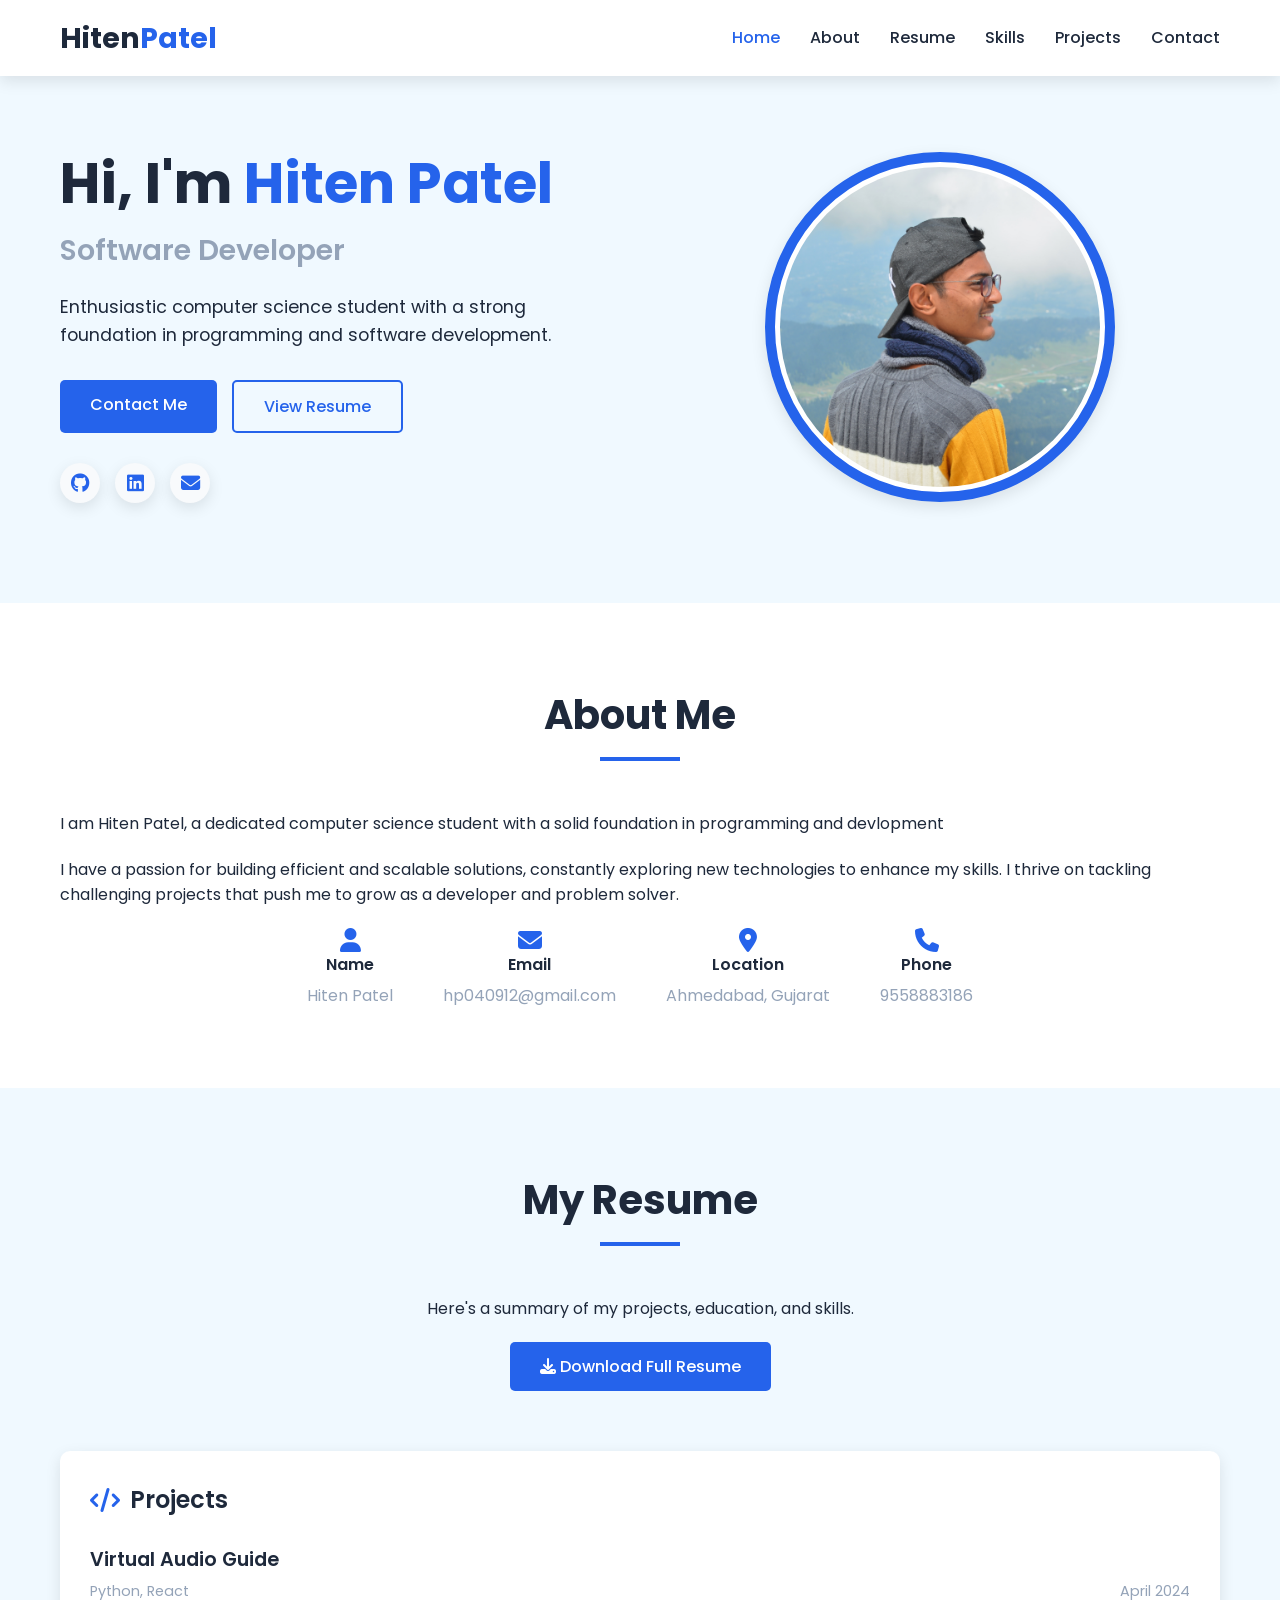
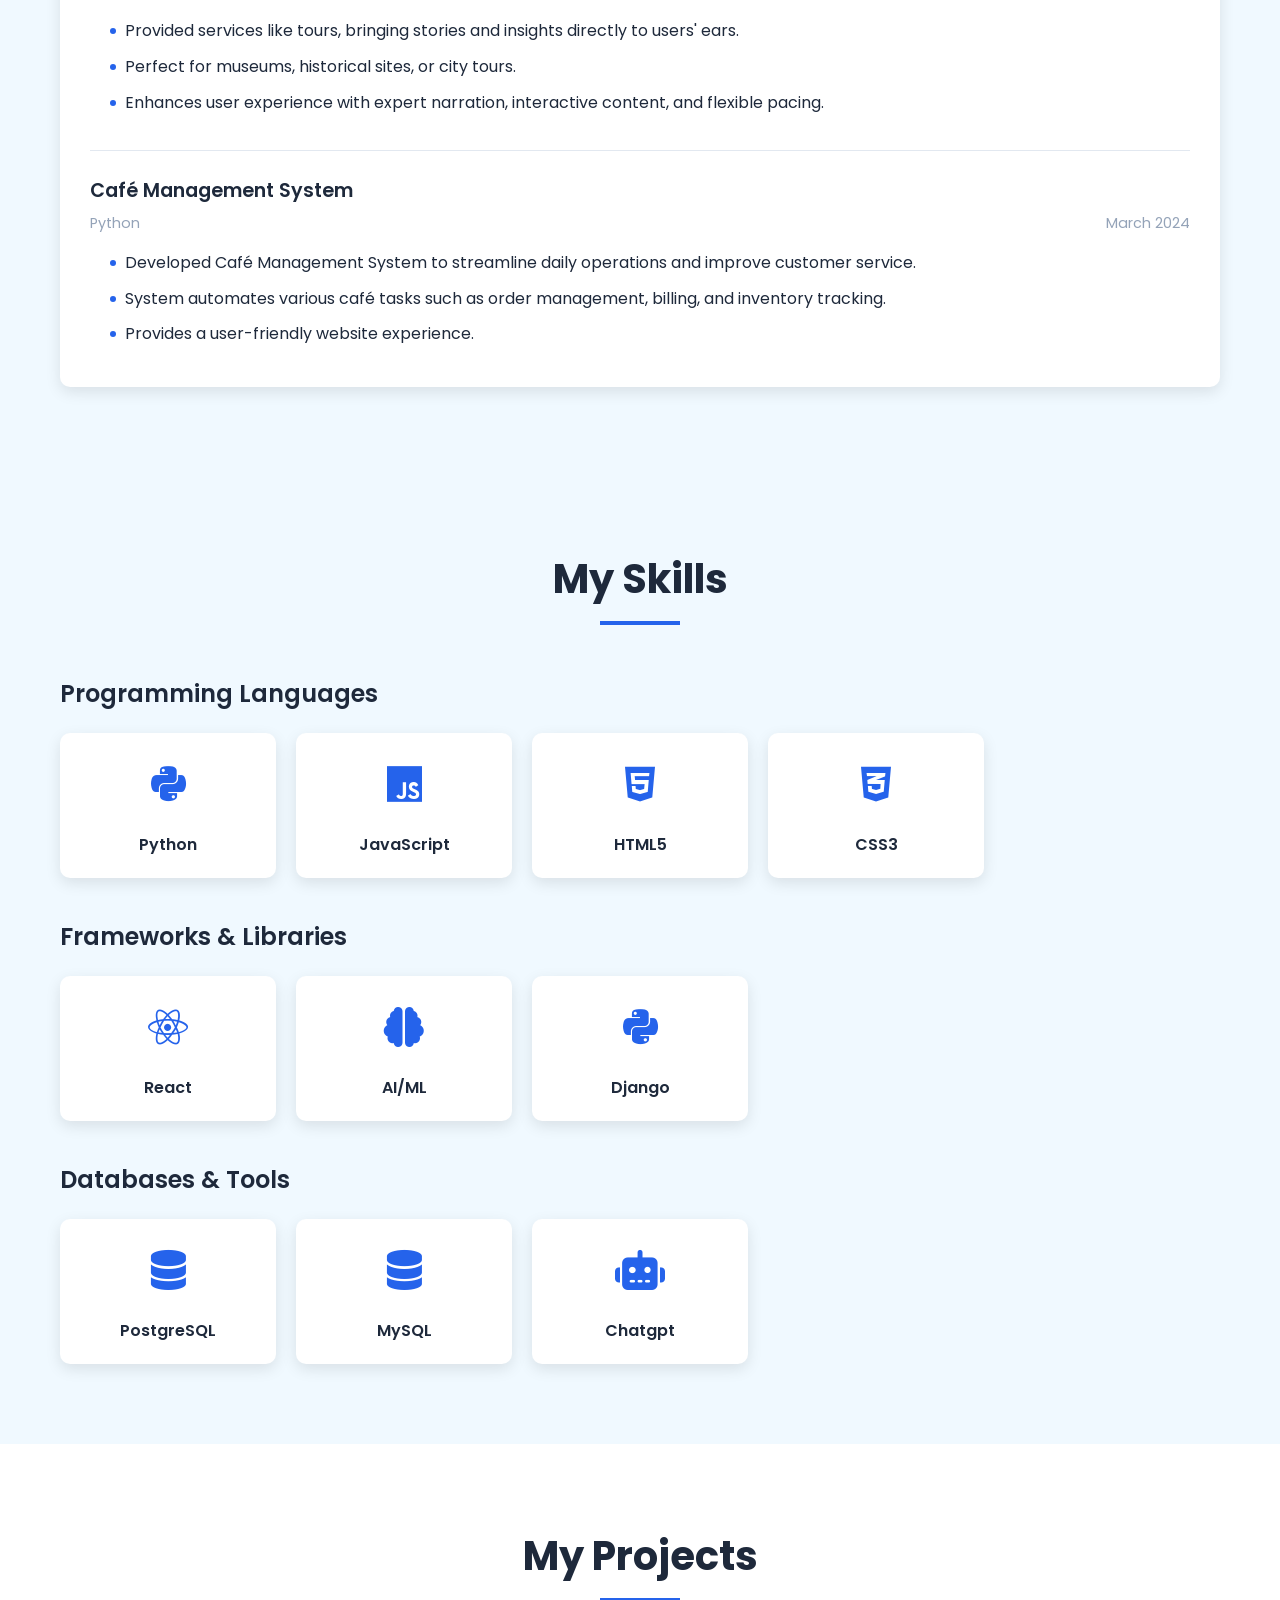
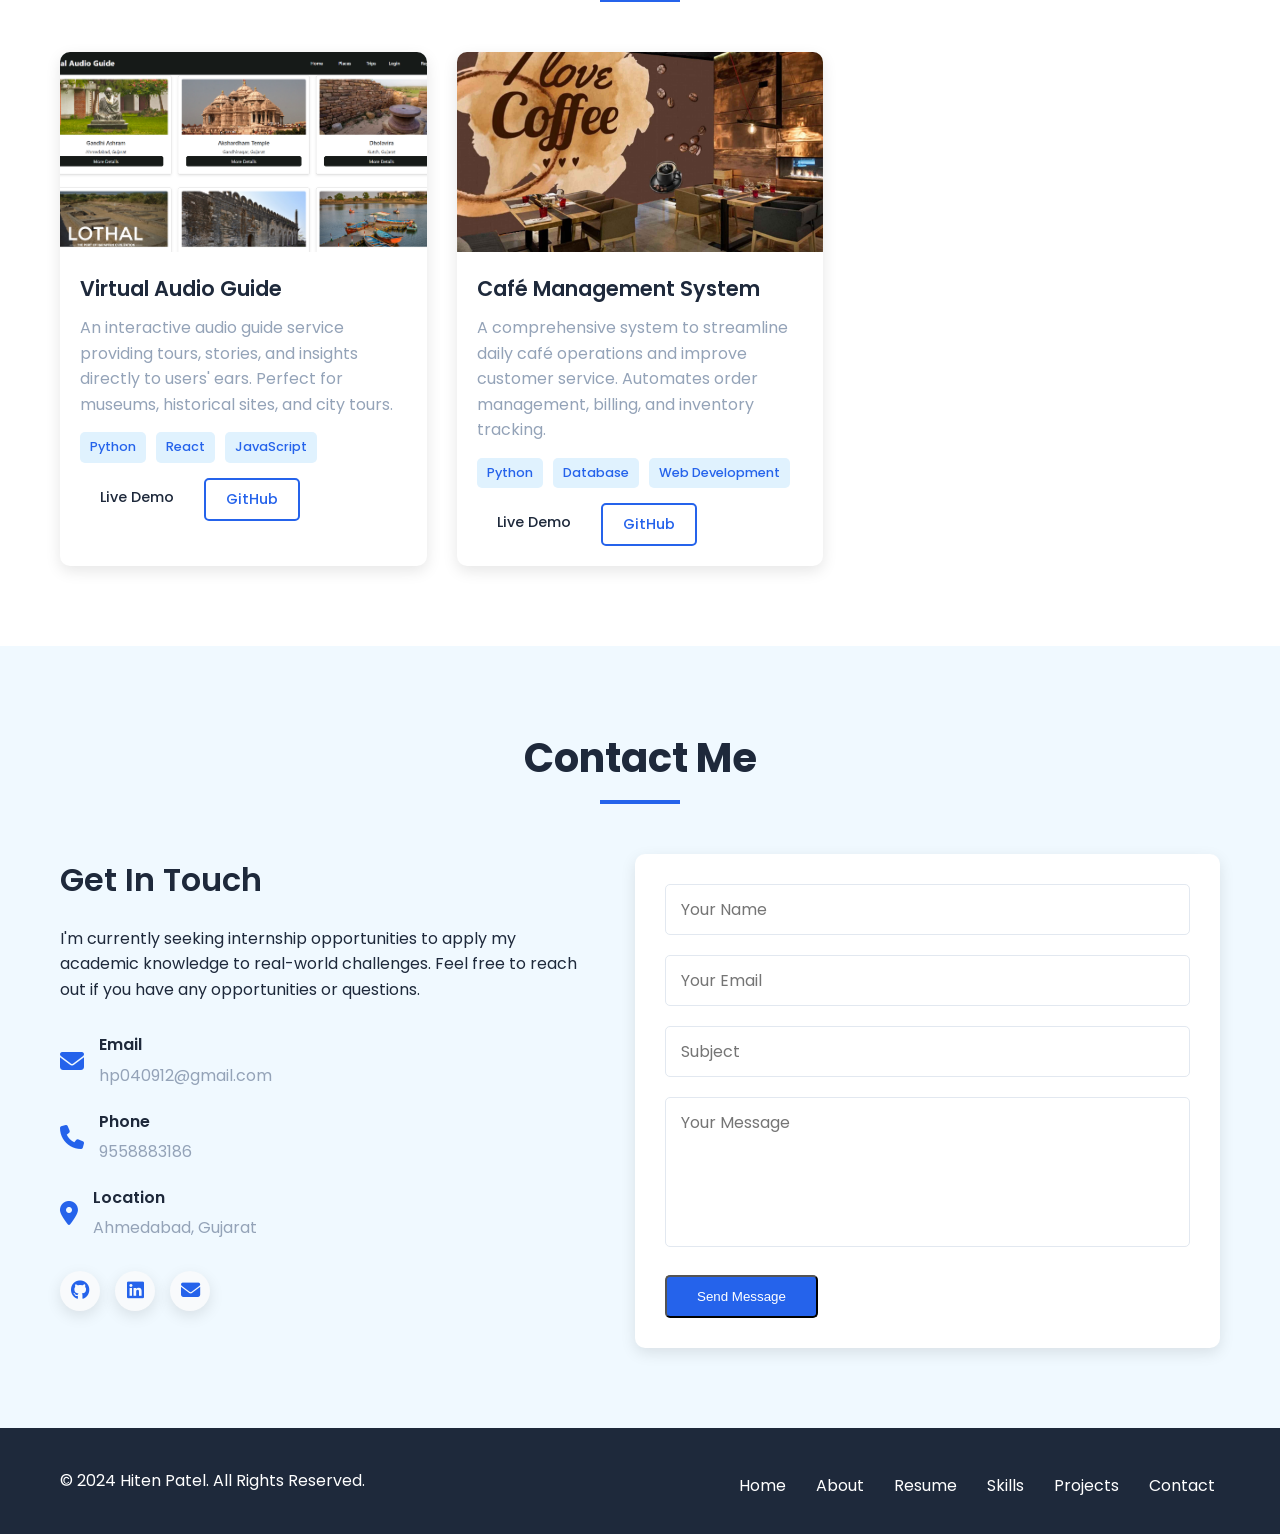
==== index.html @ 38983c23 "github links added" ====
<!DOCTYPE html>
<html lang="en">
<head>
    <meta charset="UTF-8">
    <meta name="viewport" content="width=device-width, initial-scale=1.0">
    <title>Hiten Patel | Software Developer</title>
    <link rel="stylesheet" href="css/style.css">
    <link rel="stylesheet" href="https://cdnjs.cloudflare.com/ajax/libs/font-awesome/6.4.0/css/all.min.css">
    <link href="https://fonts.googleapis.com/css2?family=Poppins:wght@300;400;500;600;700&display=swap" rel="stylesheet">
</head>
<body>
    <!-- Header Section -->
    <header>
        <div class="container">
            <nav>
                <div class="logo">Hiten<span>Patel</span></div>
                <ul class="nav-links">
                    <li><a href="#home" class="active">Home</a></li>
                    <li><a href="#about">About</a></li>
                    <li><a href="#resume">Resume</a></li>
                    <li><a href="#skills">Skills</a></li>
                    <li><a href="#projects">Projects</a></li>
                    <li><a href="#contact">Contact</a></li>
                </ul>
                <div class="hamburger">
                    <span class="bar"></span>
                    <span class="bar"></span>
                    <span class="bar"></span>
                </div>
            </nav>
        </div>
    </header>

    <!-- Hero Section -->
    <section id="home" class="hero">
        <div class="container">
            <div class="hero-content">
                <div class="hero-text">
                    <h1>Hi, I'm <span>Hiten Patel</span></h1>
                    <h2>Software Developer</h2>
                    <p>Enthusiastic computer science student with a strong foundation in programming and software development.</p>
                    <div class="hero-btns">
                        <a href="#contact" class="btn primary-btn">Contact Me</a>
                        <a href="#resume" class="btn secondary-btn">View Resume</a>
                    </div>
                    <div class="social-icons">
                        <a href="https://github.com/hitten04" target="_blank"><i class="fab fa-github"></i></a>
                        <a href="https://www.linkedin.com/in/hitenpatel2004" target="_blank"><i class="fab fa-linkedin"></i></a>
                        <a href="mailto:hp040912@gmail.com" target="_blank"><i class="fas fa-envelope"></i></a>
                    </div>
                </div>
                <div class="hero-image">
                    <div class="image-container">
                        <!-- Profile image -->
                        <img src="images/1000061826.jpg" alt="Hiten Patel" class="profile-image">
                    </div>
                </div>
            </div>
        </div>
    </section>

    <!-- About Section -->
    <section id="about" class="about">
        <div class="container">
            <div class="section-header">
                <h2>About Me</h2>
                <div class="underline"></div>
            </div>
            <div class="about-content">
                <div class="about-text">
                    <p>I am Hiten Patel, a dedicated computer science student with a solid foundation in programming and devlopment</p>
                    <p>I have a passion for building efficient and scalable solutions, constantly exploring new technologies to enhance my skills. I thrive on tackling challenging projects that push me to grow as a developer and problem solver.</p>
                    <div class="about-details">
                        <div class="detail">
                            <i class="fas fa-user"></i>
                            <div>
                                <h4>Name</h4>
                                <p>Hiten Patel</p>
                            </div>
                        </div>
                        <div class="detail">
                            <i class="fas fa-envelope"></i>
                            <div>
                                <h4>Email</h4>
                                <p>hp040912@gmail.com</p>
                            </div>
                        </div>
                        <div class="detail">
                            <i class="fas fa-map-marker-alt"></i>
                            <div>
                                <h4>Location</h4>
                                <p>Ahmedabad, Gujarat</p>
                            </div>
                        </div>
                        <div class="detail">
                            <i class="fas fa-phone"></i>
                            <div>
                                <h4>Phone</h4>
                                <p>9558883186</p>
                            </div>
                        </div>
                    </div>                    
                </div>
            </div>
        </div>
    </section>

    <!-- Resume Section -->
    <section id="resume" class="resume">
        <div class="container">
            <div class="section-header">
                <h2>My Resume</h2>
                <div class="underline"></div>
            </div>
            <div class="resume-content">
                <div class="resume-download">
                    <p>Here's a summary of my projects, education, and skills.</p>
                    <a href="images/HITEN_CV.pdf" class="btn primary-btn" download="Hiten_Patel_Resume.pdf"><i class="fas fa-download"></i> Download Full Resume</a>
                </div>
                
                <div class="resume-sections">
                    <!-- Projects Section -->
                    <div class="resume-section">
                        <h3><i class="fas fa-code"></i> Projects</h3>
                        
                        <div class="resume-item">
                            <div class="resume-item-header">
                                <h4>Virtual Audio Guide</h4>
                                <div class="resume-item-meta">
                                    <span class="company">Python, React</span>
                                    <span class="duration">April 2024</span>
                                </div>
                            </div>
                            <ul class="resume-item-list">
                                <li>Provided services like tours, bringing stories and insights directly to users' ears.</li>
                                <li>Perfect for museums, historical sites, or city tours.</li>
                                <li>Enhances user experience with expert narration, interactive content, and flexible pacing.</li>
                            </ul>
                        </div>
                        
                        <div class="resume-item">
                            <div class="resume-item-header">
                                <h4>Café Management System</h4>
                                <div class="resume-item-meta">
                                    <span class="company">Python</span>
                                    <span class="duration">March 2024</span>
                                </div>
                            </div>
                            <ul class="resume-item-list">
                                <li>Developed Café Management System to streamline daily operations and improve customer service.</li>
                                <li>System automates various café tasks such as order management, billing, and inventory tracking.</li>
                                <li>Provides a user-friendly website experience.</li>
                            </ul>
                        </div>
                    </div>
                </div>
            </div>
        </div>
    </section>

    <!-- Skills Section -->
    <section id="skills" class="skills">
        <div class="container">
            <div class="section-header">
                <h2>My Skills</h2>
                <div class="underline"></div>
            </div>
            <div class="skills-content">
                <div class="skill-category">
                    <h3>Programming Languages</h3>
                    <div class="skills-grid">
                        <div class="skill-item">
                            <div class="skill-icon"><i class="fab fa-python"></i></div>
                            <h4>Python</h4>
                        </div>
                        <div class="skill-item">
                            <div class="skill-icon"><i class="fab fa-js"></i></div>
                            <h4>JavaScript</h4>
                        </div>
                        <div class="skill-item">
                            <div class="skill-icon"><i class="fab fa-html5"></i></div>
                            <h4>HTML5</h4>
                        </div>
                        <div class="skill-item">
                            <div class="skill-icon"><i class="fab fa-css3-alt"></i></div>
                            <h4>CSS3</h4>
                        </div>
                    </div>
                </div>
                <div class="skill-category">
                    <h3>Frameworks & Libraries</h3>
                    <div class="skills-grid">
                        <div class="skill-item">
                            <div class="skill-icon"><i class="fab fa-react"></i></div>
                            <h4>React</h4>
                        </div>
                        <div class="skill-item">
                            <div class="skill-icon"><i class="fas fa-brain"></i></div>
                            <h4>AI/ML</h4>
                        </div>
                        <div class="skill-item">
                            <div class="skill-icon"><i class="fab fa-python"></i></div>
                            <h4>Django</h4>
                        </div>
                    </div>
                </div>
                <div class="skill-category">
                    <h3>Databases & Tools</h3>
                    <div class="skills-grid">
                        <div class="skill-item">
                            <div class="skill-icon"><i class="fas fa-database"></i></div>
                            <h4>PostgreSQL</h4>
                        </div>
                        <div class="skill-item">
                            <div class="skill-icon"><i class="fas fa-database"></i></div>
                            <h4>MySQL</h4>
                        </div>
                        <div class="skill-item">
                            <div class="skill-icon"><i class="fas fa-robot"></i></div>
                            <h4>Chatgpt</h4>
                        </div>
                    </div>
                </div>
            </div>
        </div>
    </section>

    <!-- Projects Section -->
    <section id="projects" class="projects">
        <div class="container">
            <div class="section-header">
                <h2>My Projects</h2>
                <div class="underline"></div>
            </div>
            <div class="projects-grid">
                <div class="project-card">
                    <div class="project-image">
                        <img src="images/virtual_audio_guide.png" alt="Virtual Audio Guide">
                    </div>
                    <div class="project-info">
                        <h3>Virtual Audio Guide</h3>
                        <p>An interactive audio guide service providing tours, stories, and insights directly to users' ears. Perfect for museums, historical sites, and city tours.</p>
                        <div class="project-tech">
                            <span>Python</span>
                            <span>React</span>
                            <span>JavaScript</span>
                        </div>
                        <div class="project-links">
                            <a href="#" class="btn small-btn" target="_blank">Live Demo</a>
                            <a href="https://github.com/hitten04/VirtualAudioGuide" class="btn small-btn secondary-btn" target="_blank">GitHub</a>
                        </div>
                    </div>
                </div>
                <div class="project-card">
                    <div class="project-image">
                        <img src="images/cafe.jpg" alt="Café Management System">
                    </div>
                    <div class="project-info">
                        <h3>Café Management System</h3>
                        <p>A comprehensive system to streamline daily café operations and improve customer service. Automates order management, billing, and inventory tracking.</p>
                        <div class="project-tech">
                            <span>Python</span>
                            <span>Database</span>
                            <span>Web Development</span>
                        </div>
                        <div class="project-links">
                            <a href="#" class="btn small-btn" target="_blank">Live Demo</a>
                            <a href="#" class="btn small-btn secondary-btn" target="_blank">GitHub</a>
                        </div>
                    </div>
                </div>
            </div>
        </div>
    </section>

    <!-- Contact Section -->
    <section id="contact" class="contact">
        <div class="container">
            <div class="section-header">
                <h2>Contact Me</h2>
                <div class="underline"></div>
            </div>
            <div class="contact-content">
                <div class="contact-info">
                    <h3>Get In Touch</h3>
                    <p>I'm currently seeking internship opportunities to apply my academic knowledge to real-world challenges. Feel free to reach out if you have any opportunities or questions.</p>
                    <div class="contact-details">
                        <div class="contact-item">
                            <i class="fas fa-envelope"></i>
                            <div>
                                <h4>Email</h4>
                                <p>hp040912@gmail.com</p>
                            </div>
                        </div>
                        <div class="contact-item">
                            <i class="fas fa-phone"></i>
                            <div>
                                <h4>Phone</h4>
                                <p>9558883186</p>
                            </div>
                        </div>
                        <div class="contact-item">
                            <i class="fas fa-map-marker-alt"></i>
                            <div>
                                <h4>Location</h4>
                                <p>Ahmedabad, Gujarat</p>
                            </div>
                        </div>
                    </div>
                    <div class="social-icons">
                        <a href="https://github.com/" target="_blank"><i class="fab fa-github"></i></a>
                        <a href="https://www.linkedin.com/in/hitenpatel2004" target="_blank"><i class="fab fa-linkedin"></i></a>
                        <a href="mailto:hp040912@gmail.com" target="_blank"><i class="fas fa-envelope"></i></a>
                    </div>
                </div>
                <div class="contact-form">
                    <form id="contactForm" action="https://formspree.io/f/moveqwob" method="POST">
                        <div class="form-group">
                            <input type="text" id="name" name="name" placeholder="Your Name" required>
                        </div>
                        <div class="form-group">
                            <input type="email" id="email" name="email" placeholder="Your Email" required>
                        </div>
                        <div class="form-group">
                            <input type="text" id="subject" name="subject" placeholder="Subject" required>
                        </div>
                        <div class="form-group">
                            <textarea id="message" name="message" placeholder="Your Message" required></textarea>
                        </div>
                        <input type="hidden" name="_next" value="thanks.html">
                        <button type="submit" class="btn primary-btn">Send Message</button>
                    </form>
                </div>
            </div>
        </div>
    </section>

    <!-- Footer -->
    <footer>
        <div class="container">
            <div class="footer-content">
                <p>&copy; 2024 Hiten Patel. All Rights Reserved.</p>
                <div class="footer-links">
                    <a href="#home">Home</a>
                    <a href="#about">About</a>
                    <a href="#resume">Resume</a>
                    <a href="#skills">Skills</a>
                    <a href="#projects">Projects</a>
                    <a href="#contact">Contact</a>
                </div>
            </div>
        </div>
    </footer>

    <script src="js/script.js"></script>
</body>
</html>
---- css/style.css ----
/* Global Styles */
:root {
    --primary-color: #2563eb;
    --secondary-color: #1e40af;
    --dark-color: #1e293b;
    --light-color: #f8fafc;
    --gray-color: #94a3b8;
    --success-color: #10b981;
    --danger-color: #ef4444;
    --box-shadow: 0 5px 15px rgba(0, 0, 0, 0.1);
    --transition: all 0.3s ease;
}

* {
    margin: 0;
    padding: 0;
    box-sizing: border-box;
}

html {
    scroll-behavior: smooth;
}

body {
    font-family: 'Poppins', sans-serif;
    line-height: 1.6;
    color: var(--dark-color);
    background-color: var(--light-color);
}

a {
    text-decoration: none;
    color: var(--dark-color);
}

ul {
    list-style: none;
}

img {
    max-width: 100%;
    height: auto;
}

.container {
    max-width: 1200px;
    margin: 0 auto;
    padding: 0 20px;
}

.section-header {
    text-align: center;
    margin-bottom: 50px;
}

.section-header h2 {
    font-size: 2.5rem;
    font-weight: 700;
    margin-bottom: 10px;
    color: var(--dark-color);
}

.underline {
    width: 80px;
    height: 4px;
    background-color: var(--primary-color);
    margin: 0 auto;
}

.btn {
    display: inline-block;
    padding: 12px 30px;
    border-radius: 5px;
    font-weight: 500;
    cursor: pointer;
    transition: var(--transition);
    text-align: center;
}

.primary-btn {
    background-color: var(--primary-color);
    color: white;
}

.primary-btn:hover {
    background-color: var(--secondary-color);
}

.secondary-btn {
    background-color: transparent;
    border: 2px solid var(--primary-color);
    color: var(--primary-color);
}

.secondary-btn:hover {
    background-color: var(--primary-color);
    color: white;
}

.small-btn {
    padding: 8px 20px;
    font-size: 0.9rem;
}

section {
    padding: 80px 0;
}

/* Header Styles */
header {
    position: fixed;
    top: 0;
    left: 0;
    width: 100%;
    background-color: rgba(255, 255, 255, 0.95);
    box-shadow: var(--box-shadow);
    z-index: 1000;
    padding: 15px 0;
}

nav {
    display: flex;
    justify-content: space-between;
    align-items: center;
}

.logo {
    font-size: 1.8rem;
    font-weight: 700;
    color: var(--dark-color);
}

.logo span {
    color: var(--primary-color);
}

.nav-links {
    display: flex;
    align-items: center;
}

.nav-links li {
    margin-left: 30px;
}

.nav-links a {
    font-weight: 500;
    transition: var(--transition);
}

.nav-links a:hover,
.nav-links a.active {
    color: var(--primary-color);
}

.hamburger {
    display: none;
    cursor: pointer;
}

.bar {
    display: block;
    width: 25px;
    height: 3px;
    margin: 5px auto;
    background-color: var(--dark-color);
    transition: var(--transition);
}

/* Hero Section */
.hero {
    padding-top: 150px;
    padding-bottom: 100px;
    background-color: #f0f9ff;
}

.hero-content {
    display: flex;
    align-items: center;
    justify-content: space-between;
    gap: 40px;
}

.hero-text {
    flex: 1;
}

.hero-text h1 {
    font-size: 3.5rem;
    font-weight: 700;
    line-height: 1.2;
    margin-bottom: 10px;
}

.hero-text h1 span {
    color: var(--primary-color);
}

.hero-text h2 {
    font-size: 1.8rem;
    font-weight: 600;
    color: var(--gray-color);
    margin-bottom: 20px;
}

.hero-text p {
    font-size: 1.1rem;
    margin-bottom: 30px;
    color: var(--dark-color);
}

.hero-btns {
    display: flex;
    gap: 15px;
    margin-bottom: 30px;
}

.social-icons {
    display: flex;
    gap: 15px;
}

.social-icons a {
    display: flex;
    align-items: center;
    justify-content: center;
    width: 40px;
    height: 40px;
    border-radius: 50%;
    background-color: var(--light-color);
    color: var(--primary-color);
    font-size: 1.2rem;
    transition: var(--transition);
    box-shadow: var(--box-shadow);
}

.social-icons a:hover {
    background-color: var(--primary-color);
    color: white;
}

.hero-image {
    flex: 1;
    display: flex;
    justify-content: center;
}

@keyframes pulse-border {
    0% {
        box-shadow: 0 0 0 0 rgba(37, 99, 235, 0.6);
    }
    70% {
        box-shadow: 0 0 0 15px rgba(37, 99, 235, 0);
    }
    100% {
        box-shadow: 0 0 0 0 rgba(37, 99, 235, 0);
    }
}

.image-container {
    position: relative;
    width: 350px;
    height: 350px;
    border-radius: 50%;
    overflow: hidden;
    box-shadow: var(--box-shadow);
    border: 10px solid var(--primary-color);
    transition: var(--transition);
    padding: 5px;
    background-color: white;
    animation: pulse-border 2s infinite;
}

.image-container:hover {
    border-color: var(--secondary-color);
    transform: translateY(-5px);
    box-shadow: 0 10px 20px rgba(0, 0, 0, 0.2), 0 0 20px var(--primary-color);
    border-width: 12px;
}

.profile-image {
    width: 100%;
    height: 100%;
    object-fit: cover;
    transition: transform 0.5s ease;
    border-radius: 50%;
}

.image-container:hover .profile-image {
    transform: scale(1.05);
}

.placeholder-image {
    width: 100%;
    height: 100%;
    display: flex;
    align-items: center;
    justify-content: center;
    background-color: var(--primary-color);
    color: white;
    font-size: 5rem;
    font-weight: 700;
}

/* About Section */
.about {
    background-color: white;
}

.about-content {
    display: flex;
    align-items: center;
    gap: 50px;
}

.about-image {
    flex: 1;
}

.about-text {
    flex: 1;
}

.about-text h3 {
    font-size: 2rem;
    font-weight: 600;
    margin-bottom: 20px;
    color: var(--dark-color);
}

.about-text p {
    margin-bottom: 20px;
    color: var(--dark-color);
}

.about-details {
    display: flex;
    justify-content: center;
    align-items: center;
    gap: 50px; /* Adjust spacing between items */
    flex-wrap: wrap; /* Ensures responsiveness */
    text-align: center;
}

.detail {
    display: flex;
    flex-direction: column;
    align-items: center;
}

.detail i {
    font-size: 1.5rem;
    color: var(--primary-color);
}

.detail h4 {
    font-weight: 600;
    margin-bottom: 5px;
}

.detail p {
    margin-bottom: 0;
    color: var(--gray-color);
}

/* Resume Section */
.resume {
    background-color: #f0f9ff;
}

.resume-content {
    display: flex;
    flex-direction: column;
    gap: 40px;
}

.resume-download {
    text-align: center;
    margin-bottom: 20px;
}

.resume-download p {
    max-width: 700px;
    margin: 0 auto 20px;
}

.resume-sections {
    display: flex;
    flex-direction: column;
    gap: 40px;
}

.resume-section {
    background-color: white;
    border-radius: 10px;
    padding: 30px;
    box-shadow: var(--box-shadow);
}

.resume-section h3 {
    font-size: 1.5rem;
    font-weight: 600;
    margin-bottom: 25px;
    color: var(--dark-color);
    display: flex;
    align-items: center;
    gap: 10px;
}

.resume-section h3 i {
    color: var(--primary-color);
}

.resume-item {
    padding-bottom: 25px;
    margin-bottom: 25px;
    border-bottom: 1px solid #e2e8f0;
}

.resume-item:last-child {
    padding-bottom: 0;
    margin-bottom: 0;
    border-bottom: none;
}

.resume-item-header {
    margin-bottom: 15px;
}

.resume-item-header h4 {
    font-size: 1.2rem;
    font-weight: 600;
    margin-bottom: 5px;
    color: var(--dark-color);
}

.resume-item-meta {
    display: flex;
    justify-content: space-between;
    color: var(--gray-color);
    font-size: 0.9rem;
}

.resume-item-list {
    padding-left: 20px;
}

.resume-item-list li {
    position: relative;
    padding-left: 15px;
    margin-bottom: 10px;
    list-style-type: none;
}

.resume-item-list li:before {
    content: "";
    position: absolute;
    left: 0;
    top: 10px;
    width: 6px;
    height: 6px;
    border-radius: 50%;
    background-color: var(--primary-color);
}

/* Skills Section */
.skills {
    background-color: #f0f9ff;
}

.skills-content {
    display: flex;
    flex-direction: column;
    gap: 40px;
}

.skill-category h3 {
    font-size: 1.5rem;
    font-weight: 600;
    margin-bottom: 20px;
    color: var(--dark-color);
}

.skills-grid {
    display: grid;
    grid-template-columns: repeat(auto-fill, minmax(200px, 1fr));
    gap: 20px;
}

.skill-item {
    background-color: white;
    padding: 20px;
    border-radius: 10px;
    box-shadow: var(--box-shadow);
    text-align: center;
    transition: var(--transition);
}

.skill-item:hover {
    transform: translateY(-5px);
}

.skill-icon {
    font-size: 2.5rem;
    color: var(--primary-color);
    margin-bottom: 15px;
}

.skill-item h4 {
    font-weight: 600;
    color: var(--dark-color);
}

/* Projects Section */
.projects {
    background-color: white;
}

.projects-grid {
    display: grid;
    grid-template-columns: repeat(auto-fill, minmax(350px, 1fr));
    gap: 30px;
}

.project-card {
    background-color: white;
    border-radius: 10px;
    overflow: hidden;
    box-shadow: var(--box-shadow);
    transition: var(--transition);
}

.project-card:hover {
    transform: translateY(-10px);
}

.project-image {
    height: 200px;
    overflow: hidden;
}

.project-image img {
    width: 100%;
    height: 100%;
    object-fit: cover;
    transition: var(--transition);
}

.project-card:hover .project-image img {
    transform: scale(1.1);
}

.project-info {
    padding: 20px;
}

.project-info h3 {
    font-size: 1.3rem;
    font-weight: 600;
    margin-bottom: 10px;
    color: var(--dark-color);
}

.project-info p {
    margin-bottom: 15px;
    color: var(--gray-color);
}

.project-tech {
    display: flex;
    flex-wrap: wrap;
    gap: 10px;
    margin-bottom: 15px;
}

.project-tech span {
    background-color: #e0f2fe;
    color: var(--primary-color);
    padding: 5px 10px;
    border-radius: 5px;
    font-size: 0.8rem;
    font-weight: 500;
}

.project-links {
    display: flex;
    gap: 10px;
}

/* Contact Section */
.contact {
    background-color: #f0f9ff;
}

.contact-content {
    display: flex;
    gap: 50px;
}

.contact-info {
    flex: 1;
}

.contact-info h3 {
    font-size: 2rem;
    font-weight: 600;
    margin-bottom: 20px;
    color: var(--dark-color);
}

.contact-info p {
    margin-bottom: 30px;
    color: var(--dark-color);
}

.contact-details {
    display: flex;
    flex-direction: column;
    gap: 20px;
    margin-bottom: 30px;
}

.contact-item {
    display: flex;
    align-items: center;
    gap: 15px;
}

.contact-item i {
    font-size: 1.5rem;
    color: var(--primary-color);
}

.contact-item h4 {
    font-weight: 600;
    margin-bottom: 5px;
}

.contact-item p {
    margin-bottom: 0;
    color: var(--gray-color);
}

.contact-form {
    flex: 1;
    background-color: white;
    padding: 30px;
    border-radius: 10px;
    box-shadow: var(--box-shadow);
}

.form-group {
    margin-bottom: 20px;
}

.form-group input,
.form-group textarea {
    width: 100%;
    padding: 12px 15px;
    border: 1px solid #e2e8f0;
    border-radius: 5px;
    font-family: 'Poppins', sans-serif;
    font-size: 1rem;
    transition: var(--transition);
}

.form-group input:focus,
.form-group textarea:focus {
    outline: none;
    border-color: var(--primary-color);
}

.form-group textarea {
    height: 150px;
    resize: none;
}

/* Footer */
footer {
    background-color: var(--dark-color);
    color: white;
    padding: 30px 0;
    width: 100%;
    position: relative;
    bottom: 0;
}

.footer-content {
    display: flex;
    justify-content: space-between;
    align-items: center;
    flex-wrap: wrap;
}

.footer-links {
    display: flex;
    gap: 20px;
    flex-wrap: wrap;
    margin-top: 10px;
}

.footer-links a {
    color: white;
    transition: var(--transition);
    padding: 5px;
}

.footer-links a:hover {
    color: var(--primary-color);
}

/* Responsive Styles */
@media (max-width: 992px) {
    .hero-content,
    .about-content,
    .contact-content {
        flex-direction: column;
    }

    .hero-text {
        text-align: center;
    }

    .hero-btns {
        justify-content: center;
    }

    .social-icons {
        justify-content: center;
    }

    .about-text {
        text-align: center;
    }

    .about-details {
        justify-content: center;
    }

    .detail {
        justify-content: center;
    }

    .projects-grid {
        grid-template-columns: repeat(auto-fill, minmax(300px, 1fr));
    }
}

@media (max-width: 768px) {
    .nav-links {
        position: fixed;
        left: -100%;
        top: 70px;
        flex-direction: column;
        background-color: white;
        width: 100%;
        text-align: center;
        transition: var(--transition);
        box-shadow: 0 10px 15px rgba(0, 0, 0, 0.1);
        padding: 20px 0;
    }

    .nav-links.active {
        left: 0;
    }

    .nav-links li {
        margin: 15px 0;
    }

    .hamburger {
        display: block;
    }

    .hamburger.active .bar:nth-child(2) {
        opacity: 0;
    }

    .hamburger.active .bar:nth-child(1) {
        transform: translateY(8px) rotate(45deg);
    }

    .hamburger.active .bar:nth-child(3) {
        transform: translateY(-8px) rotate(-45deg);
    }

    .hero-text h1 {
        font-size: 2.5rem;
    }

    .hero-text h2 {
        font-size: 1.5rem;
    }

    .section-header h2 {
        font-size: 2rem;
    }

    .about-details {
        grid-template-columns: 1fr;
    }

    .footer-content {
        flex-direction: column;
        gap: 20px;
        text-align: center;
        padding: 0 15px;
    }
    
    .footer-links {
        justify-content: center;
        gap: 15px;
        margin-bottom: 10px;
    }

    .resume-item-meta {
        flex-direction: column;
        gap: 5px;
    }
}

@media (max-width: 576px) {
    .hero-btns {
        flex-direction: column;
        width: 100%;
    }

    .hero-btns .btn {
        width: 100%;
    }

    .projects-grid {
        grid-template-columns: 1fr;
    }

    .footer-links {
        gap: 10px;
    }
    
    .footer-links a {
        padding: 8px;
        font-size: 14px;
    }
    
    footer {
        padding-bottom: 40px;
    }
}
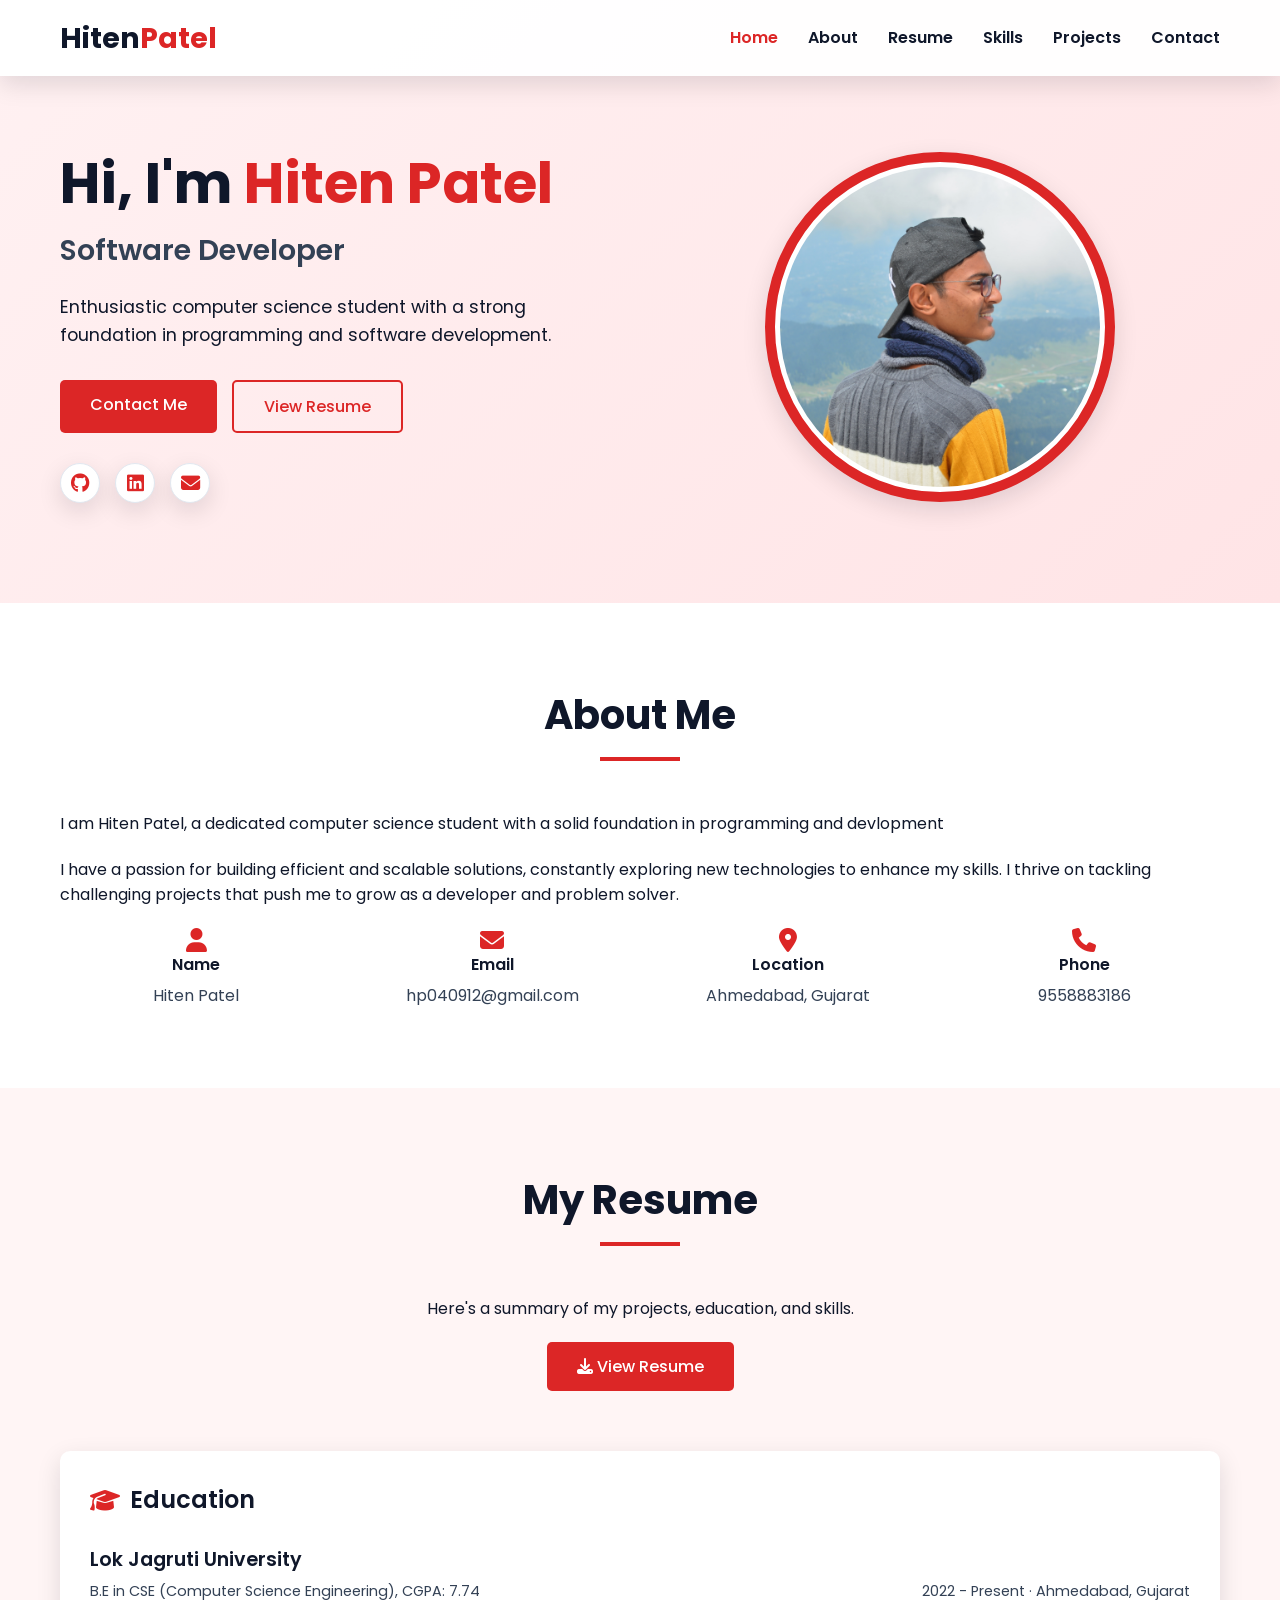
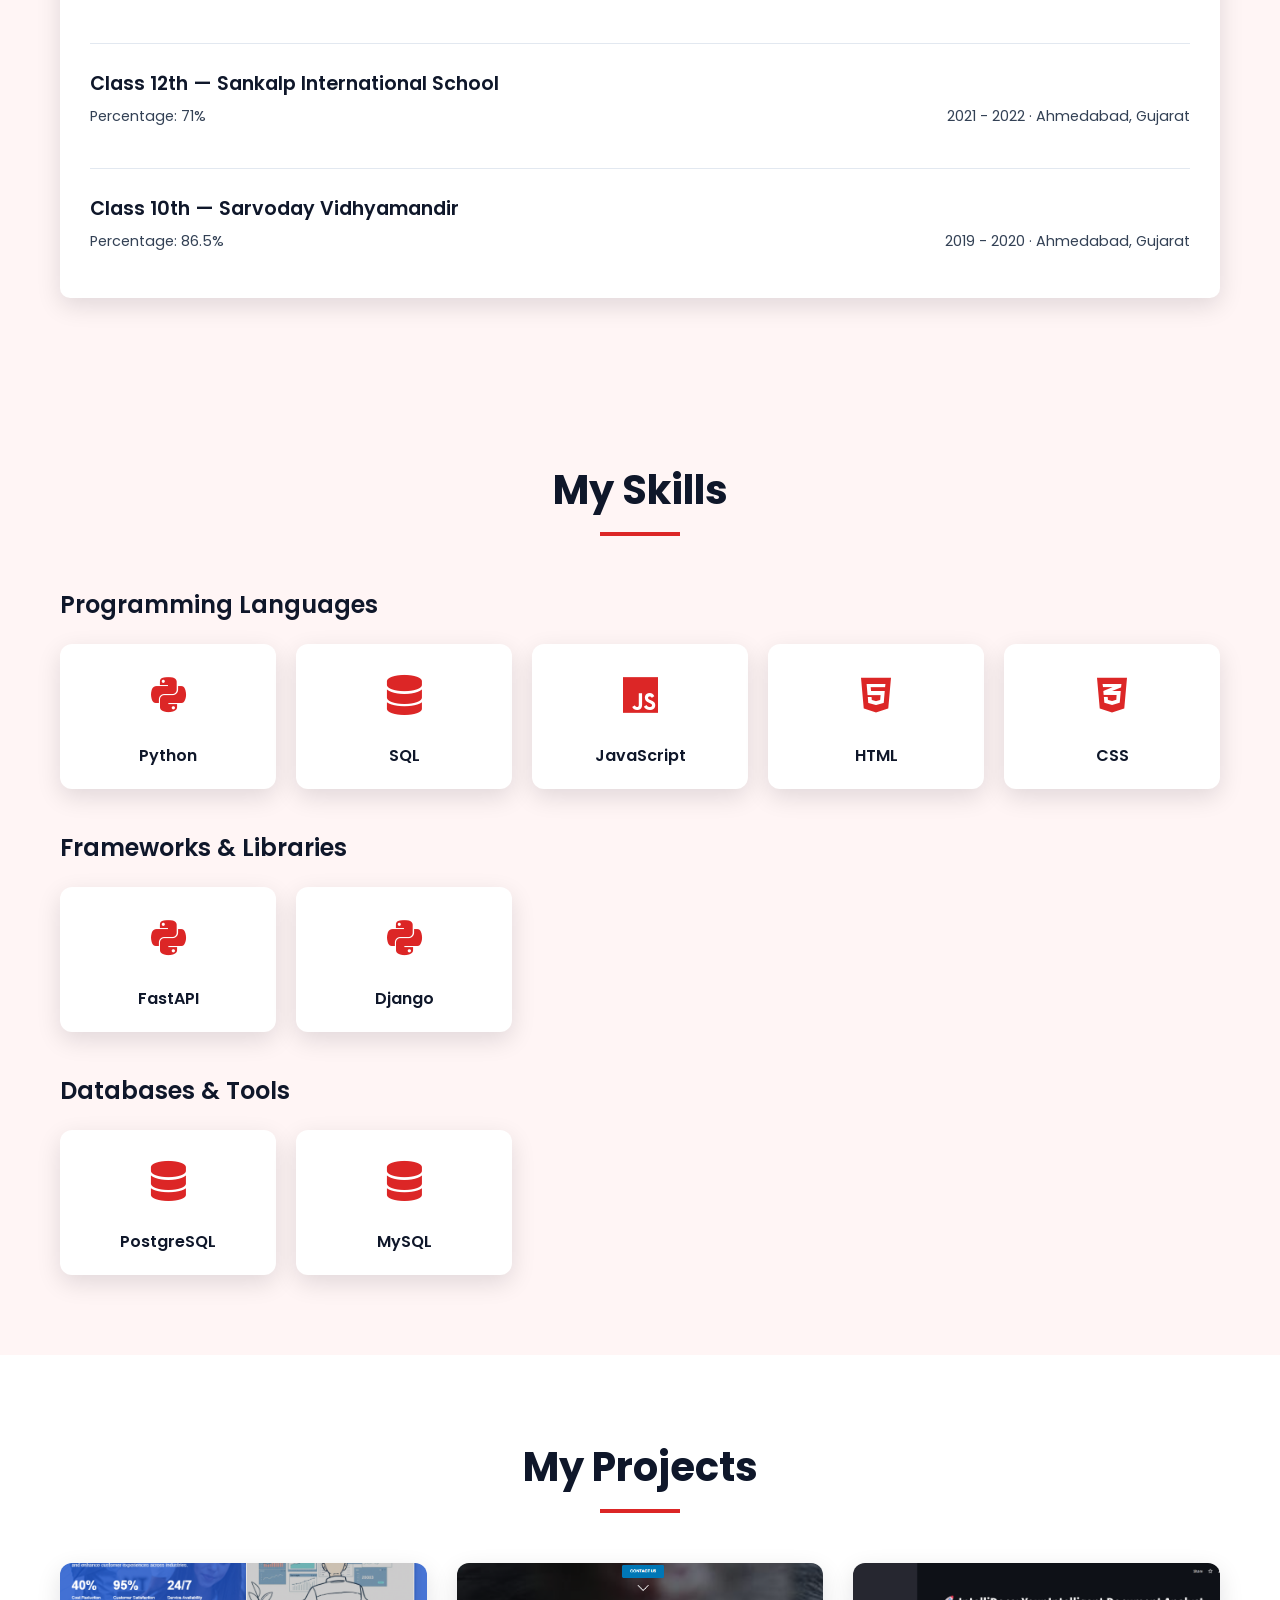
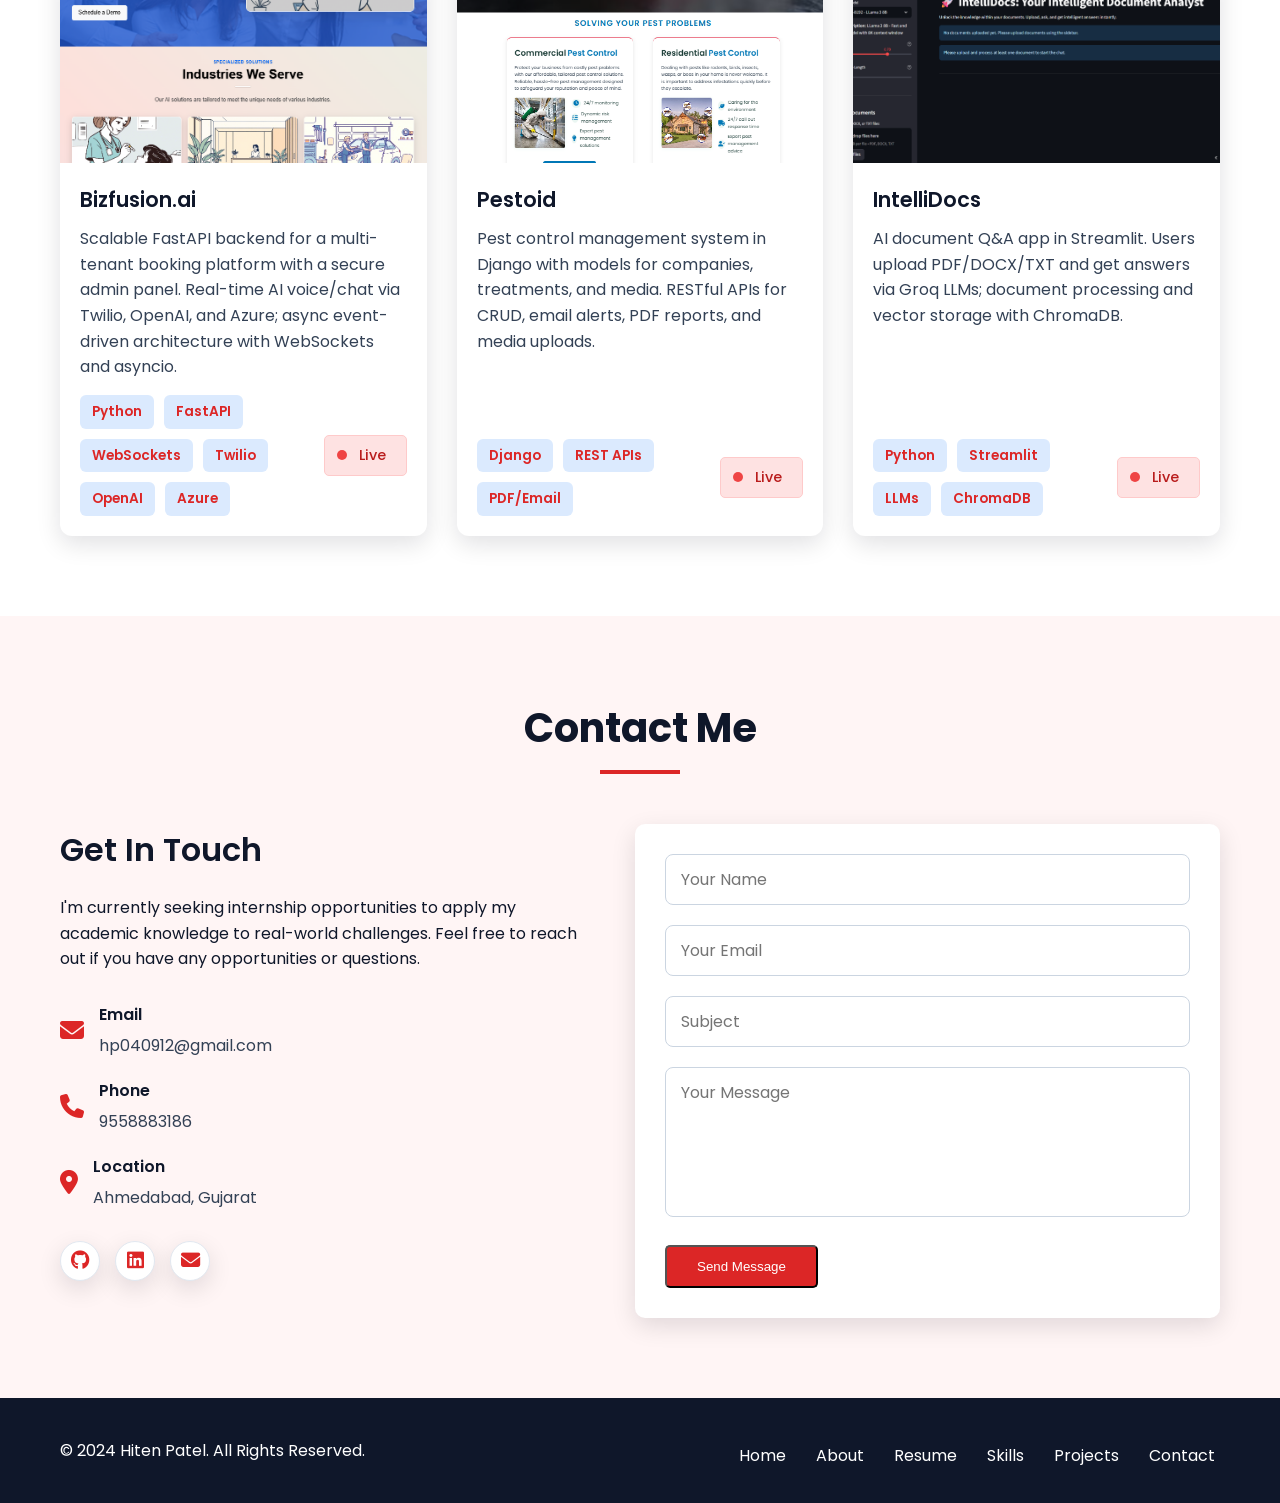
==== commit 73947324: "new theam white,black,red" ====
--- a/index.html
+++ b/index.html
@@ -115,42 +115,42 @@
             <div class="resume-content">
                 <div class="resume-download">
                     <p>Here's a summary of my projects, education, and skills.</p>
-                    <a href="images/HITEN_CV.pdf" class="btn primary-btn" download="Hiten_Patel_Resume.pdf"><i class="fas fa-download"></i> Download Full Resume</a>
+                    <a href="images/HITEN_CV.pdf#view=FitH" class="btn primary-btn" target="_blank" rel="noopener"><i class="fas fa-download"></i> View Resume</a>
                 </div>
                 
                 <div class="resume-sections">
-                    <!-- Projects Section -->
+                    <!-- Education Section -->
                     <div class="resume-section">
-                        <h3><i class="fas fa-code"></i> Projects</h3>
-                        
+                        <h3><i class="fas fa-graduation-cap"></i> Education</h3>
+
                         <div class="resume-item">
                             <div class="resume-item-header">
-                                <h4>Virtual Audio Guide</h4>
+                                <h4>Lok Jagruti University</h4>
                                 <div class="resume-item-meta">
-                                    <span class="company">Python, React</span>
-                                    <span class="duration">April 2024</span>
-                                </div>
-                            </div>
-                            <ul class="resume-item-list">
-                                <li>Provided services like tours, bringing stories and insights directly to users' ears.</li>
-                                <li>Perfect for museums, historical sites, or city tours.</li>
-                                <li>Enhances user experience with expert narration, interactive content, and flexible pacing.</li>
-                            </ul>
-                        </div>
-                        
+                                    <span class="company">B.E in CSE (Computer Science Engineering), CGPA: 7.74</span>
+                                    <span class="duration">2022 - Present · Ahmedabad, Gujarat</span>
+                                </div>
+                            </div>
+                        </div>
+
                         <div class="resume-item">
                             <div class="resume-item-header">
-                                <h4>Café Management System</h4>
+                                <h4>Class 12th — Sankalp International School</h4>
                                 <div class="resume-item-meta">
-                                    <span class="company">Python</span>
-                                    <span class="duration">March 2024</span>
-                                </div>
-                            </div>
-                            <ul class="resume-item-list">
-                                <li>Developed Café Management System to streamline daily operations and improve customer service.</li>
-                                <li>System automates various café tasks such as order management, billing, and inventory tracking.</li>
-                                <li>Provides a user-friendly website experience.</li>
-                            </ul>
+                                    <span class="company">Percentage: 71%</span>
+                                    <span class="duration">2021 - 2022 · Ahmedabad, Gujarat</span>
+                                </div>
+                            </div>
+                        </div>
+
+                        <div class="resume-item">
+                            <div class="resume-item-header">
+                                <h4>Class 10th — Sarvoday Vidhyamandir</h4>
+                                <div class="resume-item-meta">
+                                    <span class="company">Percentage: 86.5%</span>
+                                    <span class="duration">2019 - 2020 · Ahmedabad, Gujarat</span>
+                                </div>
+                            </div>
                         </div>
                     </div>
                 </div>
@@ -174,16 +174,20 @@
                             <h4>Python</h4>
                         </div>
                         <div class="skill-item">
+                            <div class="skill-icon"><i class="fas fa-database"></i></div>
+                            <h4>SQL</h4>
+                        </div>
+                        <div class="skill-item">
                             <div class="skill-icon"><i class="fab fa-js"></i></div>
                             <h4>JavaScript</h4>
                         </div>
                         <div class="skill-item">
                             <div class="skill-icon"><i class="fab fa-html5"></i></div>
-                            <h4>HTML5</h4>
+                            <h4>HTML</h4>
                         </div>
                         <div class="skill-item">
                             <div class="skill-icon"><i class="fab fa-css3-alt"></i></div>
-                            <h4>CSS3</h4>
+                            <h4>CSS</h4>
                         </div>
                     </div>
                 </div>
@@ -191,12 +195,8 @@
                     <h3>Frameworks & Libraries</h3>
                     <div class="skills-grid">
                         <div class="skill-item">
-                            <div class="skill-icon"><i class="fab fa-react"></i></div>
-                            <h4>React</h4>
-                        </div>
-                        <div class="skill-item">
-                            <div class="skill-icon"><i class="fas fa-brain"></i></div>
-                            <h4>AI/ML</h4>
+                            <div class="skill-icon"><i class="fab fa-python"></i></div>
+                            <h4>FastAPI</h4>
                         </div>
                         <div class="skill-item">
                             <div class="skill-icon"><i class="fab fa-python"></i></div>
@@ -215,9 +215,6 @@
                             <div class="skill-icon"><i class="fas fa-database"></i></div>
                             <h4>MySQL</h4>
                         </div>
-                        <div class="skill-item">
-                            <div class="skill-icon"><i class="fas fa-robot"></i></div>
-                            <h4>Chatgpt</h4>
                         </div>
                     </div>
                 </div>
@@ -232,44 +229,63 @@
                 <h2>My Projects</h2>
                 <div class="underline"></div>
             </div>
-            <div class="projects-grid">
-                <div class="project-card">
-                    <div class="project-image">
-                        <img src="images/virtual_audio_guide.png" alt="Virtual Audio Guide">
-                    </div>
-                    <div class="project-info">
-                        <h3>Virtual Audio Guide</h3>
-                        <p>An interactive audio guide service providing tours, stories, and insights directly to users' ears. Perfect for museums, historical sites, and city tours.</p>
-                        <div class="project-tech">
-                            <span>Python</span>
-                            <span>React</span>
-                            <span>JavaScript</span>
-                        </div>
-                        <div class="project-links">
-                            <a href="#" class="btn small-btn" target="_blank">Live Demo</a>
-                            <a href="https://github.com/hitten04/VirtualAudioGuide" class="btn small-btn secondary-btn" target="_blank">GitHub</a>
-                        </div>
-                    </div>
-                </div>
-                <div class="project-card">
-                    <div class="project-image">
-                        <img src="images/cafe.jpg" alt="Café Management System">
-                    </div>
-                    <div class="project-info">
-                        <h3>Café Management System</h3>
-                        <p>A comprehensive system to streamline daily café operations and improve customer service. Automates order management, billing, and inventory tracking.</p>
-                        <div class="project-tech">
-                            <span>Python</span>
-                            <span>Database</span>
-                            <span>Web Development</span>
-                        </div>
-                        <div class="project-links">
-                            <a href="#" class="btn small-btn" target="_blank">Live Demo</a>
-                            <a href="#" class="btn small-btn secondary-btn" target="_blank">GitHub</a>
-                        </div>
-                    </div>
-                </div>
-            </div>
+                            <div class="projects-grid">
+                    <div class="project-card">
+                        <div class="project-image"><img src="images/bizfusion.png" alt="Bizfusion.ai"></div>
+                        <div class="project-info">
+                            <h3>Bizfusion.ai</h3>
+                            <p>Scalable FastAPI backend for a multi-tenant booking platform with a secure admin panel. Real-time AI voice/chat via Twilio, OpenAI, and Azure; async event-driven architecture with WebSockets and asyncio.</p>
+                            <div class="project-footer">
+                                <div class="project-tech">
+                                    <span>Python</span>
+                                    <span>FastAPI</span>
+                                    <span>WebSockets</span>
+                                    <span>Twilio</span>
+                                    <span>OpenAI</span>
+                                    <span>Azure</span>
+                                </div>
+                                <div class="project-links">
+                                    <a href="https://bizfusion.ai/" class="btn small-btn live-btn" target="_blank" rel="noopener">Live</a>
+                                </div>
+                            </div>
+                        </div>
+                    </div>
+                    <div class="project-card">
+                        <div class="project-image"><img src="images/pestoid.png" alt="Bizfusion.ai"></div>
+                        <div class="project-info">
+                            <h3>Pestoid</h3>
+                            <p>Pest control management system in Django with models for companies, treatments, and media. RESTful APIs for CRUD, email alerts, PDF reports, and media uploads.</p>
+                            <div class="project-footer">
+                                <div class="project-tech">
+                                    <span>Django</span>
+                                    <span>REST APIs</span>
+                                    <span>PDF/Email</span>
+                                </div>
+                                <div class="project-links">
+                                    <a href="https://pestoid.co.uk/" class="btn small-btn live-btn" target="_blank" rel="noopener">Live</a>
+                                </div>
+                            </div>
+                        </div>
+                    </div>
+                    <div class="project-card">
+                        <div class="project-image"><img src="images/intellidocs.png" alt="Bizfusion.ai"></div>
+                        <div class="project-info">
+                            <h3>IntelliDocs</h3>
+                            <p>AI document Q&A app in Streamlit. Users upload PDF/DOCX/TXT and get answers via Groq LLMs; document processing and vector storage with ChromaDB.</p>
+                            <div class="project-footer">
+                                <div class="project-tech">
+                                    <span>Python</span>
+                                    <span>Streamlit</span>
+                                    <span>LLMs</span>
+                                    <span>ChromaDB</span>
+                                </div>
+                                <div class="project-links">
+                                    <a href="https://intellidocs1.streamlit.app/" class="btn small-btn live-btn" target="_blank" rel="noopener">Live</a>
+                                </div>
+                            </div>
+                        </div>
+                    </div>
+                </div>
         </div>
     </section>
 
--- a/css/style.css
+++ b/css/style.css
@@ -1,14 +1,15 @@
 /* Global Styles */
 :root {
-    --primary-color: #2563eb;
-    --secondary-color: #1e40af;
-    --dark-color: #1e293b;
-    --light-color: #f8fafc;
-    --gray-color: #94a3b8;
+    --primary-color: #dc2626; /* red */
+    --secondary-color: #b91c1c; /* darker red */
+    --dark-color: #0f172a;
+    --light-color: #ffffff;
+    --gray-color: #334155;
     --success-color: #10b981;
     --danger-color: #ef4444;
-    --box-shadow: 0 5px 15px rgba(0, 0, 0, 0.1);
-    --transition: all 0.3s ease;
+    --box-shadow: 0 8px 24px rgba(2, 6, 23, 0.12);
+    --transition: all 0.25s ease;
+    --ring-color: rgba(220, 38, 38, 0.35);
 }
 
 * {
@@ -31,6 +32,17 @@
 a {
     text-decoration: none;
     color: var(--dark-color);
+}
+
+/* Improved focus states for accessibility */
+a:focus-visible,
+button:focus-visible,
+.btn:focus-visible,
+input:focus-visible,
+textarea:focus-visible {
+    outline: 3px solid var(--ring-color);
+    outline-offset: 2px;
+    border-radius: 6px;
 }
 
 ul {
@@ -84,6 +96,8 @@
 
 .primary-btn:hover {
     background-color: var(--secondary-color);
+    transform: translateY(-1px);
+    box-shadow: 0 6px 16px rgba(220, 38, 38, 0.25);
 }
 
 .secondary-btn {
@@ -95,6 +109,7 @@
 .secondary-btn:hover {
     background-color: var(--primary-color);
     color: white;
+    box-shadow: 0 6px 16px rgba(220, 38, 38, 0.25);
 }
 
 .small-btn {
@@ -144,8 +159,8 @@
 }
 
 .nav-links a {
-    font-weight: 500;
-    transition: var(--transition);
+    font-weight: 600;
+    color: var(--dark-color);
 }
 
 .nav-links a:hover,
@@ -171,7 +186,7 @@
 .hero {
     padding-top: 150px;
     padding-bottom: 100px;
-    background-color: #f0f9ff;
+    background: linear-gradient(135deg, #fff1f2 0%, #ffe4e6 100%);
 }
 
 .hero-content {
@@ -232,11 +247,13 @@
     font-size: 1.2rem;
     transition: var(--transition);
     box-shadow: var(--box-shadow);
+    border: 1px solid #e2e8f0;
 }
 
 .social-icons a:hover {
     background-color: var(--primary-color);
     color: white;
+    transform: translateY(-2px);
 }
 
 .hero-image {
@@ -302,9 +319,9 @@
     font-weight: 700;
 }
 
-/* About Section */
+/* About Section - enforce high contrast on white */
 .about {
-    background-color: white;
+    background-color: #ffffff;
 }
 
 .about-content {
@@ -334,11 +351,11 @@
 }
 
 .about-details {
-    display: flex;
-    justify-content: center;
-    align-items: center;
-    gap: 50px; /* Adjust spacing between items */
-    flex-wrap: wrap; /* Ensures responsiveness */
+    display: grid;
+    grid-template-columns: repeat(4, minmax(150px, 1fr));
+    justify-items: center;
+    align-items: center;
+    gap: 24px;
     text-align: center;
 }
 
@@ -365,7 +382,7 @@
 
 /* Resume Section */
 .resume {
-    background-color: #f0f9ff;
+    background-color: #fff5f5;
 }
 
 .resume-content {
@@ -465,7 +482,7 @@
 
 /* Skills Section */
 .skills {
-    background-color: #f0f9ff;
+    background-color: #fff5f5;
 }
 
 .skills-content {
@@ -490,14 +507,14 @@
 .skill-item {
     background-color: white;
     padding: 20px;
-    border-radius: 10px;
+    border-radius: 12px;
     box-shadow: var(--box-shadow);
     text-align: center;
     transition: var(--transition);
 }
 
 .skill-item:hover {
-    transform: translateY(-5px);
+    transform: translateY(-6px);
 }
 
 .skill-icon {
@@ -524,26 +541,29 @@
 
 .project-card {
     background-color: white;
-    border-radius: 10px;
+    border-radius: 12px;
     overflow: hidden;
     box-shadow: var(--box-shadow);
     transition: var(--transition);
+    display: flex;
+    flex-direction: column;
 }
 
 .project-card:hover {
-    transform: translateY(-10px);
+    transform: translateY(-10px) scale(1.01);
 }
 
 .project-image {
     height: 200px;
     overflow: hidden;
+    flex: 0 0 200px;
 }
 
 .project-image img {
     width: 100%;
     height: 100%;
     object-fit: cover;
-    transition: var(--transition);
+    display: block;
 }
 
 .project-card:hover .project-image img {
@@ -552,6 +572,10 @@
 
 .project-info {
     padding: 20px;
+    display: flex;
+    flex-direction: column;
+    height: 100%;
+    flex: 1 1 auto;
 }
 
 .project-info h3 {
@@ -570,16 +594,24 @@
     display: flex;
     flex-wrap: wrap;
     gap: 10px;
-    margin-bottom: 15px;
+    margin: 0;
+}
+
+.project-footer {
+    margin-top: auto;
+    display: flex;
+    align-items: center;
+    justify-content: space-between;
+    gap: 16px;
 }
 
 .project-tech span {
-    background-color: #e0f2fe;
-    color: var(--primary-color);
-    padding: 5px 10px;
-    border-radius: 5px;
-    font-size: 0.8rem;
-    font-weight: 500;
+    background-color: #dbeafe;
+    color: var(--primary-color);
+    padding: 6px 12px;
+    border-radius: 6px;
+    font-size: 0.85rem;
+    font-weight: 600;
 }
 
 .project-links {
@@ -589,7 +621,7 @@
 
 /* Contact Section */
 .contact {
-    background-color: #f0f9ff;
+    background-color: #fff5f5;
 }
 
 .contact-content {
@@ -657,17 +689,20 @@
 .form-group textarea {
     width: 100%;
     padding: 12px 15px;
-    border: 1px solid #e2e8f0;
-    border-radius: 5px;
+    border: 1px solid #cbd5e1;
+    border-radius: 8px;
     font-family: 'Poppins', sans-serif;
     font-size: 1rem;
     transition: var(--transition);
+    background-color: #ffffff;
+    color: var(--dark-color);
 }
 
 .form-group input:focus,
 .form-group textarea:focus {
     outline: none;
     border-color: var(--primary-color);
+    box-shadow: 0 0 0 4px var(--ring-color);
 }
 
 .form-group textarea {
@@ -707,6 +742,7 @@
 
 .footer-links a:hover {
     color: var(--primary-color);
+    text-decoration: underline;
 }
 
 /* Responsive Styles */
@@ -734,6 +770,7 @@
     }
 
     .about-details {
+        grid-template-columns: repeat(2, minmax(140px, 1fr));
         justify-content: center;
     }
 
@@ -797,7 +834,7 @@
     }
 
     .about-details {
-        grid-template-columns: 1fr;
+        grid-template-columns: repeat(2, minmax(140px, 1fr));
     }
 
     .footer-content {
@@ -845,4 +882,108 @@
     footer {
         padding-bottom: 40px;
     }
+
+    .about-details {
+        grid-template-columns: 1fr 1fr;
+    }
+}
+
+@media (max-width: 380px) {
+    .about-details {
+        grid-template-columns: 1fr;
+    }
+}
+
+/* Adaptive Light Style even when user prefers dark */
+@media (prefers-color-scheme: dark) {
+    :root {
+        --dark-color: #0f172a;
+        --light-color: #ffffff;
+        --gray-color: #475569;
+        --box-shadow: 0 8px 24px rgba(2, 6, 23, 0.12);
+        --ring-color: rgba(220, 38, 38, 0.35);
+    }
+
+    body {
+        background-color: #ffffff;
+        color: #0f172a;
+    }
+
+    header {
+        background-color: rgba(255, 255, 255, 0.95);
+        backdrop-filter: saturate(150%) blur(8px);
+    }
+
+    .nav-links a { color: #0f172a; }
+    .nav-links a:hover,
+    .nav-links a.active { color: var(--primary-color); }
+
+    .hero { background: linear-gradient(135deg, #fff1f2 0%, #ffe4e6 100%); }
+    .hero-text h2 { color: #334155; }
+
+    .image-container { background-color: #ffffff; border-color: var(--primary-color); }
+
+    .skills, .resume, .contact { background-color: #fff5f5; }
+    .projects { background-color: #ffffff; }
+
+    .resume-section,
+    .skill-item,
+    .project-card,
+    .contact-form { background-color: #ffffff; }
+
+    .project-tech span { background-color: #fee2e2; color: var(--primary-color); }
+
+    .form-group input,
+    .form-group textarea { background-color: #ffffff; border-color: #cbd5e1; color: #0f172a; }
+
+    .social-icons a { background-color: #ffffff; border-color: #e2e8f0; color: var(--primary-color); }
+
+    footer { background-color: #ffffff; color: #0f172a; }
+    .footer-links a { color: #0f172a; }
+} 
+
+/* Dark mode should not wash out About section */
+@media (prefers-color-scheme: dark) {
+    /* Keep site-wide dark improvements, but About stays white with dark text */
+    .about { background-color: #ffffff; }
+    .about .section-header h2,
+    .about-text h3,
+    .about-text p,
+    .about .detail h4,
+    .about .detail p { color: #0f172a; }
+    .underline { background-color: var(--primary-color); }
+} 
+
+.live-btn {
+    background-color: #fee2e2;
+    color: #b91c1c;
+    border: 1px solid #fecaca;
+    position: relative;
+    padding-left: 34px;
+}
+
+.live-btn::before {
+    content: "";
+    position: absolute;
+    left: 12px;
+    top: 50%;
+    transform: translateY(-50%);
+    width: 10px;
+    height: 10px;
+    border-radius: 50%;
+    background-color: #ef4444;
+    box-shadow: 0 0 0 0 rgba(239, 68, 68, 0.6);
+    animation: livePulse 1.6s ease-out infinite;
+}
+
+@keyframes livePulse {
+    0% { box-shadow: 0 0 0 0 rgba(239, 68, 68, 0.6); }
+    70% { box-shadow: 0 0 0 8px rgba(239, 68, 68, 0); }
+    100% { box-shadow: 0 0 0 0 rgba(239, 68, 68, 0); }
+}
+
+.live-btn:hover {
+    background-color: #ffc9c9;
+    border-color: #fca5a5;
+    color: #7f1d1d;
 } 
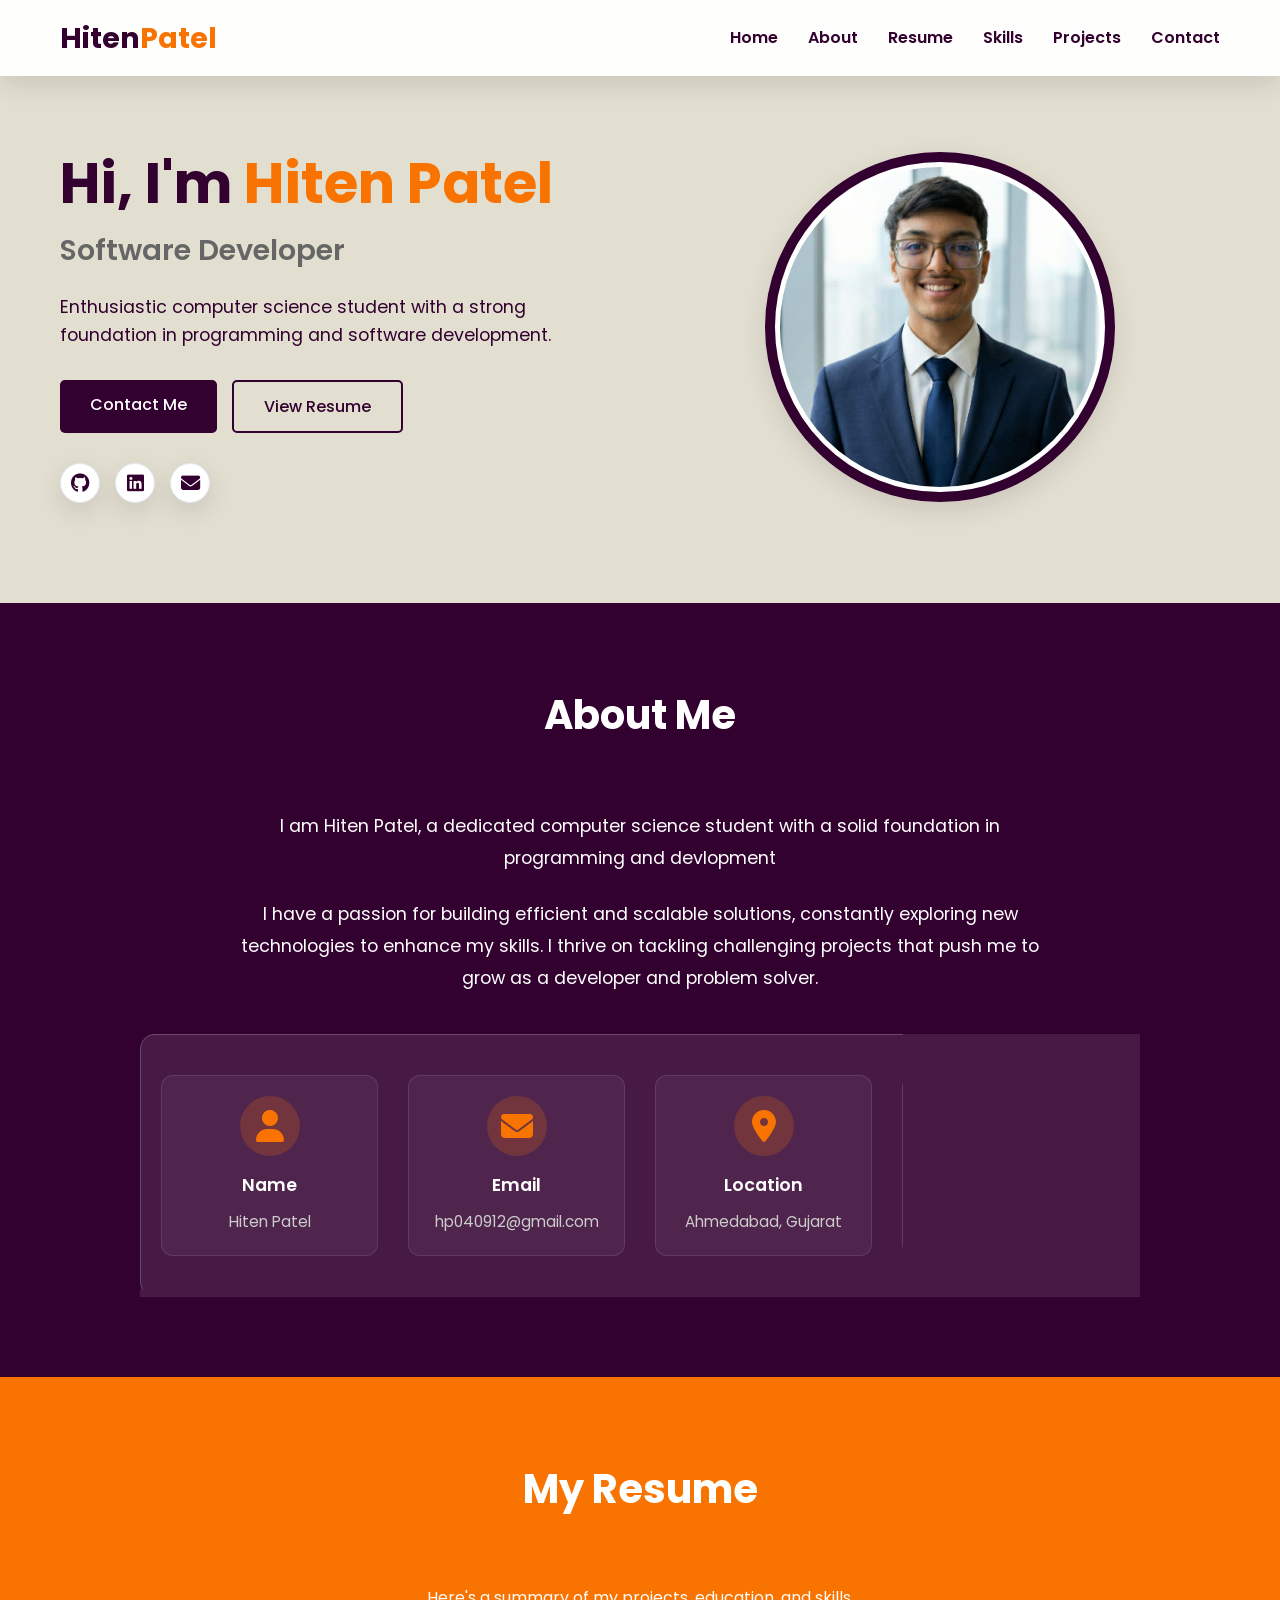
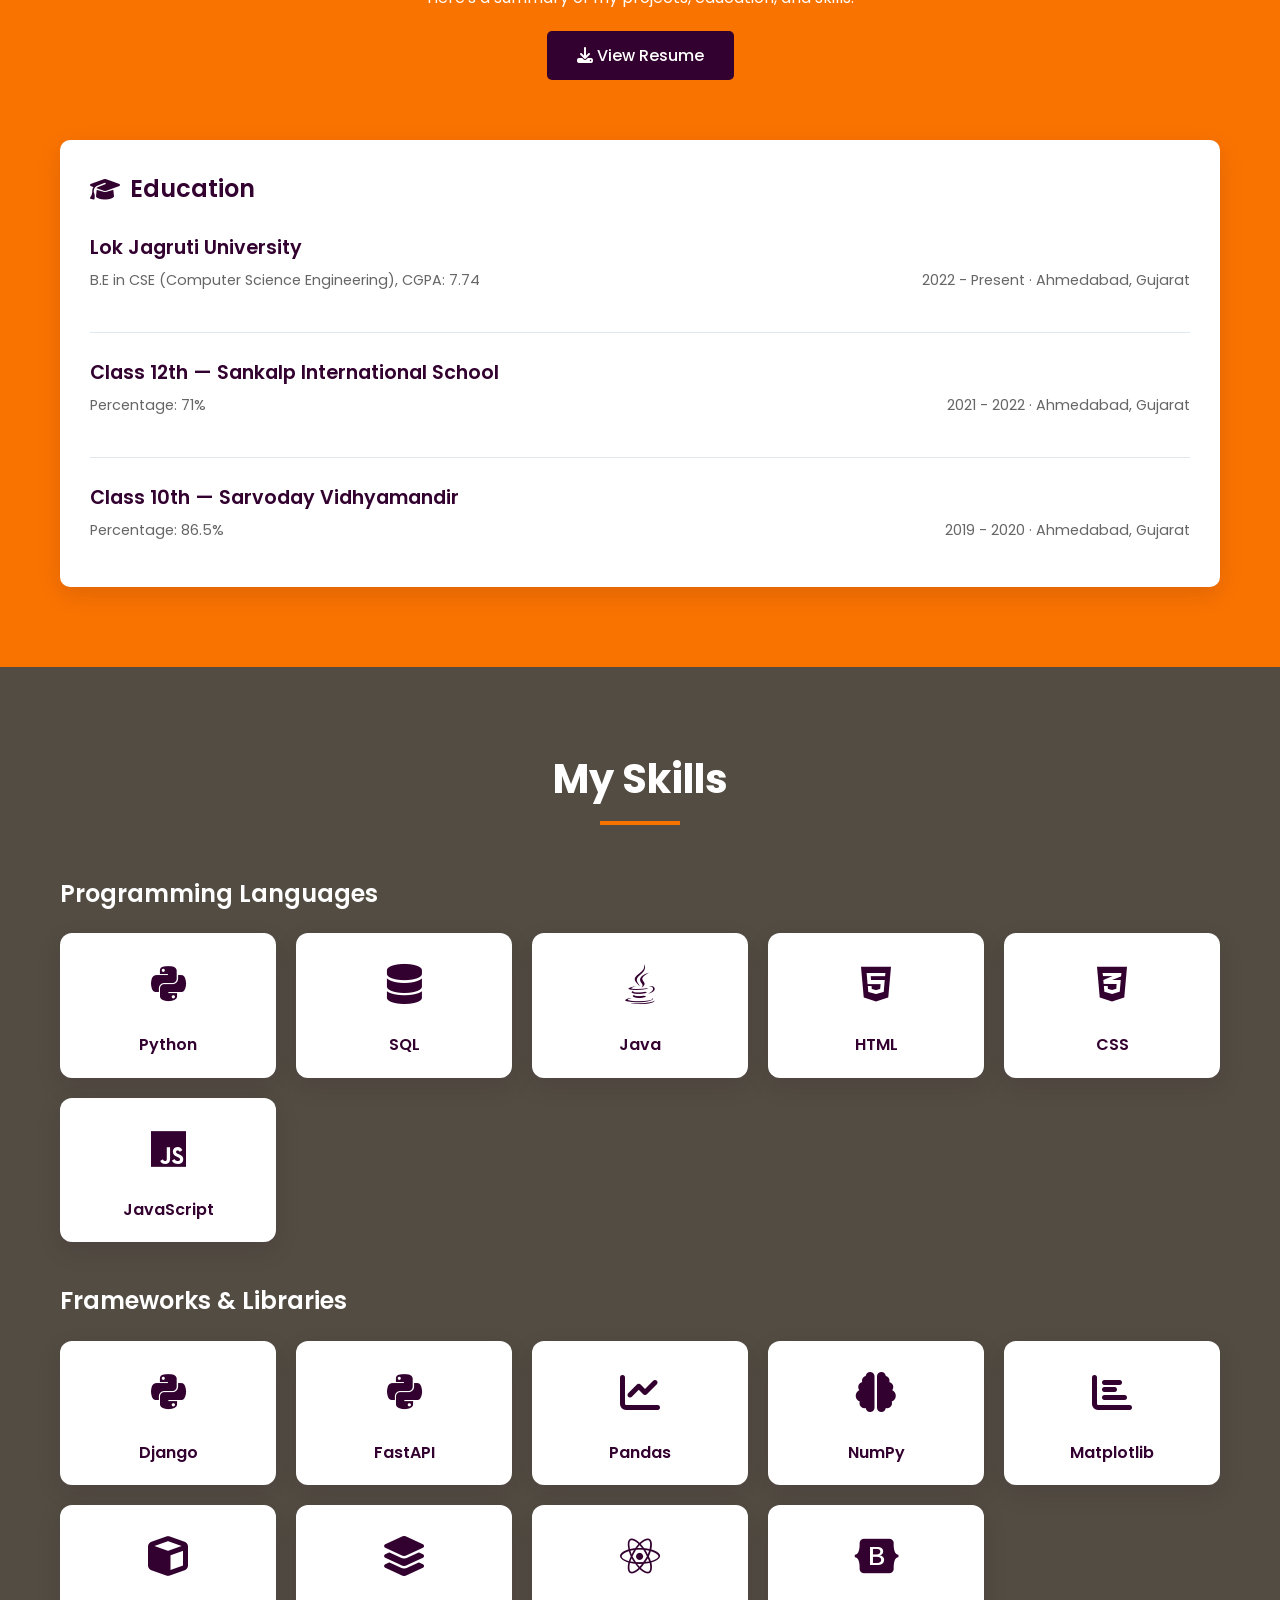
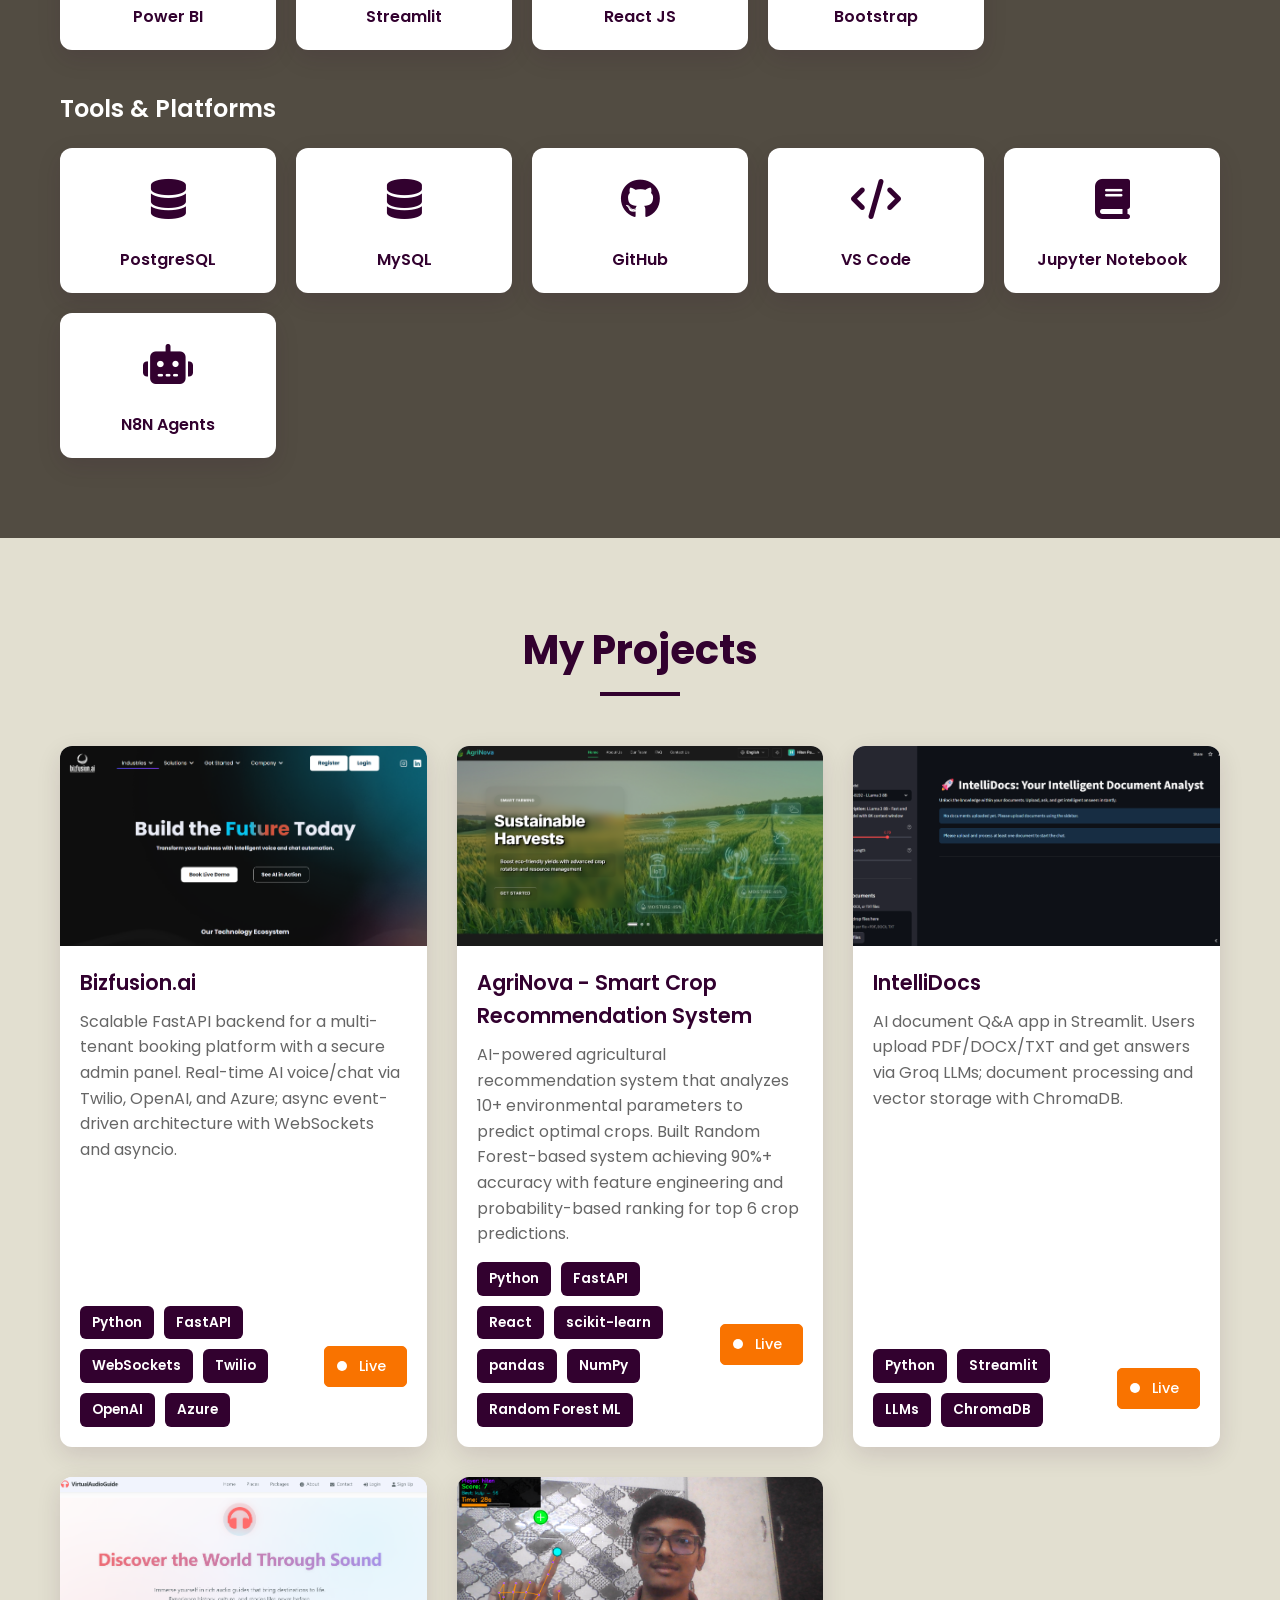
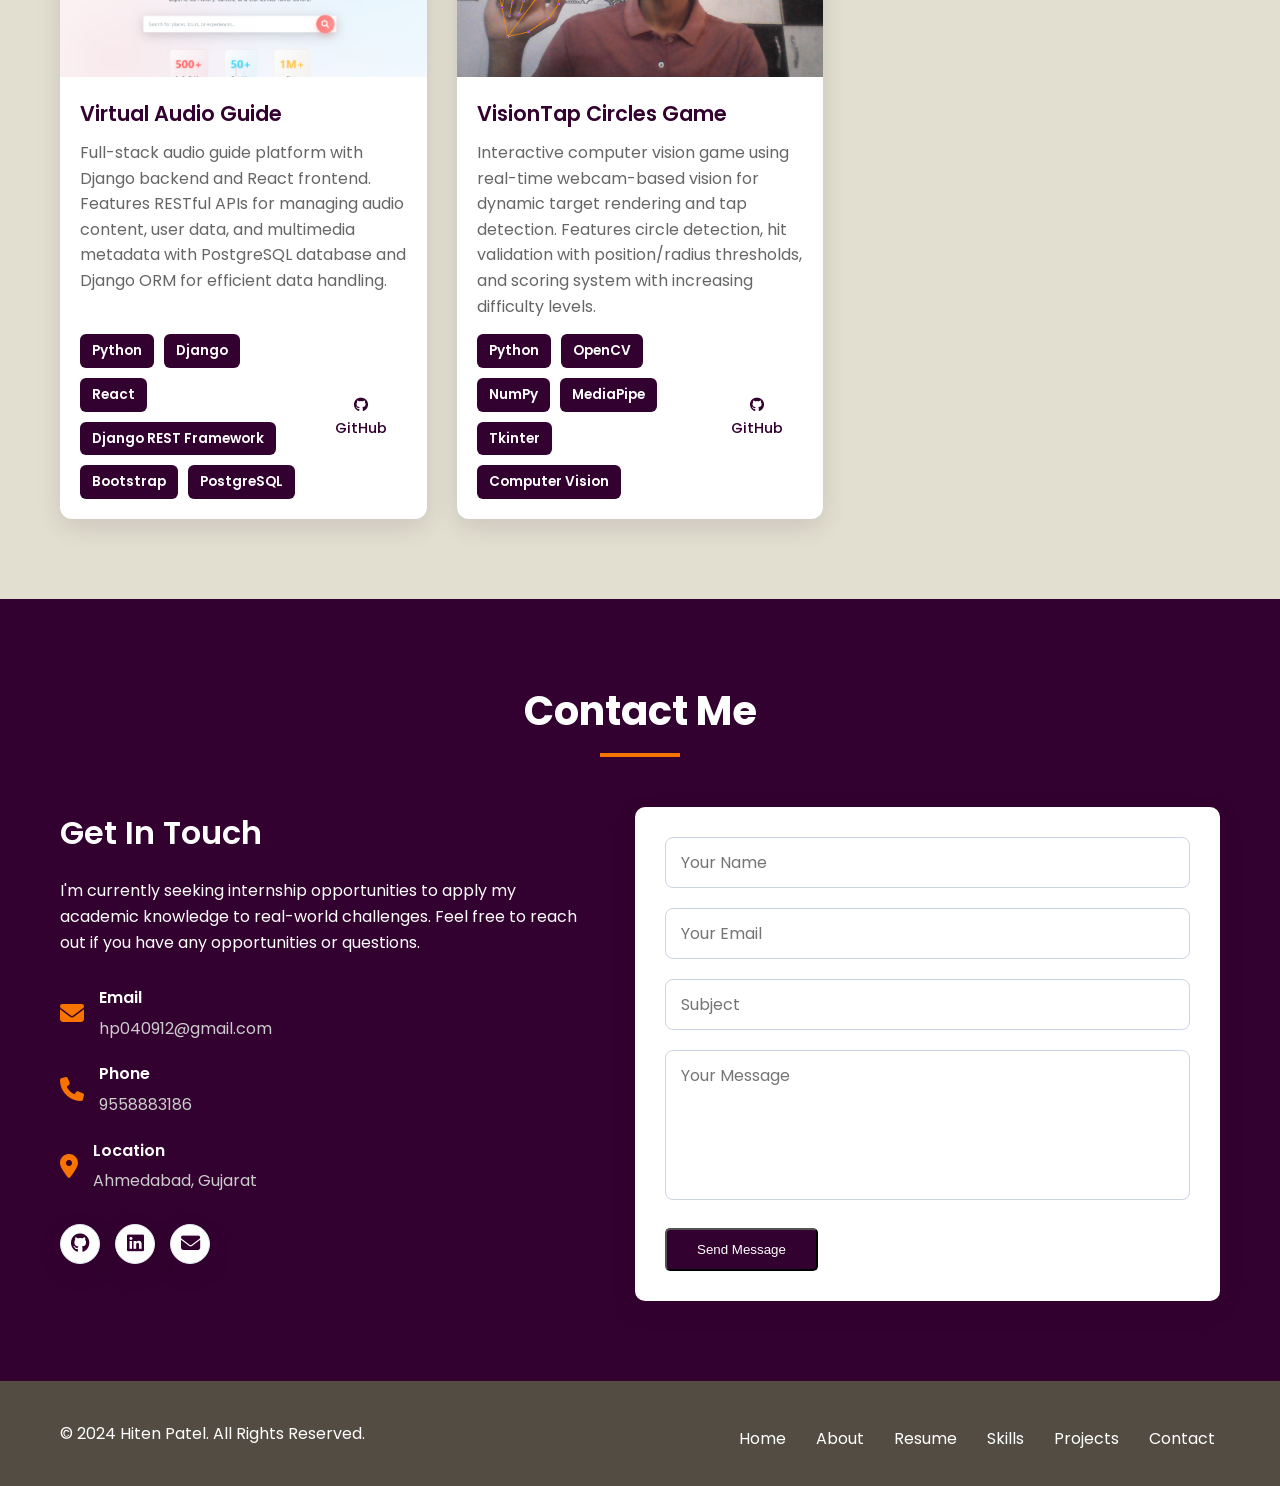
==== commit 104d267f: "updated skills and color theam" ====
--- a/index.html
+++ b/index.html
@@ -52,7 +52,7 @@
                 <div class="hero-image">
                     <div class="image-container">
                         <!-- Profile image -->
-                        <img src="images/1000061826.jpg" alt="Hiten Patel" class="profile-image">
+                        <img src="images/044.png" alt="Hiten Patel" class="profile-image">
                     </div>
                 </div>
             </div>
@@ -115,7 +115,7 @@
             <div class="resume-content">
                 <div class="resume-download">
                     <p>Here's a summary of my projects, education, and skills.</p>
-                    <a href="images/HITEN_CV.pdf#view=FitH" class="btn primary-btn" target="_blank" rel="noopener"><i class="fas fa-download"></i> View Resume</a>
+                    <a href="images/hitenCV.pdf#view=FitH" class="btn primary-btn" target="_blank" rel="noopener"><i class="fas fa-download"></i> View Resume</a>
                 </div>
                 
                 <div class="resume-sections">
@@ -178,16 +178,20 @@
                             <h4>SQL</h4>
                         </div>
                         <div class="skill-item">
+                            <div class="skill-icon"><i class="fab fa-java"></i></div>
+                            <h4>Java</h4>
+                        </div>
+                        <div class="skill-item">
+                            <div class="skill-icon"><i class="fab fa-html5"></i></div>
+                            <h4>HTML</h4>
+                        </div>
+                        <div class="skill-item">
+                            <div class="skill-icon"><i class="fab fa-css3-alt"></i></div>
+                            <h4>CSS</h4>
+                        </div>
+                        <div class="skill-item">
                             <div class="skill-icon"><i class="fab fa-js"></i></div>
                             <h4>JavaScript</h4>
-                        </div>
-                        <div class="skill-item">
-                            <div class="skill-icon"><i class="fab fa-html5"></i></div>
-                            <h4>HTML</h4>
-                        </div>
-                        <div class="skill-item">
-                            <div class="skill-icon"><i class="fab fa-css3-alt"></i></div>
-                            <h4>CSS</h4>
                         </div>
                     </div>
                 </div>
@@ -196,16 +200,44 @@
                     <div class="skills-grid">
                         <div class="skill-item">
                             <div class="skill-icon"><i class="fab fa-python"></i></div>
+                            <h4>Django</h4>
+                        </div>
+                        <div class="skill-item">
+                            <div class="skill-icon"><i class="fab fa-python"></i></div>
                             <h4>FastAPI</h4>
                         </div>
                         <div class="skill-item">
-                            <div class="skill-icon"><i class="fab fa-python"></i></div>
-                            <h4>Django</h4>
+                            <div class="skill-icon"><i class="fas fa-chart-line"></i></div>
+                            <h4>Pandas</h4>
+                        </div>
+                        <div class="skill-item">
+                            <div class="skill-icon"><i class="fas fa-brain"></i></div>
+                            <h4>NumPy</h4>
+                        </div>
+                        <div class="skill-item">
+                            <div class="skill-icon"><i class="fas fa-chart-bar"></i></div>
+                            <h4>Matplotlib</h4>
+                        </div>
+                        <div class="skill-item">
+                            <div class="skill-icon"><i class="fas fa-cube"></i></div>
+                            <h4>Power BI</h4>
+                        </div>
+                        <div class="skill-item">
+                            <div class="skill-icon"><i class="fas fa-layer-group"></i></div>
+                            <h4>Streamlit</h4>
+                        </div>
+                        <div class="skill-item">
+                            <div class="skill-icon"><i class="fab fa-react"></i></div>
+                            <h4>React JS</h4>
+                        </div>
+                        <div class="skill-item">
+                            <div class="skill-icon"><i class="fab fa-bootstrap"></i></div>
+                            <h4>Bootstrap</h4>
                         </div>
                     </div>
                 </div>
                 <div class="skill-category">
-                    <h3>Databases & Tools</h3>
+                    <h3>Tools & Platforms</h3>
                     <div class="skills-grid">
                         <div class="skill-item">
                             <div class="skill-icon"><i class="fas fa-database"></i></div>
@@ -215,6 +247,21 @@
                             <div class="skill-icon"><i class="fas fa-database"></i></div>
                             <h4>MySQL</h4>
                         </div>
+                        <div class="skill-item">
+                            <div class="skill-icon"><i class="fab fa-github"></i></div>
+                            <h4>GitHub</h4>
+                        </div>
+                        <div class="skill-item">
+                            <div class="skill-icon"><i class="fas fa-code"></i></div>
+                            <h4>VS Code</h4>
+                        </div>
+                        <div class="skill-item">
+                            <div class="skill-icon"><i class="fas fa-book"></i></div>
+                            <h4>Jupyter Notebook</h4>
+                        </div>
+                        <div class="skill-item">
+                            <div class="skill-icon"><i class="fas fa-robot"></i></div>
+                            <h4>N8N Agents</h4>
                         </div>
                     </div>
                 </div>
@@ -251,18 +298,22 @@
                         </div>
                     </div>
                     <div class="project-card">
-                        <div class="project-image"><img src="images/pestoid.png" alt="Bizfusion.ai"></div>
+                        <div class="project-image"><img src="images/agrinova.png" alt="AgriNova"></div>
                         <div class="project-info">
-                            <h3>Pestoid</h3>
-                            <p>Pest control management system in Django with models for companies, treatments, and media. RESTful APIs for CRUD, email alerts, PDF reports, and media uploads.</p>
+                            <h3>AgriNova - Smart Crop Recommendation System</h3>
+                            <p>AI-powered agricultural recommendation system that analyzes 10+ environmental parameters to predict optimal crops. Built Random Forest-based system achieving 90%+ accuracy with feature engineering and probability-based ranking for top 6 crop predictions.</p>
                             <div class="project-footer">
                                 <div class="project-tech">
-                                    <span>Django</span>
-                                    <span>REST APIs</span>
-                                    <span>PDF/Email</span>
+                                    <span>Python</span>
+                                    <span>FastAPI</span>
+                                    <span>React</span>
+                                    <span>scikit-learn</span>
+                                    <span>pandas</span>
+                                    <span>NumPy</span>
+                                    <span>Random Forest ML</span>
                                 </div>
                                 <div class="project-links">
-                                    <a href="https://pestoid.co.uk/" class="btn small-btn live-btn" target="_blank" rel="noopener">Live</a>
+                                    <a href="https://agrinova.me/" class="btn small-btn live-btn" target="_blank" rel="noopener">Live</a>
                                 </div>
                             </div>
                         </div>
@@ -285,6 +336,46 @@
                             </div>
                         </div>
                     </div>
+                    <div class="project-card">
+                        <div class="project-image"><img src="images/virtualaudioguide.png" alt="Virtual Audio Guide"></div>
+                        <div class="project-info">
+                            <h3>Virtual Audio Guide</h3>
+                            <p>Full-stack audio guide platform with Django backend and React frontend. Features RESTful APIs for managing audio content, user data, and multimedia metadata with PostgreSQL database and Django ORM for efficient data handling.</p>
+                            <div class="project-footer">
+                                <div class="project-tech">
+                                    <span>Python</span>
+                                    <span>Django</span>
+                                    <span>React</span>
+                                    <span>Django REST Framework</span>
+                                    <span>Bootstrap</span>
+                                    <span>PostgreSQL</span>
+                                </div>
+                                <div class="project-links">
+                                    <a href="https://github.com/hitten04/VirtualAudioGuide" class="btn small-btn github-btn" target="_blank" rel="noopener"><i class="fab fa-github"></i> GitHub</a>
+                                </div>
+                            </div>
+                        </div>
+                    </div>
+                    <div class="project-card">
+                        <div class="project-image"><img src="images/visiontap.png" alt="VisionTap Circles Game"></div>
+                        <div class="project-info">
+                            <h3>VisionTap Circles Game</h3>
+                            <p>Interactive computer vision game using real-time webcam-based vision for dynamic target rendering and tap detection. Features circle detection, hit validation with position/radius thresholds, and scoring system with increasing difficulty levels.</p>
+                            <div class="project-footer">
+                                <div class="project-tech">
+                                    <span>Python</span>
+                                    <span>OpenCV</span>
+                                    <span>NumPy</span>
+                                    <span>MediaPipe</span>
+                                    <span>Tkinter</span>
+                                    <span>Computer Vision</span>
+                                </div>
+                                <div class="project-links">
+                                    <a href="#" class="btn small-btn github-btn" target="_blank" rel="noopener"><i class="fab fa-github"></i> GitHub</a>
+                                </div>
+                            </div>
+                        </div>
+                    </div>
                 </div>
         </div>
     </section>
--- a/css/style.css
+++ b/css/style.css
@@ -1,15 +1,17 @@
 /* Global Styles */
 :root {
-    --primary-color: #dc2626; /* red */
-    --secondary-color: #b91c1c; /* darker red */
-    --dark-color: #0f172a;
+    --primary-color: #32012F; /* dark purple */
+    --secondary-color: #524C42; /* dark green */
+    --accent-color: #F97300; /* orange */
+    --light-accent: #E2DFD0; /* light beige */
+    --dark-color: #32012F;
     --light-color: #ffffff;
-    --gray-color: #334155;
-    --success-color: #10b981;
-    --danger-color: #ef4444;
-    --box-shadow: 0 8px 24px rgba(2, 6, 23, 0.12);
+    --gray-color: #666666;
+    --success-color: #F97300;
+    --danger-color: #32012F;
+    --box-shadow: 0 8px 24px rgba(50, 1, 47, 0.12);
     --transition: all 0.25s ease;
-    --ring-color: rgba(220, 38, 38, 0.35);
+    --ring-color: rgba(50, 1, 47, 0.35);
 }
 
 * {
@@ -95,9 +97,9 @@
 }
 
 .primary-btn:hover {
-    background-color: var(--secondary-color);
+    background-color: #2a0128;
     transform: translateY(-1px);
-    box-shadow: 0 6px 16px rgba(220, 38, 38, 0.25);
+    box-shadow: 0 6px 16px rgba(50, 1, 47, 0.25);
 }
 
 .secondary-btn {
@@ -109,7 +111,7 @@
 .secondary-btn:hover {
     background-color: var(--primary-color);
     color: white;
-    box-shadow: 0 6px 16px rgba(220, 38, 38, 0.25);
+    box-shadow: 0 6px 16px rgba(50, 1, 47, 0.25);
 }
 
 .small-btn {
@@ -142,11 +144,11 @@
 .logo {
     font-size: 1.8rem;
     font-weight: 700;
-    color: var(--dark-color);
+    color: var(--primary-color);
 }
 
 .logo span {
-    color: var(--primary-color);
+    color: var(--accent-color);
 }
 
 .nav-links {
@@ -186,7 +188,7 @@
 .hero {
     padding-top: 150px;
     padding-bottom: 100px;
-    background: linear-gradient(135deg, #fff1f2 0%, #ffe4e6 100%);
+    background: var(--light-accent);
 }
 
 .hero-content {
@@ -205,10 +207,11 @@
     font-weight: 700;
     line-height: 1.2;
     margin-bottom: 10px;
+    color: var(--primary-color);
 }
 
 .hero-text h1 span {
-    color: var(--primary-color);
+    color: var(--accent-color);
 }
 
 .hero-text h2 {
@@ -251,7 +254,7 @@
 }
 
 .social-icons a:hover {
-    background-color: var(--primary-color);
+    background-color: var(--accent-color);
     color: white;
     transform: translateY(-2px);
 }
@@ -264,13 +267,13 @@
 
 @keyframes pulse-border {
     0% {
-        box-shadow: 0 0 0 0 rgba(37, 99, 235, 0.6);
+        box-shadow: 0 0 0 0 rgba(50, 1, 47, 0.6);
     }
     70% {
-        box-shadow: 0 0 0 15px rgba(37, 99, 235, 0);
+        box-shadow: 0 0 0 15px rgba(50, 1, 47, 0);
     }
     100% {
-        box-shadow: 0 0 0 0 rgba(37, 99, 235, 0);
+        box-shadow: 0 0 0 0 rgba(50, 1, 47, 0);
     }
 }
 
@@ -321,68 +324,116 @@
 
 /* About Section - enforce high contrast on white */
 .about {
-    background-color: #ffffff;
+    background-color: var(--primary-color);
+    color: white;
+}
+
+.about .section-header h2,
+.about-text h3,
+.about-text p,
+.about .detail h4 {
+    color: white;
+}
+
+.about .detail p {
+    color: #cccccc;
+}
+
+.about .detail i {
+    color: var(--accent-color);
 }
 
 .about-content {
     display: flex;
-    align-items: center;
-    gap: 50px;
-}
-
-.about-image {
-    flex: 1;
+    flex-direction: column;
+    gap: 40px;
+    max-width: 1000px;
+    margin: 0 auto;
 }
 
 .about-text {
-    flex: 1;
-}
-
-.about-text h3 {
-    font-size: 2rem;
-    font-weight: 600;
-    margin-bottom: 20px;
-    color: var(--dark-color);
+    text-align: center;
 }
 
 .about-text p {
-    margin-bottom: 20px;
-    color: var(--dark-color);
+    font-size: 1.1rem;
+    line-height: 1.8;
+    margin-bottom: 25px;
+    max-width: 800px;
+    margin-left: auto;
+    margin-right: auto;
 }
 
 .about-details {
     display: grid;
-    grid-template-columns: repeat(4, minmax(150px, 1fr));
-    justify-items: center;
-    align-items: center;
-    gap: 24px;
-    text-align: center;
+    grid-template-columns: repeat(auto-fit, minmax(200px, 1fr));
+    gap: 30px;
+    margin-top: 40px;
+    padding: 40px 20px;
+    background: rgba(255, 255, 255, 0.1);
+    border-radius: 15px;
+    backdrop-filter: blur(10px);
+    border: 1px solid rgba(255, 255, 255, 0.2);
 }
 
 .detail {
     display: flex;
     flex-direction: column;
     align-items: center;
+    text-align: center;
+    padding: 20px;
+    background: rgba(255, 255, 255, 0.05);
+    border-radius: 12px;
+    transition: var(--transition);
+    border: 1px solid rgba(255, 255, 255, 0.1);
+}
+
+.detail:hover {
+    transform: translateY(-5px);
+    background: rgba(255, 255, 255, 0.1);
+    box-shadow: 0 10px 30px rgba(0, 0, 0, 0.2);
 }
 
 .detail i {
-    font-size: 1.5rem;
-    color: var(--primary-color);
+    font-size: 2rem;
+    color: var(--accent-color);
+    margin-bottom: 15px;
+    padding: 15px;
+    background: rgba(249, 115, 0, 0.2);
+    border-radius: 50%;
+    width: 60px;
+    height: 60px;
+    display: flex;
+    align-items: center;
+    justify-content: center;
 }
 
 .detail h4 {
     font-weight: 600;
-    margin-bottom: 5px;
+    margin-bottom: 8px;
+    font-size: 1.1rem;
+    color: white;
 }
 
 .detail p {
     margin-bottom: 0;
-    color: var(--gray-color);
+    color: #e0e0e0;
+    font-size: 0.95rem;
+    word-break: break-word;
 }
 
 /* Resume Section */
 .resume {
-    background-color: #fff5f5;
+    background-color: var(--accent-color);
+    color: white;
+}
+
+.resume .section-header h2 {
+    color: white;
+}
+
+.resume .underline {
+    background-color: var(--accent-color);
 }
 
 .resume-content {
@@ -482,7 +533,20 @@
 
 /* Skills Section */
 .skills {
-    background-color: #fff5f5;
+    background-color: var(--secondary-color);
+    color: white;
+}
+
+.skills .section-header h2 {
+    color: white;
+}
+
+.skills .skill-category h3 {
+    color: white;
+}
+
+.skills .underline {
+    background-color: var(--accent-color);
 }
 
 .skills-content {
@@ -515,6 +579,7 @@
 
 .skill-item:hover {
     transform: translateY(-6px);
+    box-shadow: 0 12px 28px rgba(50, 1, 47, 0.15);
 }
 
 .skill-icon {
@@ -530,7 +595,7 @@
 
 /* Projects Section */
 .projects {
-    background-color: white;
+    background-color: var(--light-accent);
 }
 
 .projects-grid {
@@ -551,6 +616,7 @@
 
 .project-card:hover {
     transform: translateY(-10px) scale(1.01);
+    box-shadow: 0 20px 40px rgba(50, 1, 47, 0.15);
 }
 
 .project-image {
@@ -606,8 +672,8 @@
 }
 
 .project-tech span {
-    background-color: #dbeafe;
-    color: var(--primary-color);
+    background-color: var(--primary-color);
+    color: white;
     padding: 6px 12px;
     border-radius: 6px;
     font-size: 0.85rem;
@@ -621,7 +687,33 @@
 
 /* Contact Section */
 .contact {
-    background-color: #fff5f5;
+    background-color: var(--primary-color);
+    color: white;
+}
+
+.contact .section-header h2 {
+    color: white;
+}
+
+.contact .contact-info h3,
+.contact .contact-info p {
+    color: white;
+}
+
+.contact .contact-item h4 {
+    color: white;
+}
+
+.contact .contact-item p {
+    color: #cccccc;
+}
+
+.contact .contact-item i {
+    color: var(--accent-color);
+}
+
+.contact .underline {
+    background-color: var(--accent-color);
 }
 
 .contact-content {
@@ -712,7 +804,7 @@
 
 /* Footer */
 footer {
-    background-color: var(--dark-color);
+    background-color: var(--secondary-color);
     color: white;
     padding: 30px 0;
     width: 100%;
@@ -741,7 +833,7 @@
 }
 
 .footer-links a:hover {
-    color: var(--primary-color);
+    color: var(--accent-color);
     text-decoration: underline;
 }
 
@@ -770,12 +862,13 @@
     }
 
     .about-details {
-        grid-template-columns: repeat(2, minmax(140px, 1fr));
-        justify-content: center;
+        grid-template-columns: repeat(2, 1fr);
+        gap: 20px;
+        padding: 30px 15px;
     }
 
     .detail {
-        justify-content: center;
+        padding: 15px;
     }
 
     .projects-grid {
@@ -834,7 +927,25 @@
     }
 
     .about-details {
-        grid-template-columns: repeat(2, minmax(140px, 1fr));
+        grid-template-columns: 1fr;
+        gap: 15px;
+        padding: 25px 10px;
+    }
+
+    .detail {
+        padding: 20px 15px;
+    }
+
+    .detail i {
+        font-size: 1.8rem;
+        width: 50px;
+        height: 50px;
+        margin-bottom: 12px;
+    }
+
+    .about-text p {
+        font-size: 1rem;
+        padding: 0 10px;
     }
 
     .footer-content {
@@ -884,7 +995,17 @@
     }
 
     .about-details {
-        grid-template-columns: 1fr 1fr;
+        grid-template-columns: 1fr;
+        padding: 20px 5px;
+    }
+
+    .detail {
+        padding: 15px 10px;
+    }
+
+    .about-text p {
+        padding: 0 5px;
+        font-size: 0.95rem;
     }
 }
 
@@ -918,20 +1039,23 @@
     .nav-links a:hover,
     .nav-links a.active { color: var(--primary-color); }
 
-    .hero { background: linear-gradient(135deg, #fff1f2 0%, #ffe4e6 100%); }
-    .hero-text h2 { color: #334155; }
+    .hero { background: var(--light-accent); }
+    .hero-text h2 { color: #666666; }
 
     .image-container { background-color: #ffffff; border-color: var(--primary-color); }
 
-    .skills, .resume, .contact { background-color: #fff5f5; }
-    .projects { background-color: #ffffff; }
+    .about { background-color: var(--primary-color); color: white; }
+    .resume { background-color: var(--secondary-color); color: white; }
+    .skills { background-color: var(--secondary-color); color: white; }
+    .projects { background-color: var(--light-accent); }
+    .contact { background-color: var(--primary-color); color: white; }
 
     .resume-section,
     .skill-item,
     .project-card,
     .contact-form { background-color: #ffffff; }
 
-    .project-tech span { background-color: #fee2e2; color: var(--primary-color); }
+    .project-tech span { background-color: var(--primary-color); color: white; }
 
     .form-group input,
     .form-group textarea { background-color: #ffffff; border-color: #cbd5e1; color: #0f172a; }
@@ -955,9 +1079,9 @@
 } 
 
 .live-btn {
-    background-color: #fee2e2;
-    color: #b91c1c;
-    border: 1px solid #fecaca;
+    background-color: var(--accent-color);
+    color: white;
+    border: 1px solid var(--accent-color);
     position: relative;
     padding-left: 34px;
 }
@@ -971,19 +1095,19 @@
     width: 10px;
     height: 10px;
     border-radius: 50%;
-    background-color: #ef4444;
-    box-shadow: 0 0 0 0 rgba(239, 68, 68, 0.6);
+    background-color: white;
+    box-shadow: 0 0 0 0 rgba(255, 255, 255, 0.6);
     animation: livePulse 1.6s ease-out infinite;
 }
 
 @keyframes livePulse {
-    0% { box-shadow: 0 0 0 0 rgba(239, 68, 68, 0.6); }
-    70% { box-shadow: 0 0 0 8px rgba(239, 68, 68, 0); }
-    100% { box-shadow: 0 0 0 0 rgba(239, 68, 68, 0); }
+    0% { box-shadow: 0 0 0 0 rgba(255, 255, 255, 0.6); }
+    70% { box-shadow: 0 0 0 8px rgba(255, 255, 255, 0); }
+    100% { box-shadow: 0 0 0 0 rgba(255, 255, 255, 0); }
 }
 
 .live-btn:hover {
-    background-color: #ffc9c9;
-    border-color: #fca5a5;
-    color: #7f1d1d;
+    background-color: #e6650a;
+    border-color: #e6650a;
+    color: white;
 } 
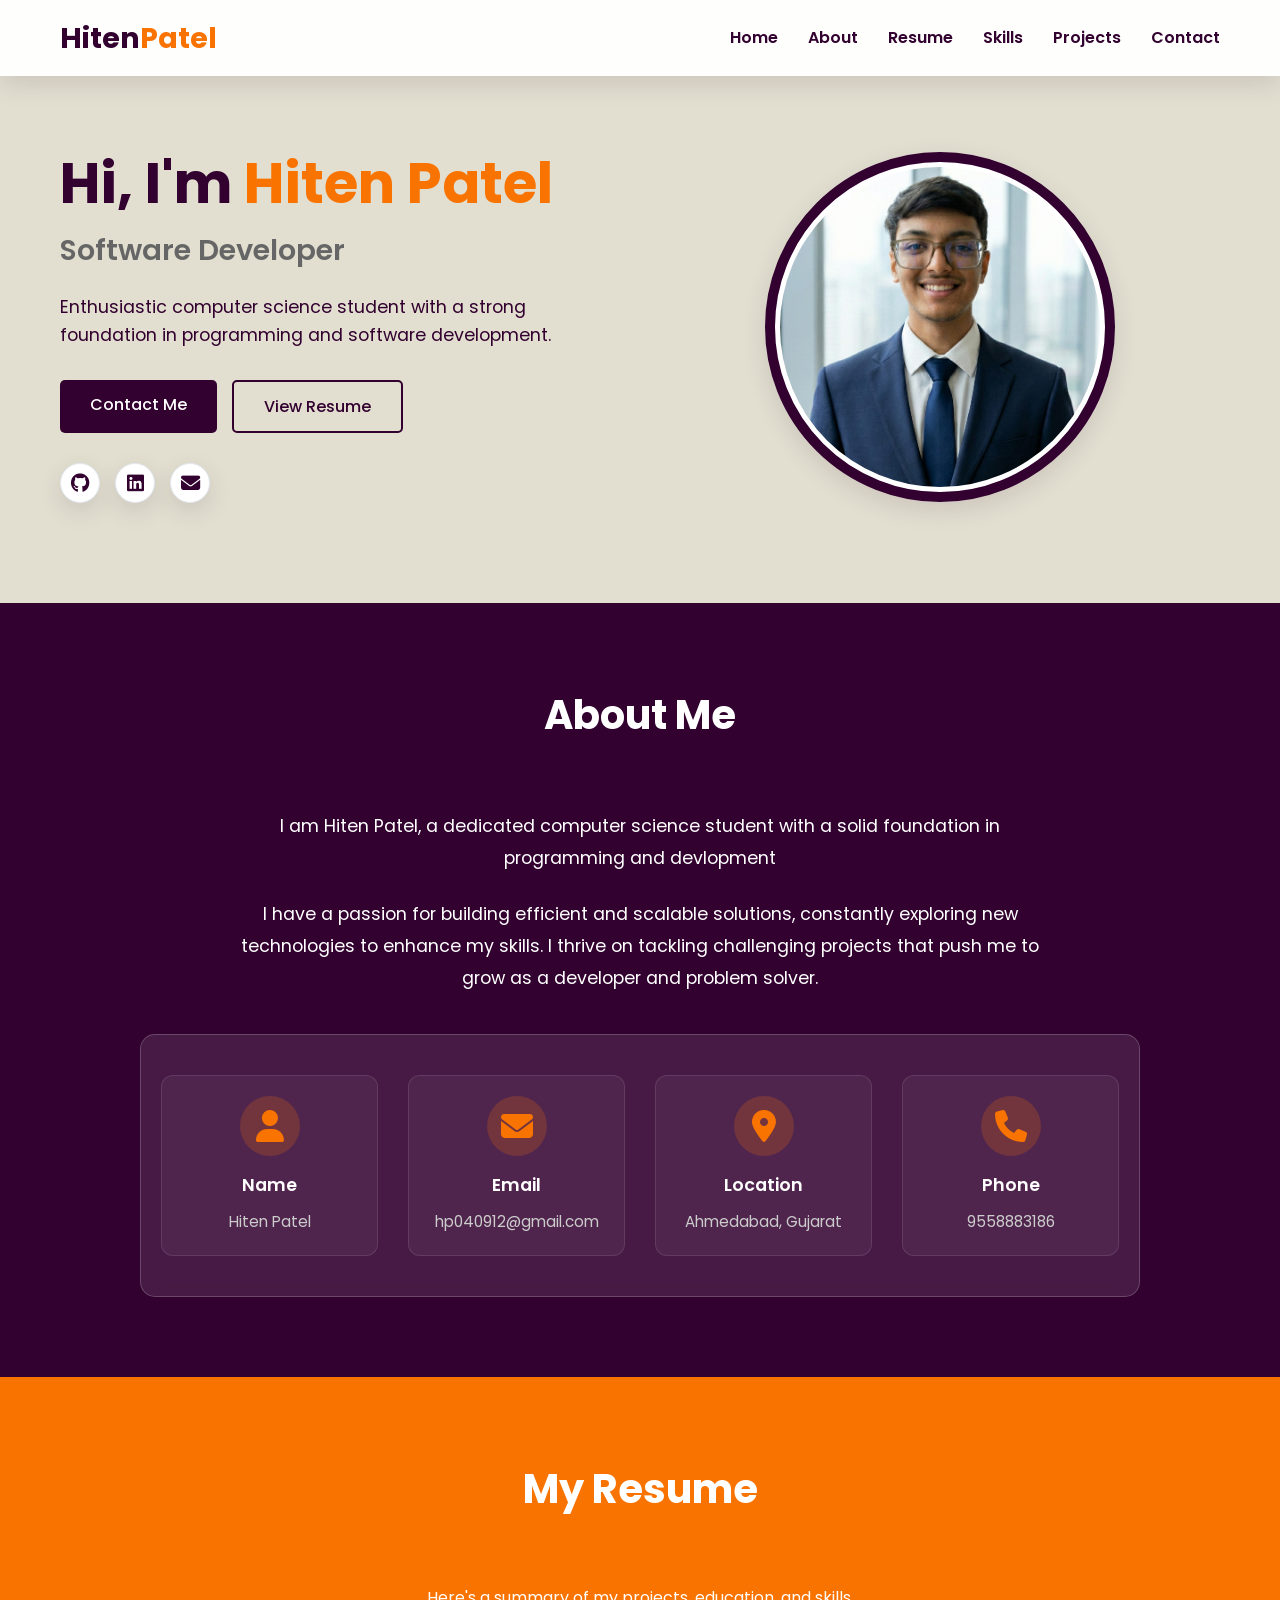
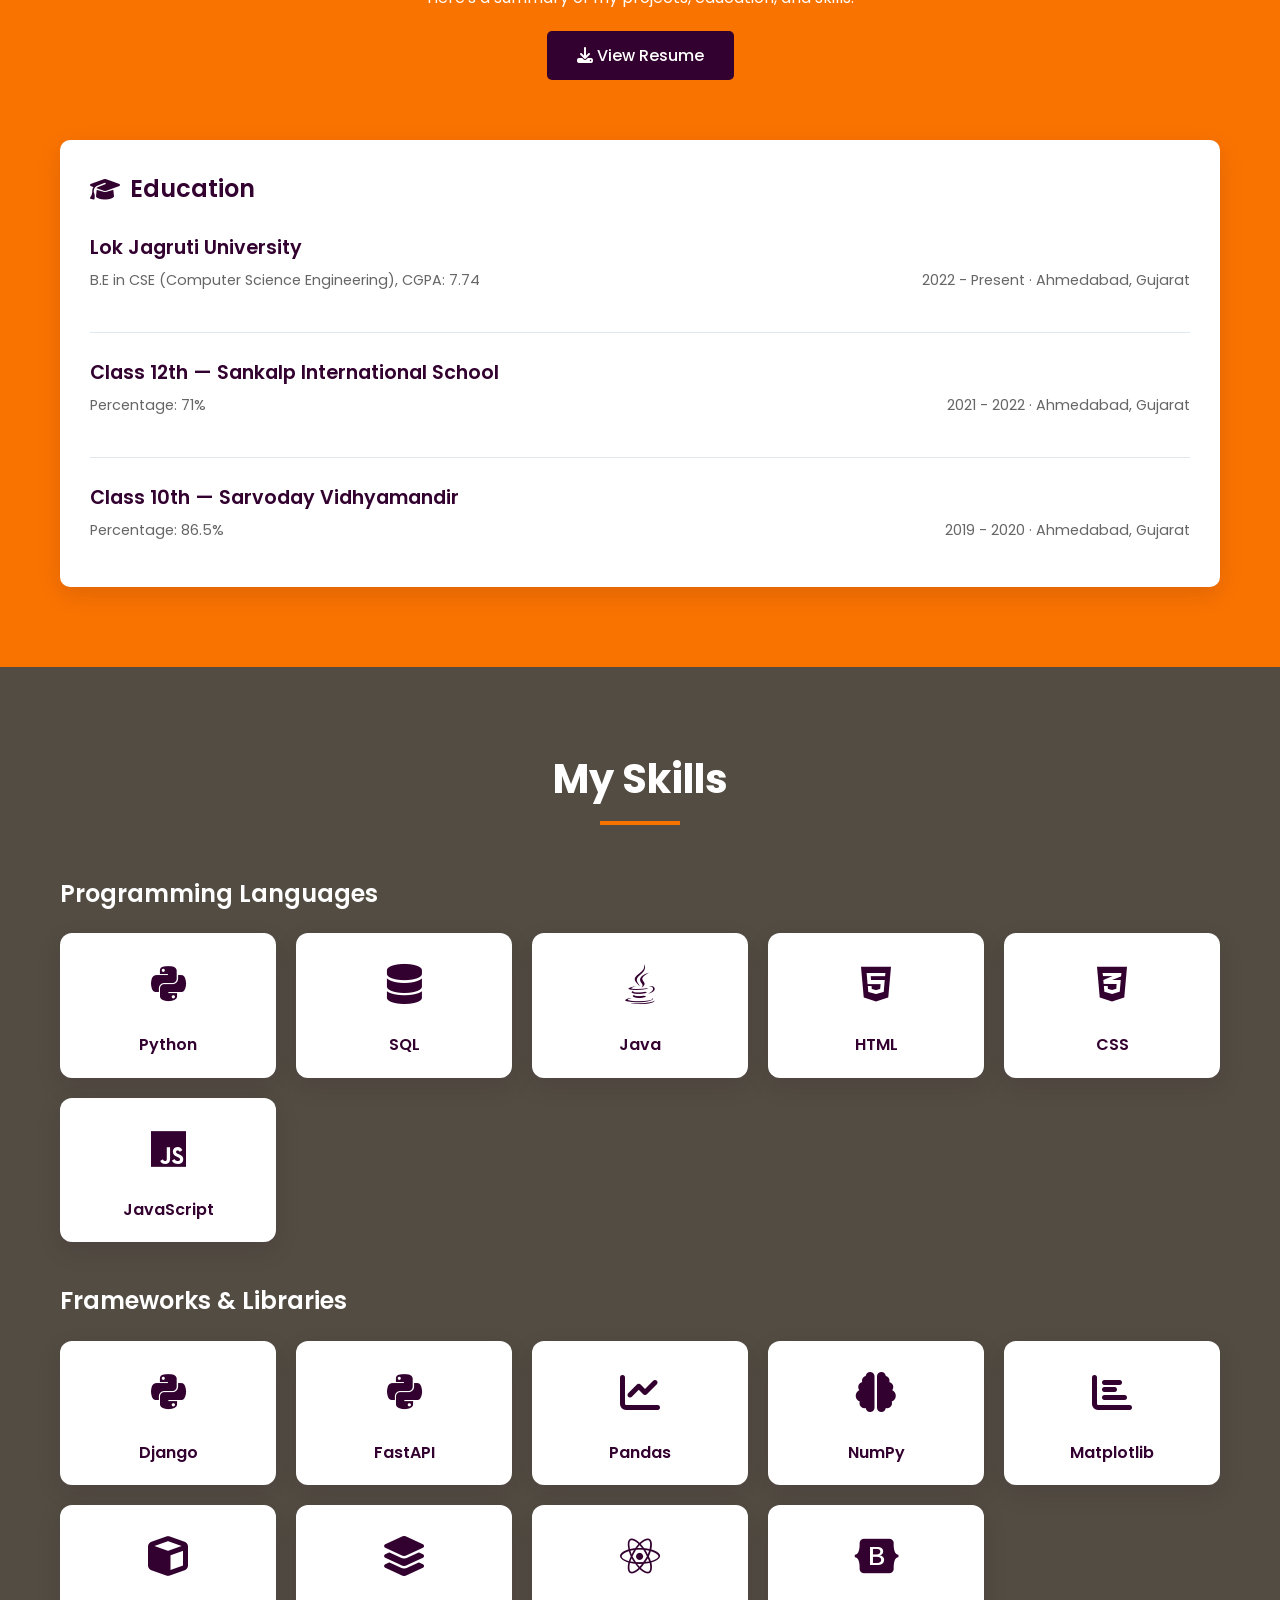
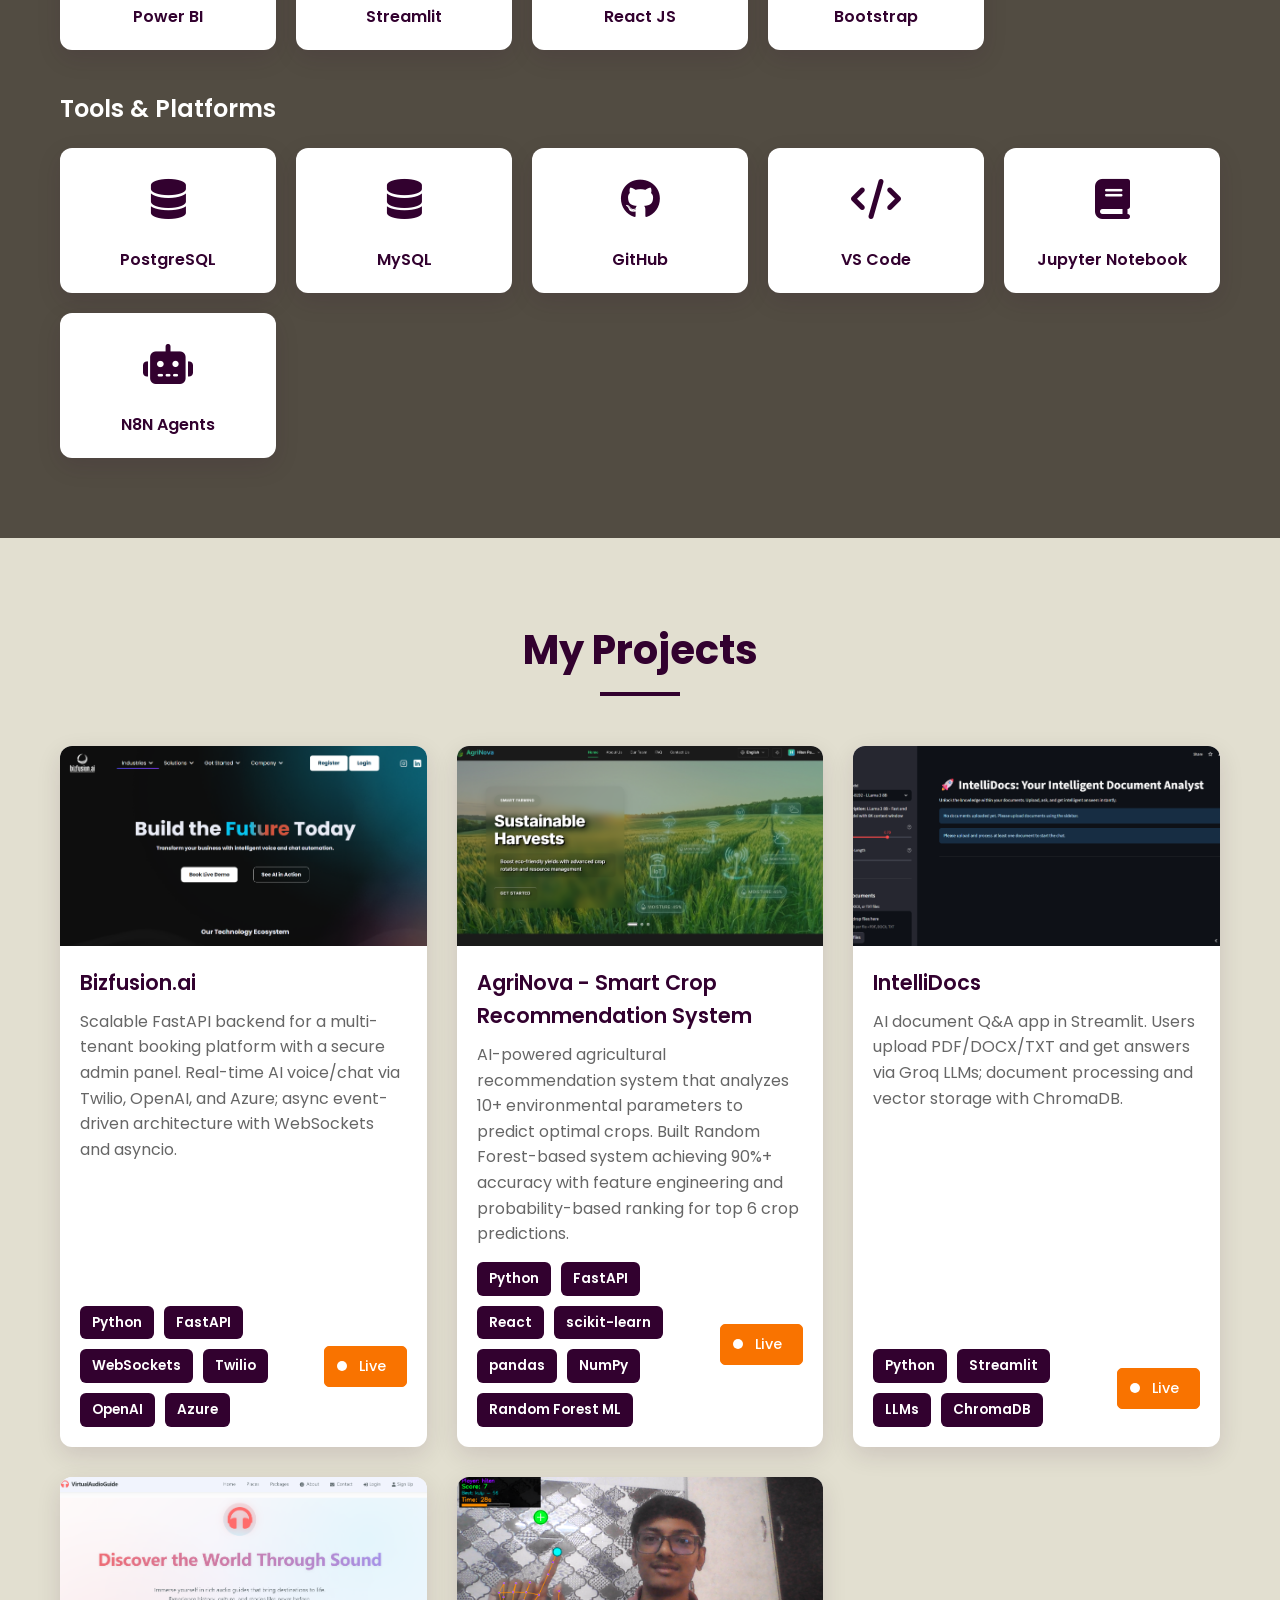
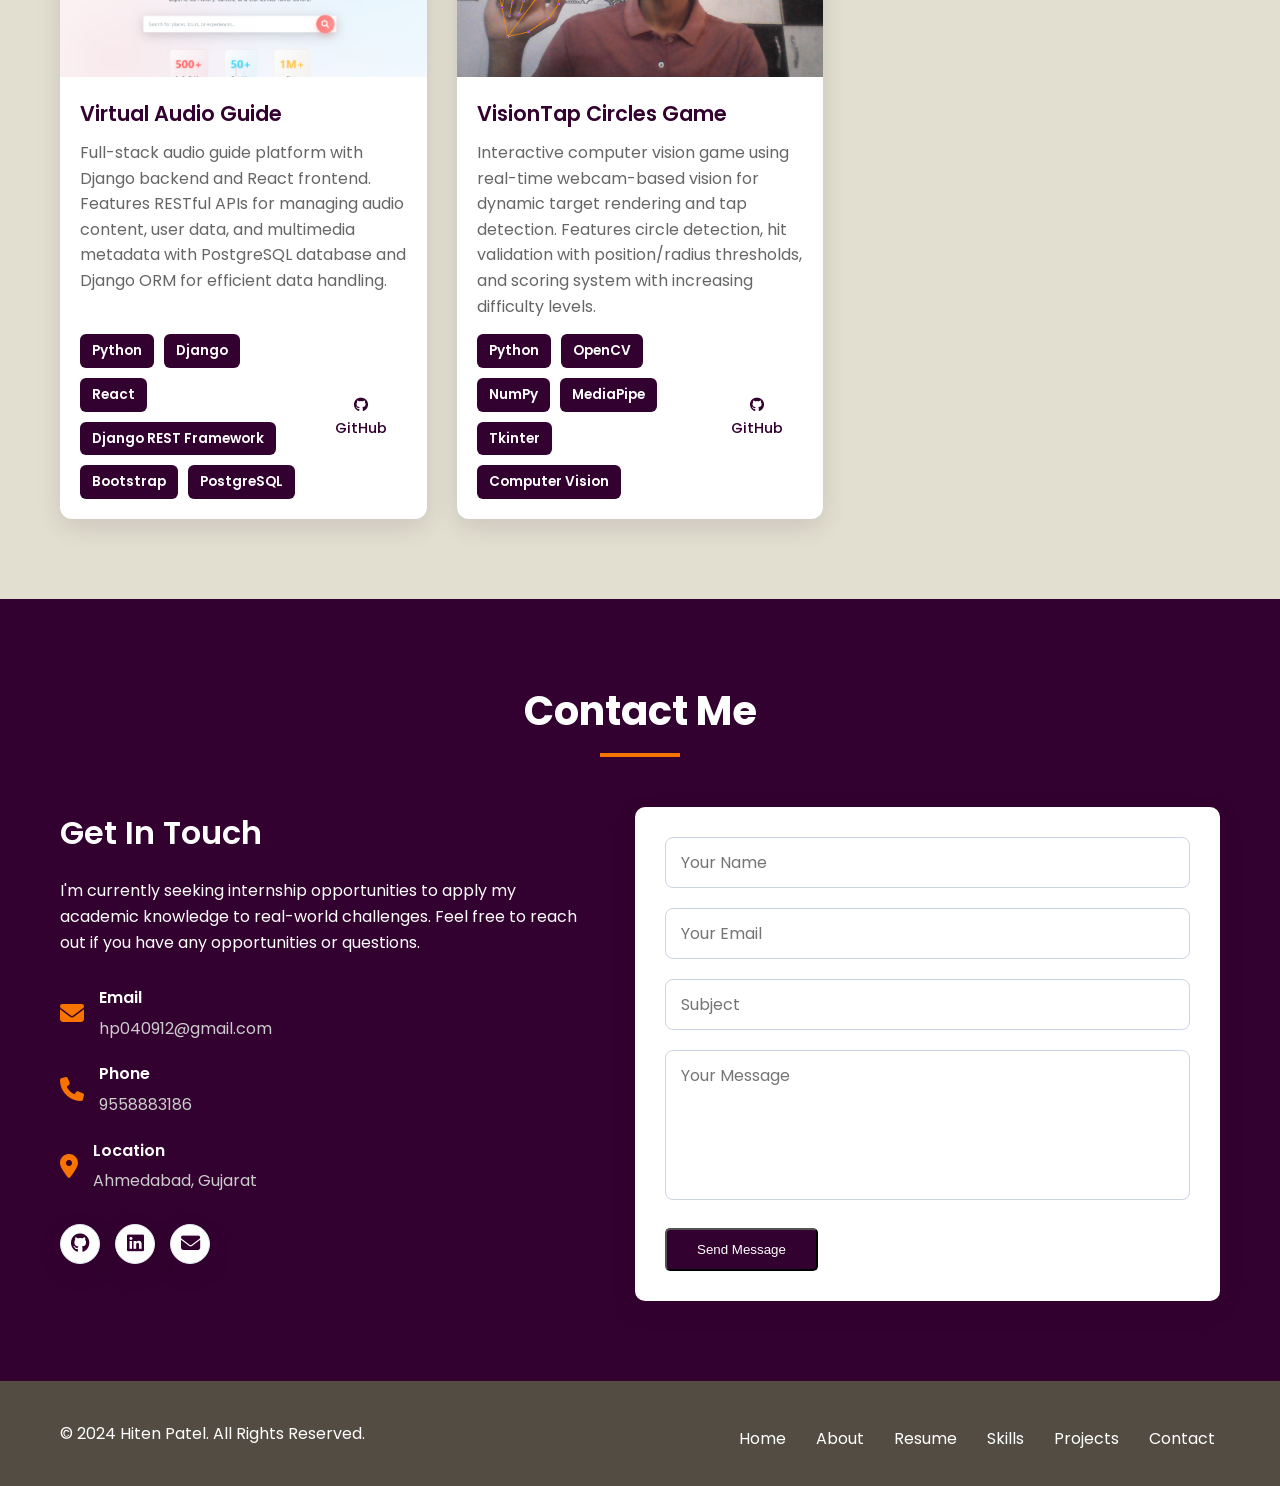
==== commit ee8aca24: "updated profile picture" ====
--- a/index.html
+++ b/index.html
@@ -52,7 +52,7 @@
                 <div class="hero-image">
                     <div class="image-container">
                         <!-- Profile image -->
-                        <img src="images/044.png" alt="Hiten Patel" class="profile-image">
+                        <img src="images/045.jpg" alt="Hiten Patel" class="profile-image">
                     </div>
                 </div>
             </div>
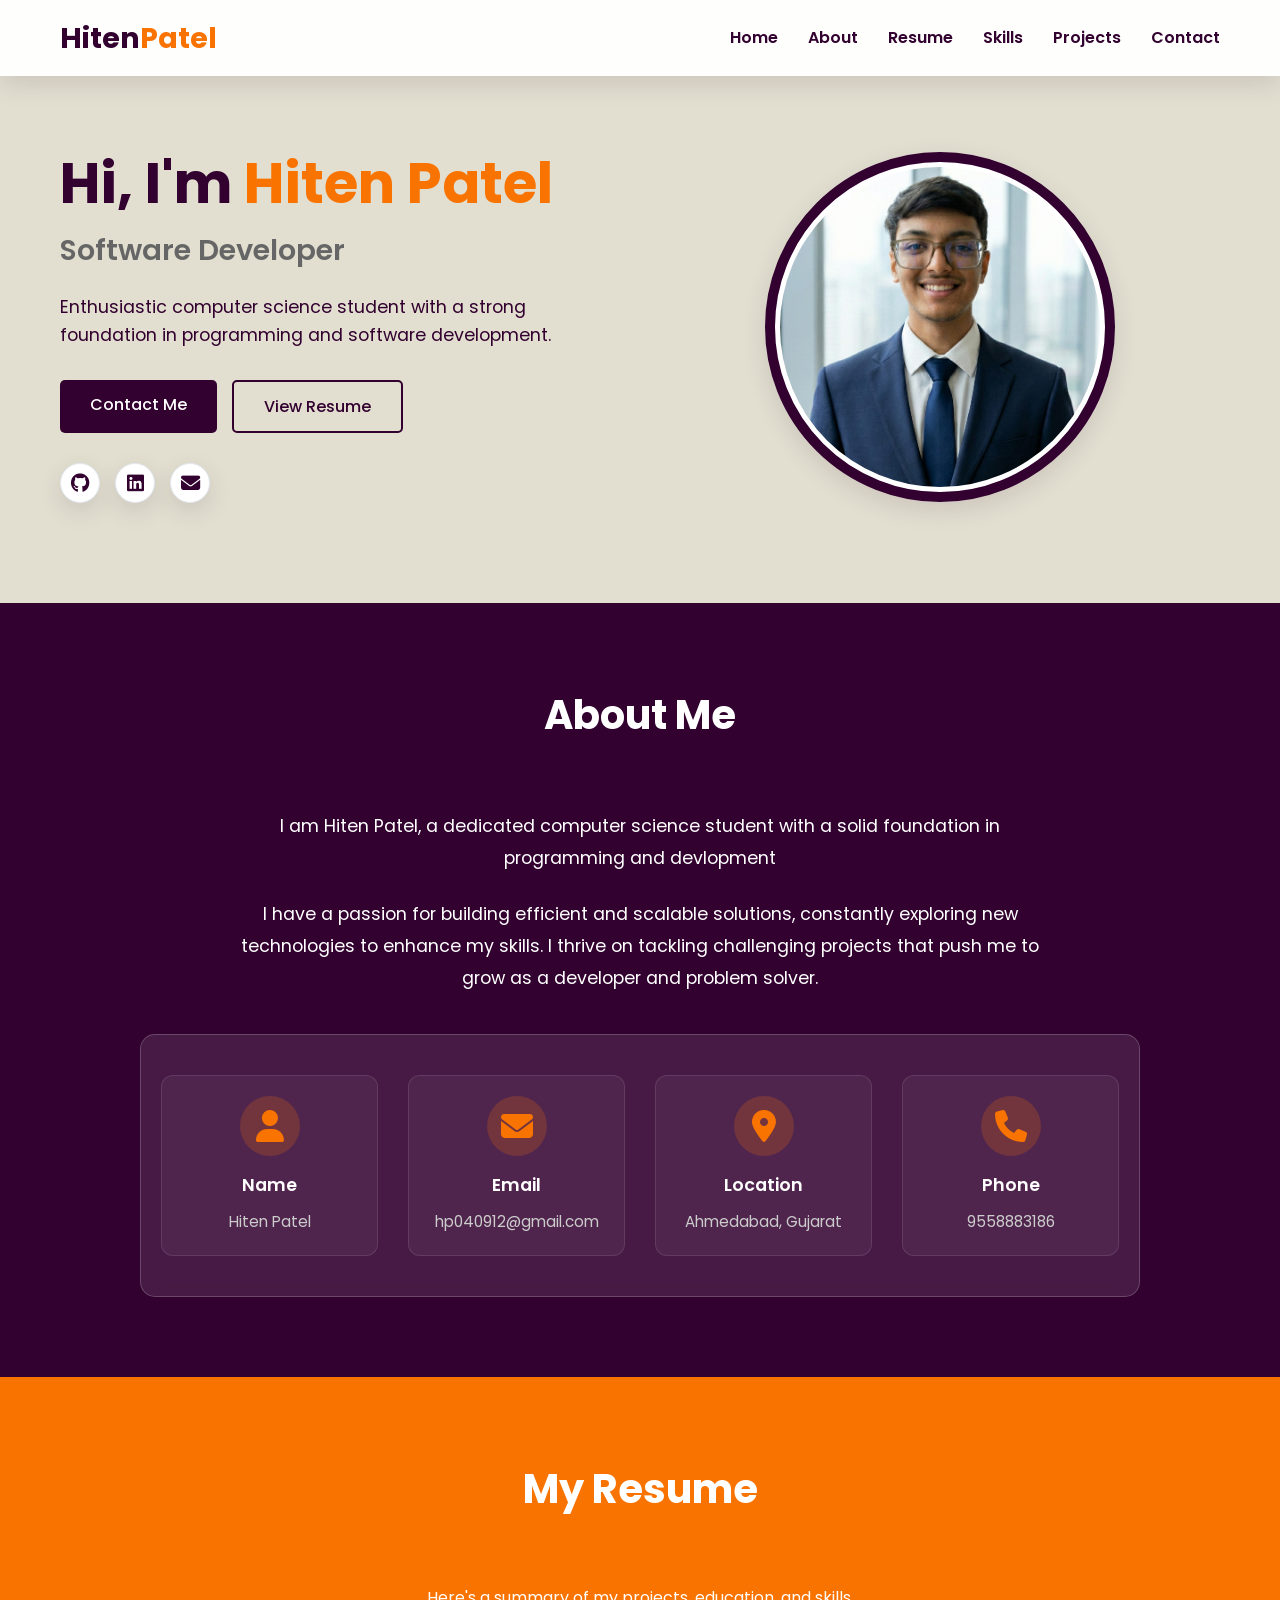
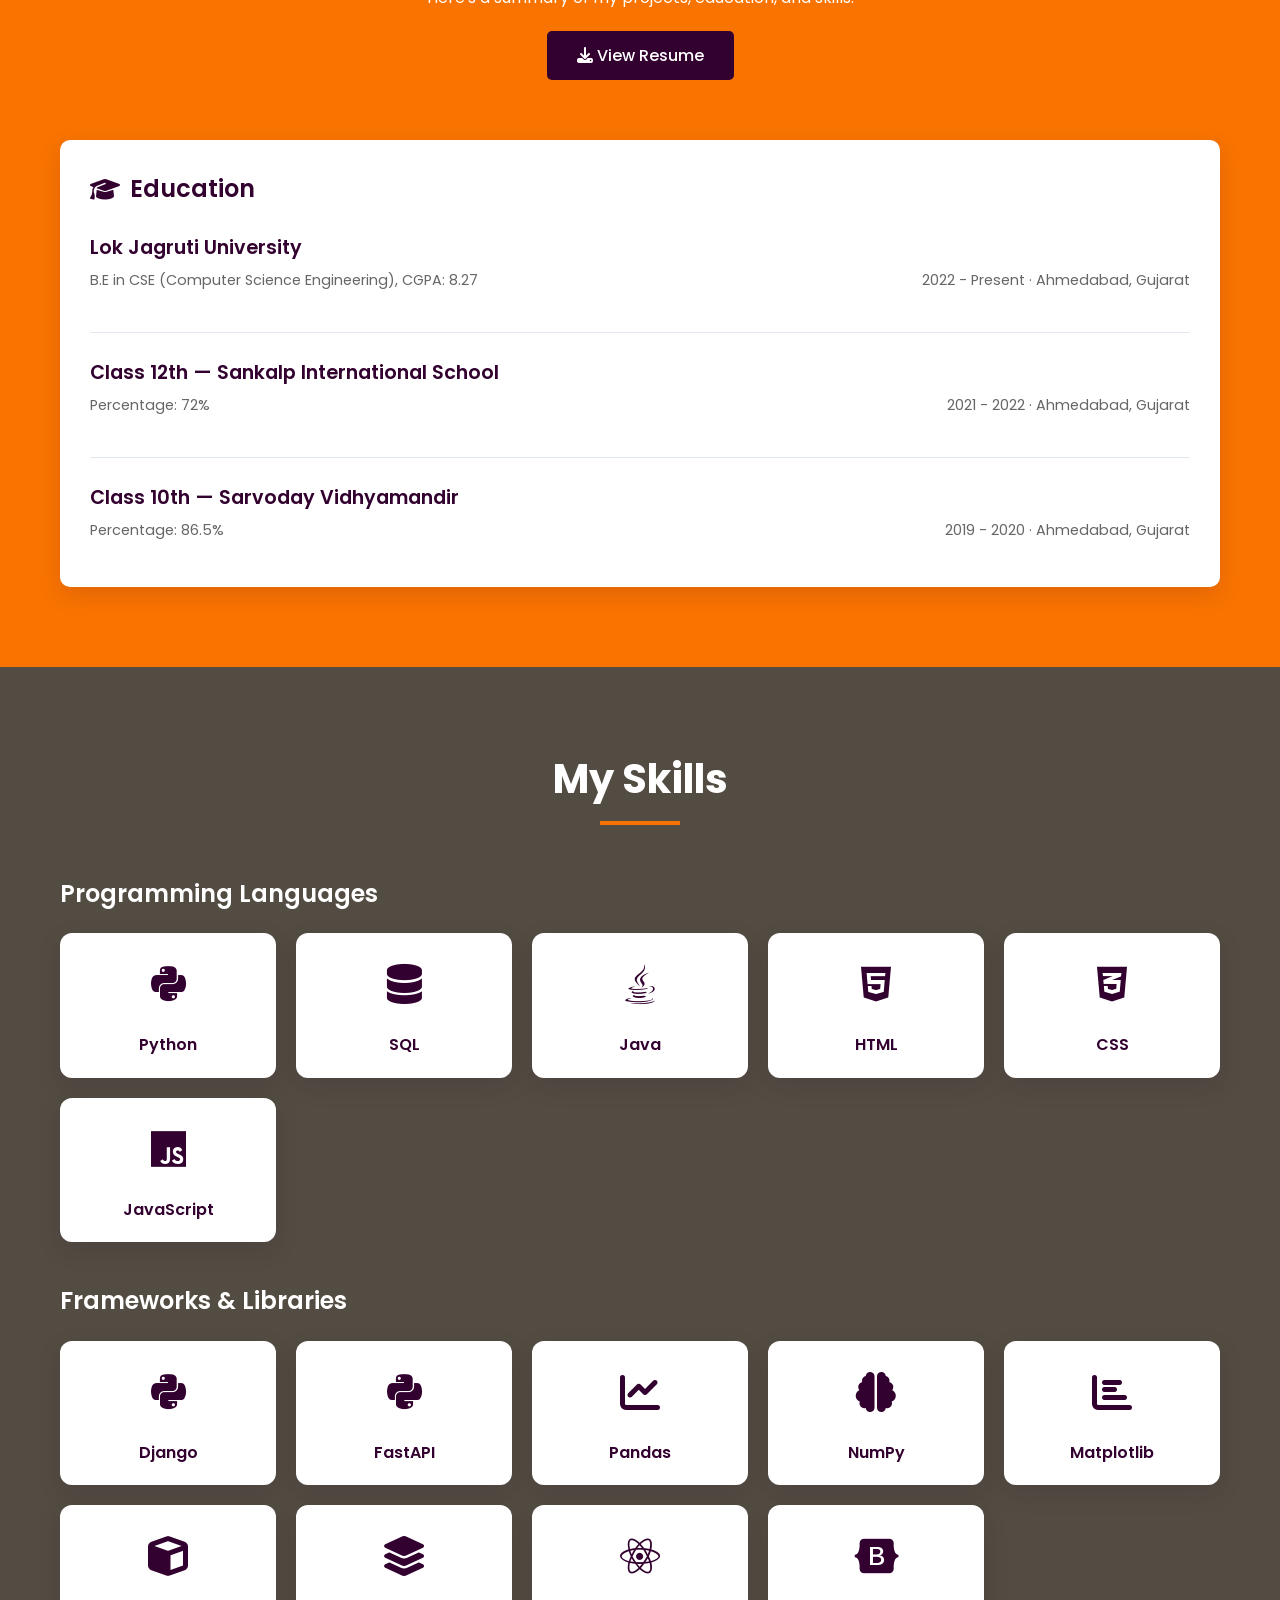
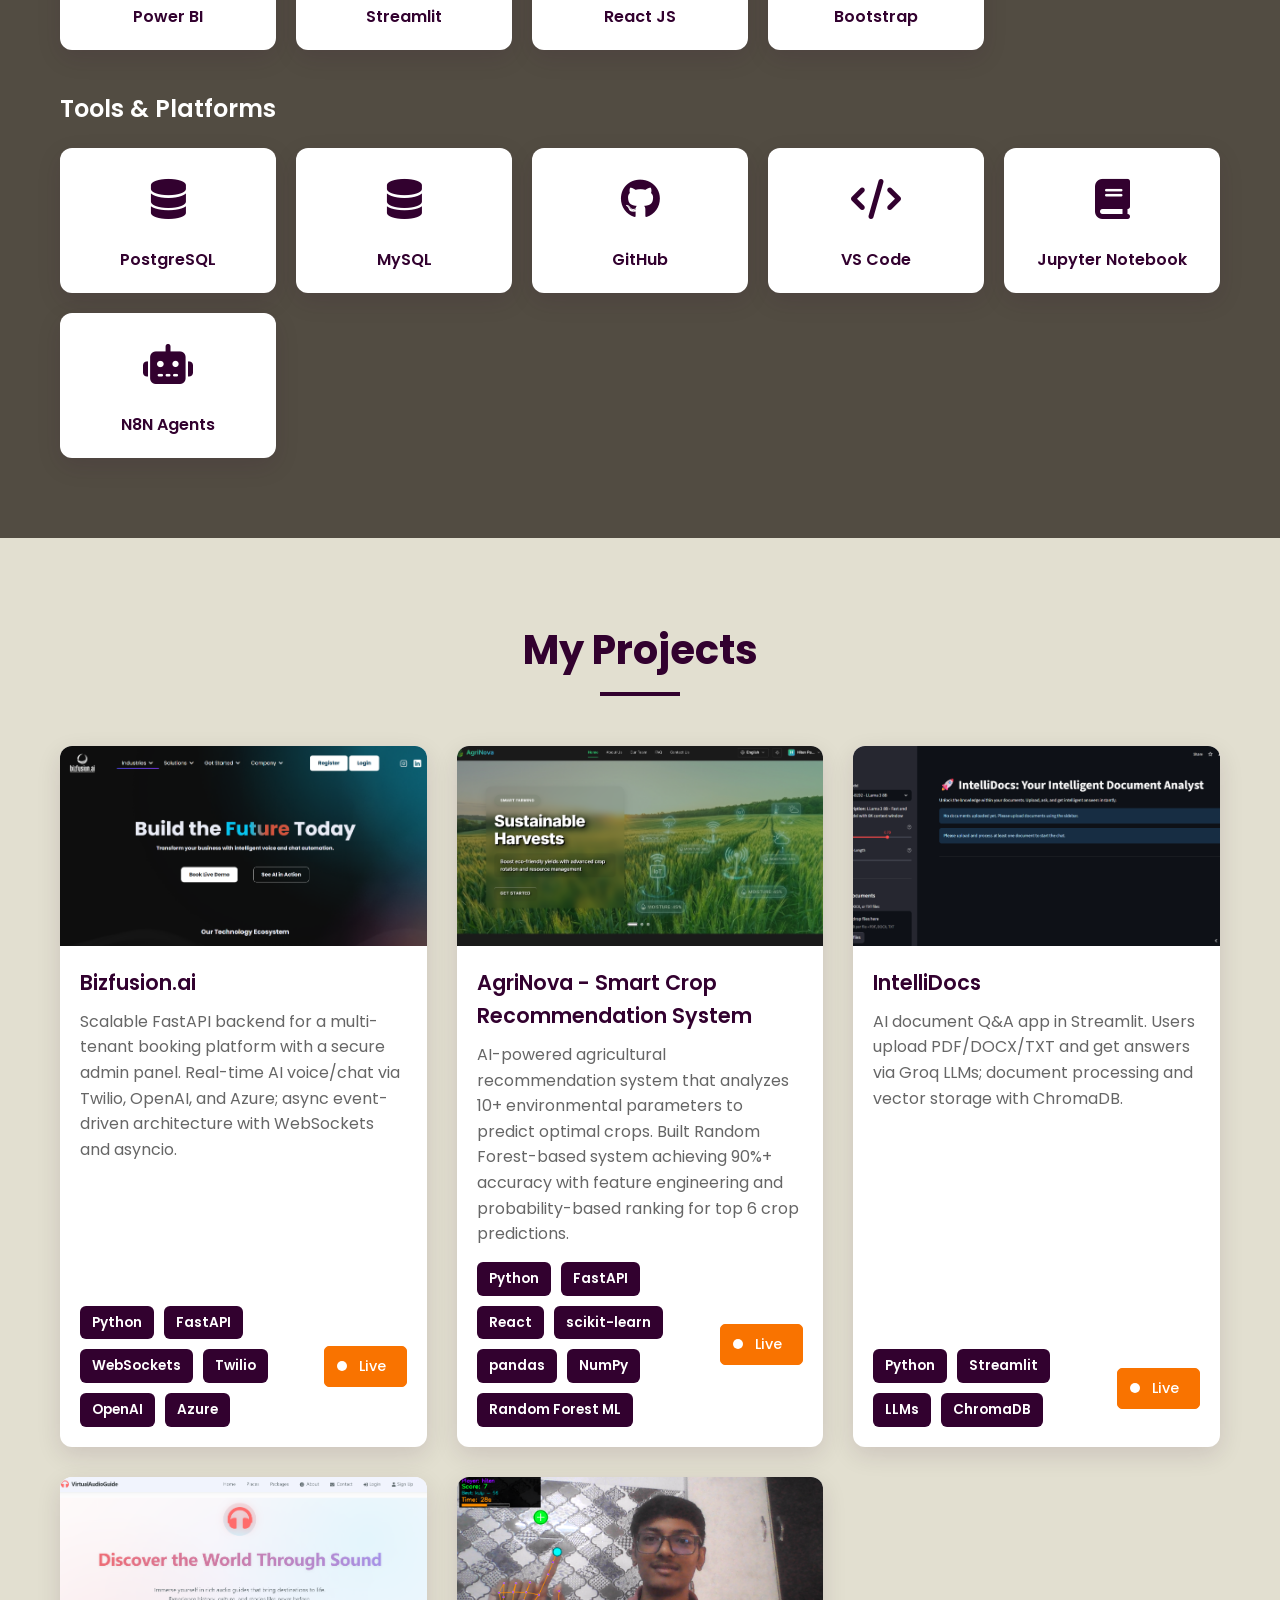
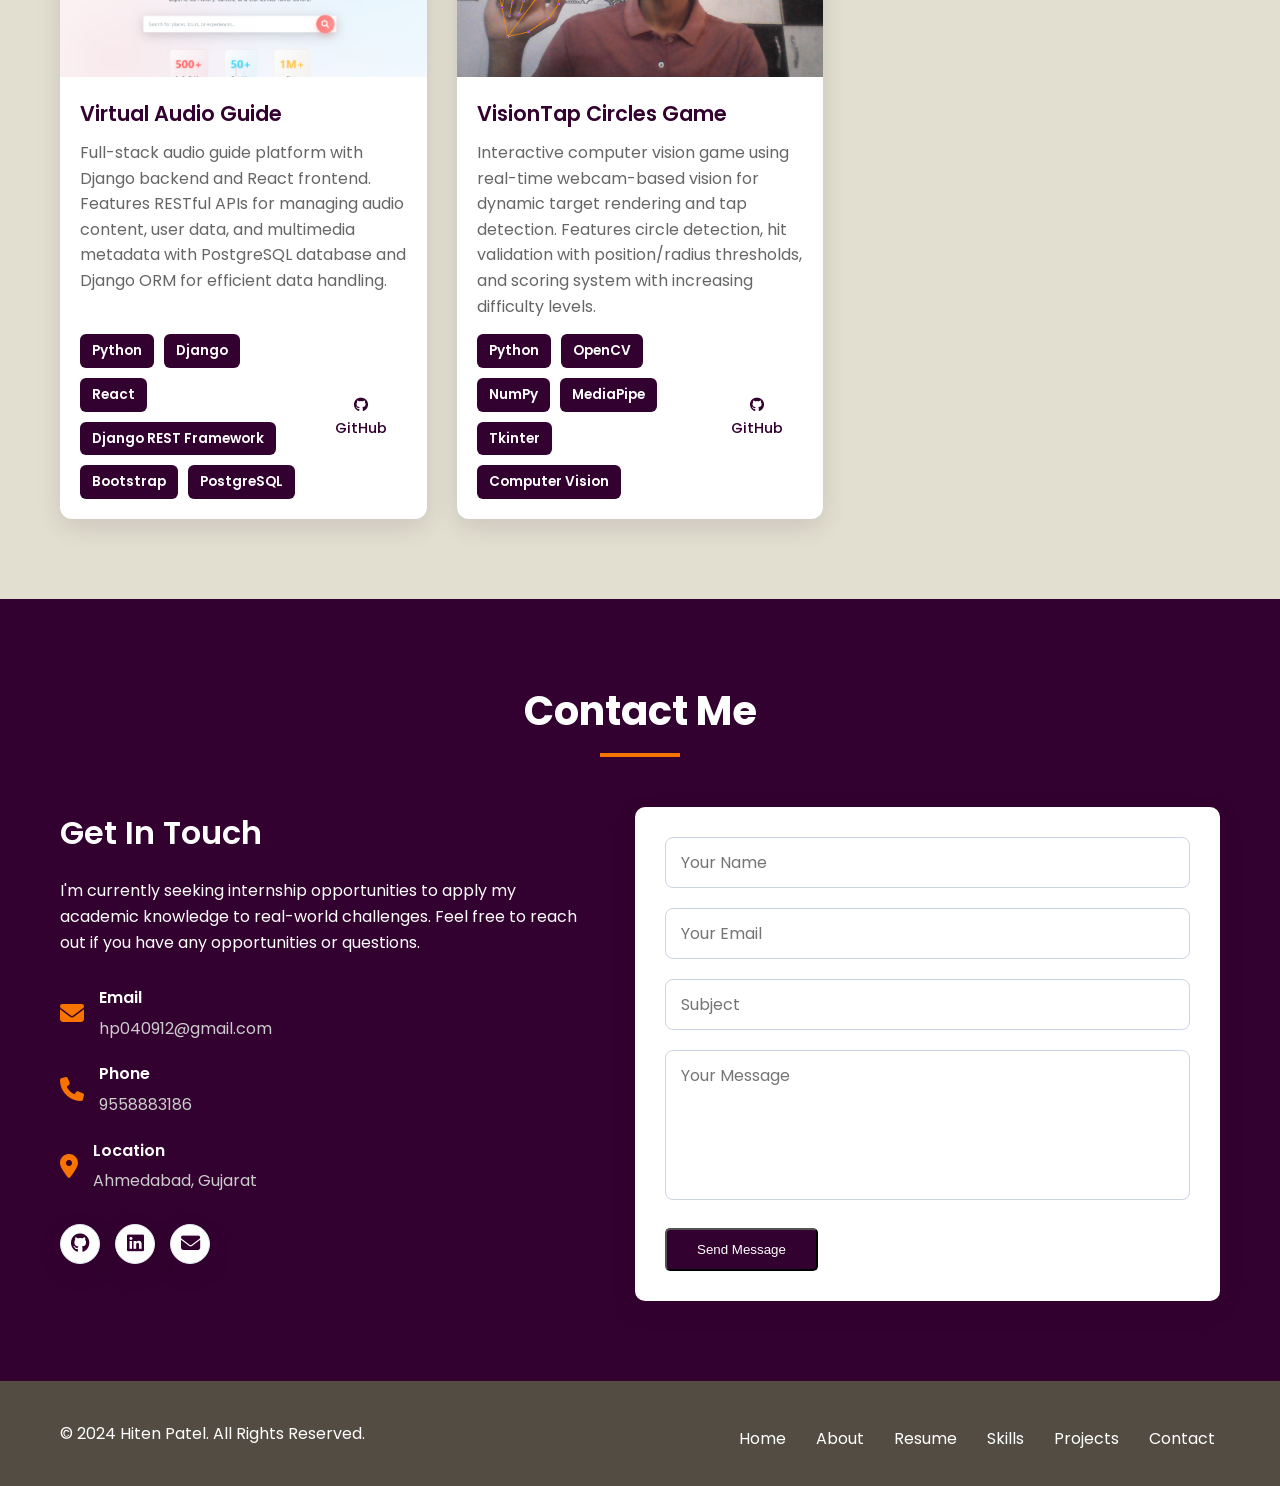
==== commit bf04fa30: "updated spi" ====
--- a/index.html
+++ b/index.html
@@ -127,7 +127,7 @@
                             <div class="resume-item-header">
                                 <h4>Lok Jagruti University</h4>
                                 <div class="resume-item-meta">
-                                    <span class="company">B.E in CSE (Computer Science Engineering), CGPA: 7.74</span>
+                                    <span class="company">B.E in CSE (Computer Science Engineering), CGPA: 8.27</span>
                                     <span class="duration">2022 - Present · Ahmedabad, Gujarat</span>
                                 </div>
                             </div>
@@ -137,7 +137,7 @@
                             <div class="resume-item-header">
                                 <h4>Class 12th — Sankalp International School</h4>
                                 <div class="resume-item-meta">
-                                    <span class="company">Percentage: 71%</span>
+                                    <span class="company">Percentage: 72%</span>
                                     <span class="duration">2021 - 2022 · Ahmedabad, Gujarat</span>
                                 </div>
                             </div>
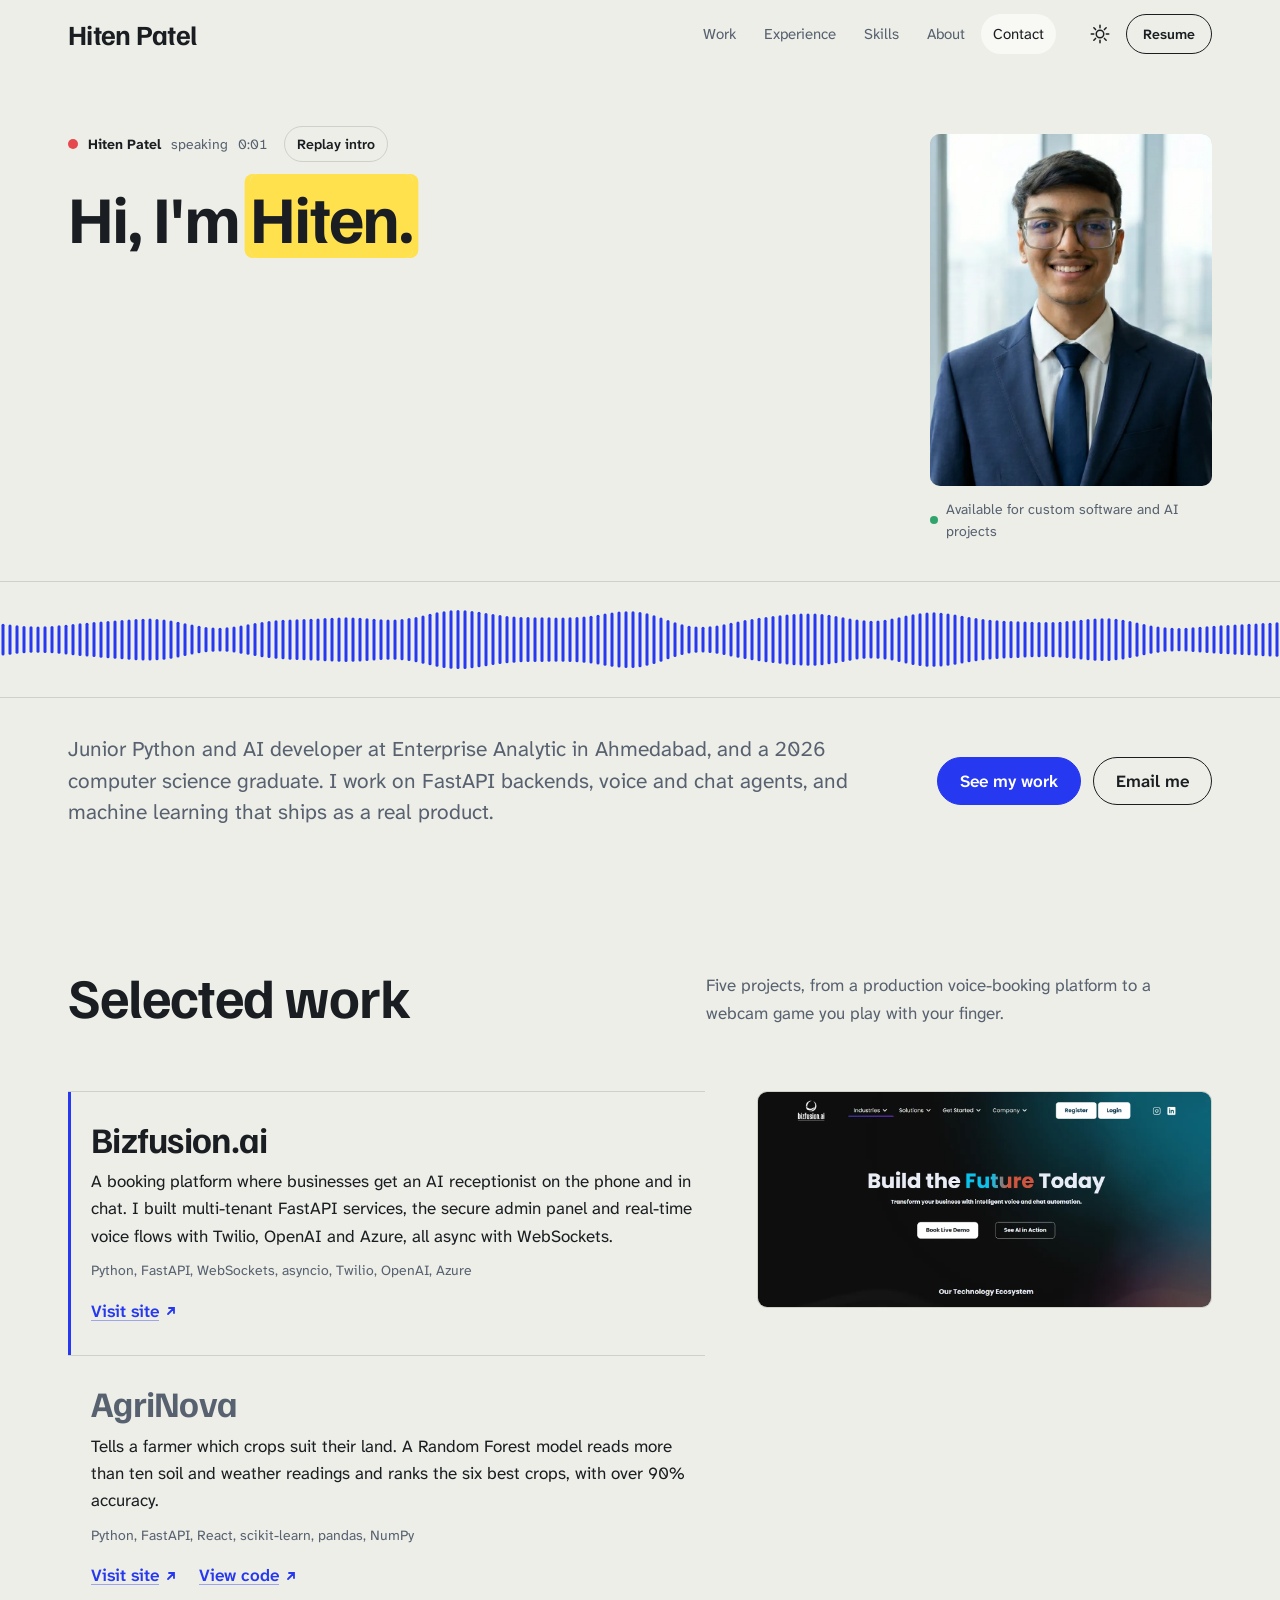
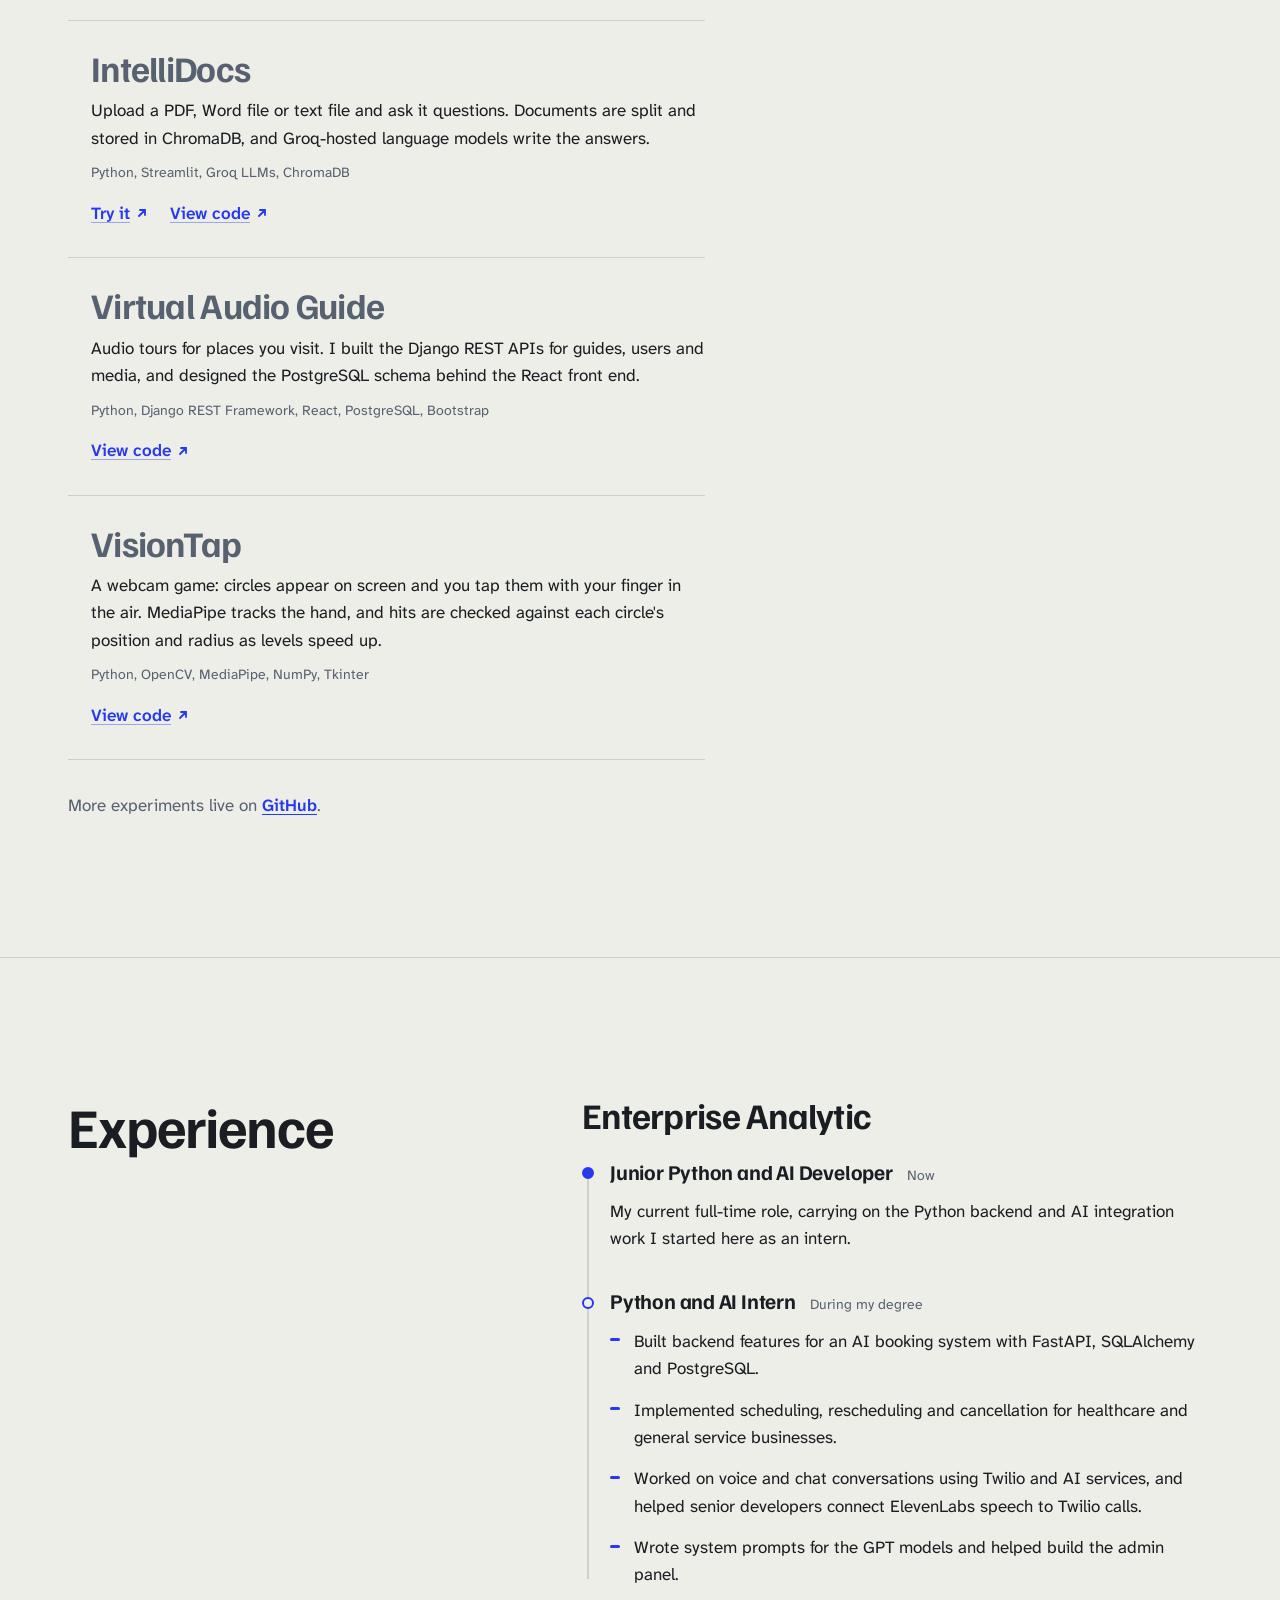
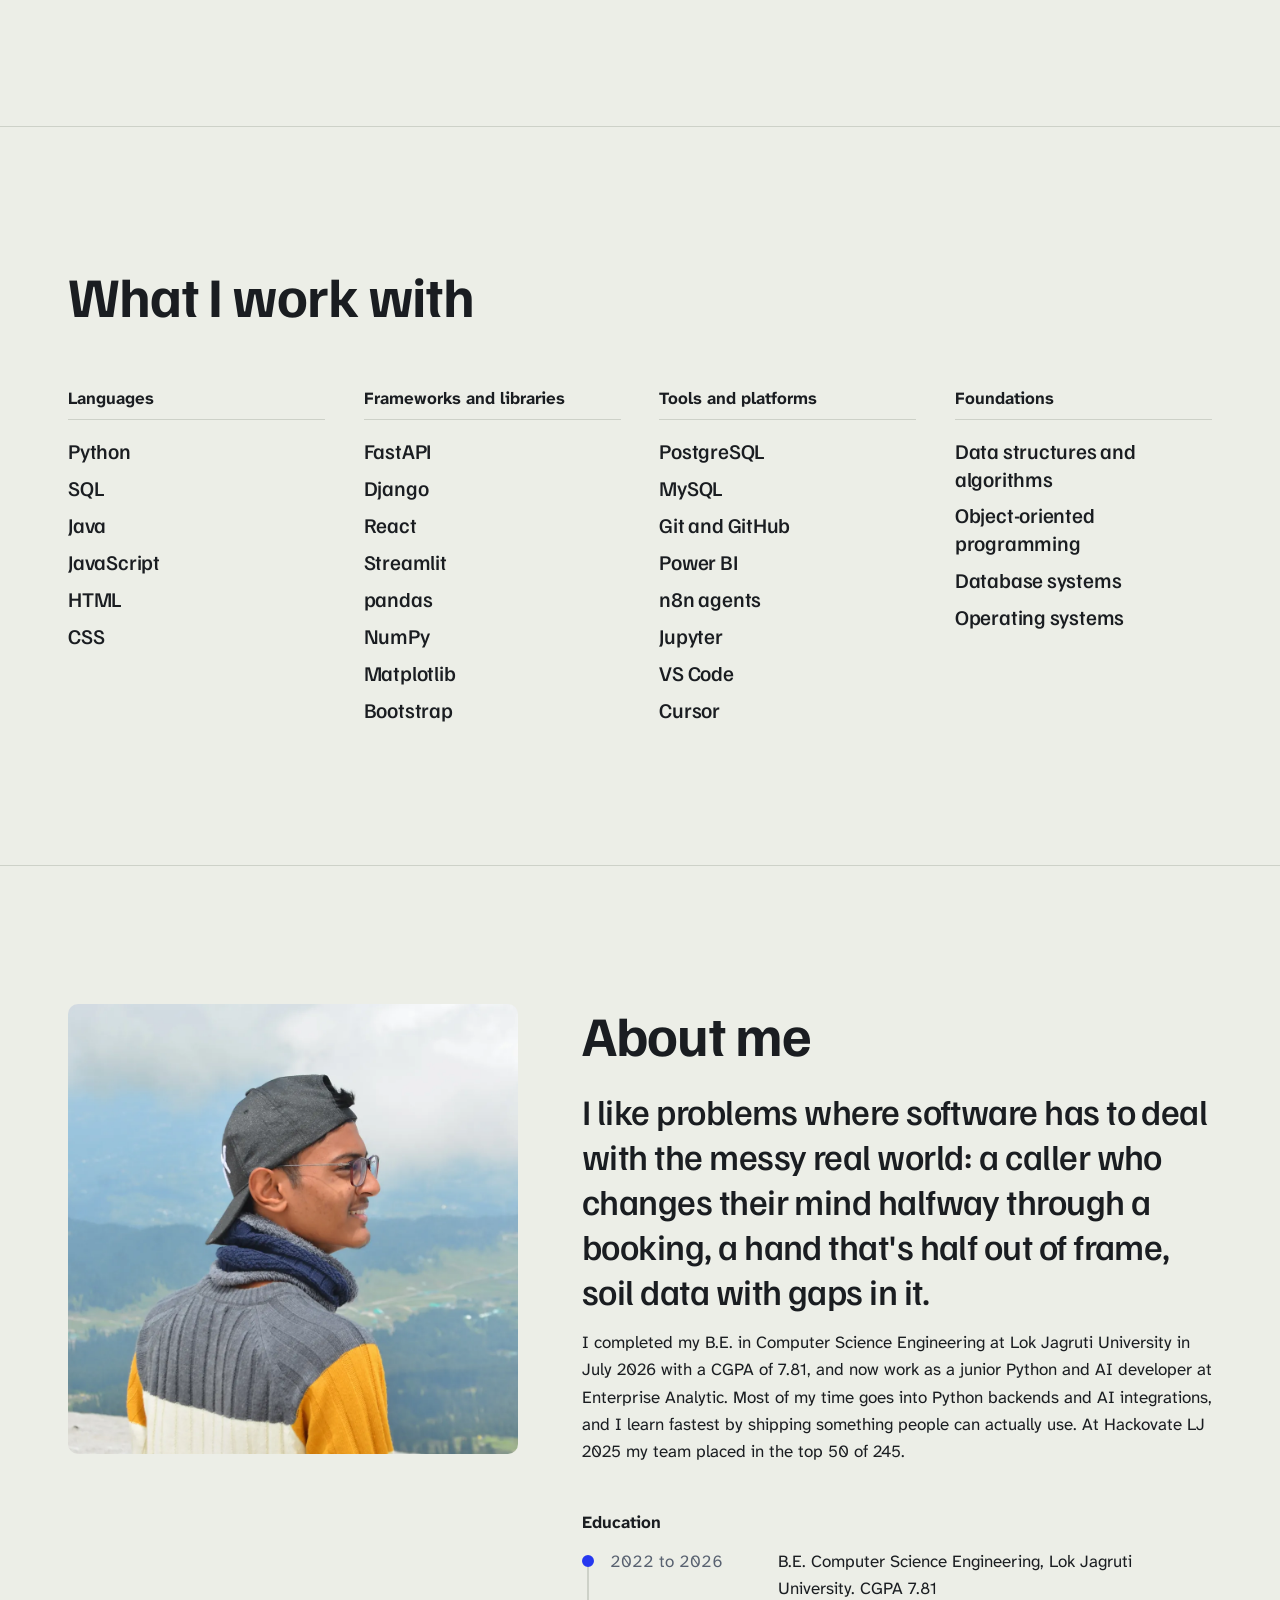
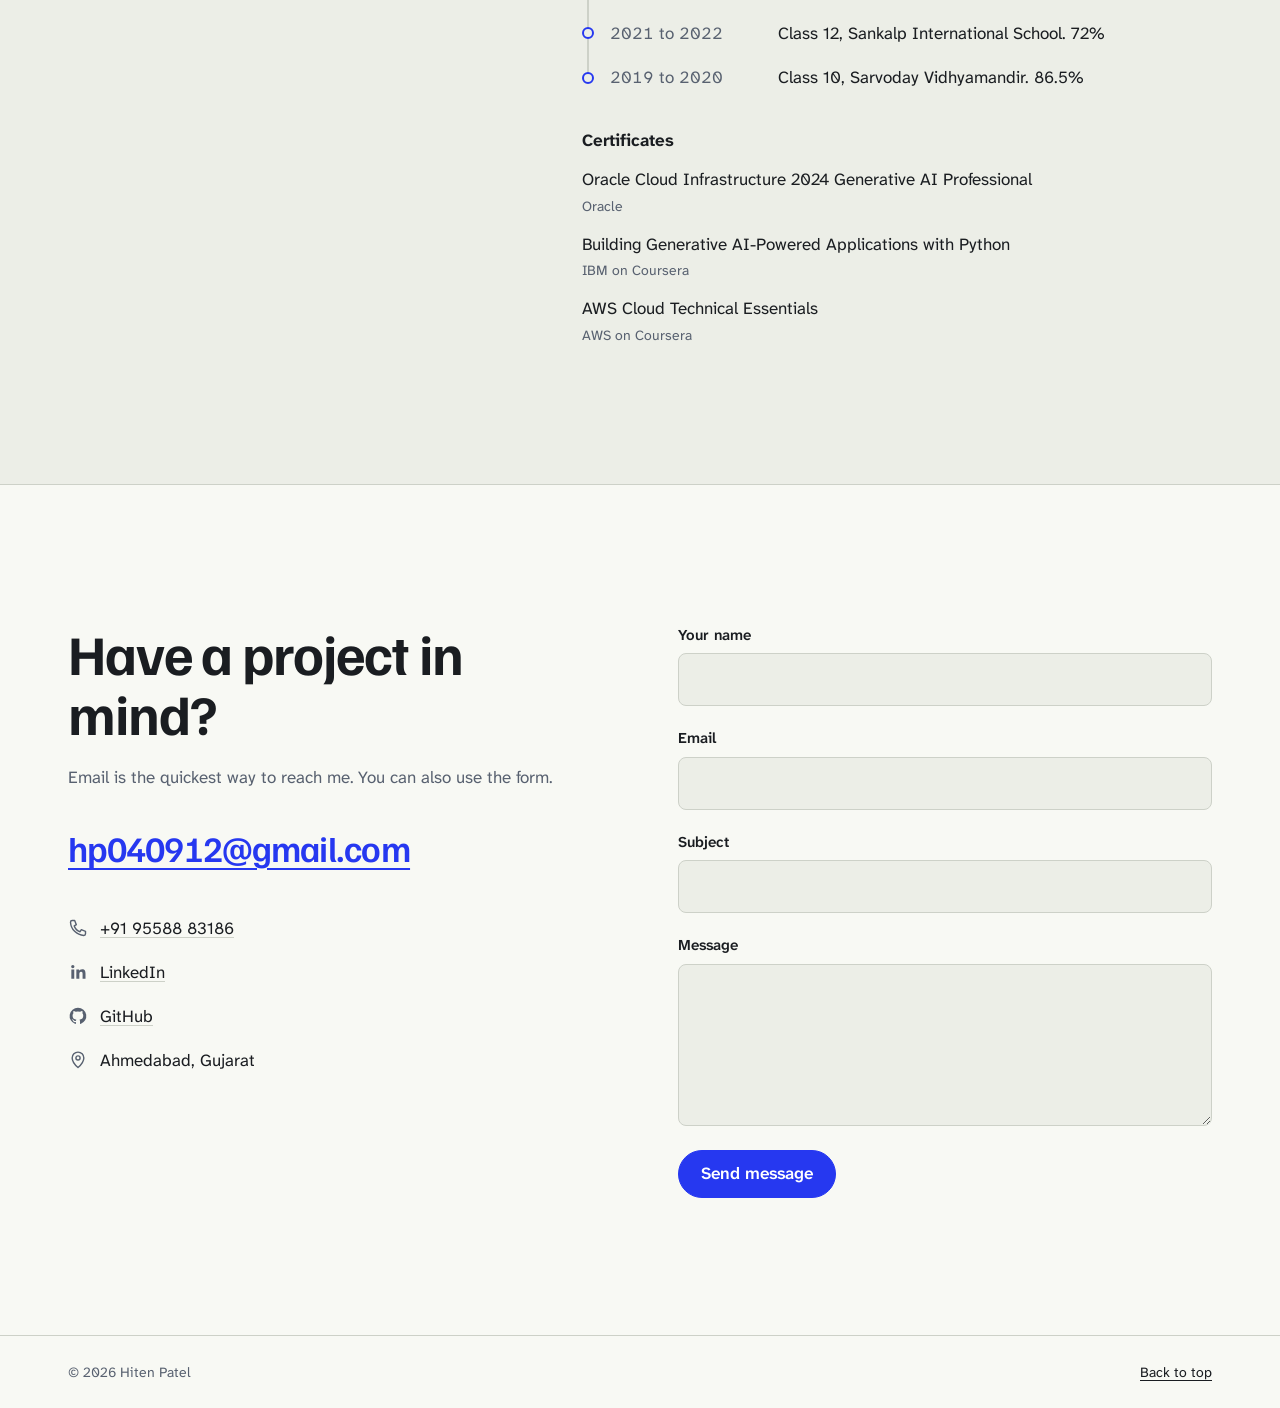
==== commit 87ab6046: "Redesign portfolio around a live-caption intro - New hero: the intro transcribes itself word by word" ====
--- a/index.html
+++ b/index.html
@@ -3,462 +3,311 @@
 <head>
     <meta charset="UTF-8">
     <meta name="viewport" content="width=device-width, initial-scale=1.0">
-    <title>Hiten Patel | Software Developer</title>
+    <title>Hiten Patel | Python and AI Developer</title>
+    <meta name="description" content="Hiten Patel is a Python and AI developer in Ahmedabad building voice and chat agents, FastAPI backends and machine learning tools.">
+    <meta property="og:title" content="Hiten Patel | Python and AI Developer">
+    <meta property="og:description" content="Custom software, AI agents and AI integrations, built by Hiten Patel.">
+    <meta property="og:image" content="images/web/hiten-portrait.webp">
+    <meta name="theme-color" content="#ECEEE7" media="(prefers-color-scheme: light)">
+    <meta name="theme-color" content="#15171B" media="(prefers-color-scheme: dark)">
+    <link rel="icon" href="data:image/svg+xml,%3Csvg xmlns='http://www.w3.org/2000/svg' viewBox='0 0 32 32'%3E%3Crect width='32' height='32' rx='8' fill='%232638F0'/%3E%3Cg fill='%23fff'%3E%3Crect x='6' y='13' width='3' height='6' rx='1.5'/%3E%3Crect x='11' y='8' width='3' height='16' rx='1.5'/%3E%3Crect x='16' y='11' width='3' height='10' rx='1.5'/%3E%3Crect x='21' y='6' width='3' height='20' rx='1.5'/%3E%3C/g%3E%3C/svg%3E">
+    <link rel="preconnect" href="https://fonts.googleapis.com">
+    <link rel="preconnect" href="https://fonts.gstatic.com" crossorigin>
+    <link href="https://fonts.googleapis.com/css2?family=Atkinson+Hyperlegible+Next:ital,wght@0,400;0,600;0,700;1,400&family=Familjen+Grotesk:wght@400..700&display=swap" rel="stylesheet">
     <link rel="stylesheet" href="css/style.css">
-    <link rel="stylesheet" href="https://cdnjs.cloudflare.com/ajax/libs/font-awesome/6.4.0/css/all.min.css">
-    <link href="https://fonts.googleapis.com/css2?family=Poppins:wght@300;400;500;600;700&display=swap" rel="stylesheet">
+    <script>
+        try { var t = localStorage.getItem('theme'); if (t) document.documentElement.setAttribute('data-theme', t); } catch (e) {}
+    </script>
 </head>
 <body>
-    <!-- Header Section -->
-    <header>
-        <div class="container">
-            <nav>
-                <div class="logo">Hiten<span>Patel</span></div>
-                <ul class="nav-links">
-                    <li><a href="#home" class="active">Home</a></li>
-                    <li><a href="#about">About</a></li>
-                    <li><a href="#resume">Resume</a></li>
-                    <li><a href="#skills">Skills</a></li>
-                    <li><a href="#projects">Projects</a></li>
-                    <li><a href="#contact">Contact</a></li>
-                </ul>
-                <div class="hamburger">
-                    <span class="bar"></span>
-                    <span class="bar"></span>
-                    <span class="bar"></span>
-                </div>
+    <a class="skip-link" href="#main">Skip to content</a>
+
+    <header class="site-header" id="top">
+        <div class="wrap header-inner">
+            <a href="#top" class="wordmark" aria-label="Hiten Patel, back to top">
+                Hiten Patel
+            </a>
+
+            <nav class="site-nav" id="site-nav" aria-label="Main">
+                <a href="#work">Work</a>
+                <a href="#experience">Experience</a>
+                <a href="#skills">Skills</a>
+                <a href="#about">About</a>
+                <a href="#contact">Contact</a>
+                <a href="images/hitenCV.pdf" class="nav-resume" target="_blank" rel="noopener">Resume (PDF)</a>
             </nav>
+
+            <div class="header-actions">
+                <button class="icon-btn theme-toggle" type="button" aria-label="Switch colour theme">
+                    <svg class="i-sun" viewBox="0 0 24 24" aria-hidden="true"><circle cx="12" cy="12" r="4.5"/><path d="M12 1.5v3M12 19.5v3M4.6 4.6l2.1 2.1M17.3 17.3l2.1 2.1M1.5 12h3M19.5 12h3M4.6 19.4l2.1-2.1M17.3 6.7l2.1-2.1"/></svg>
+                    <svg class="i-moon" viewBox="0 0 24 24" aria-hidden="true"><path d="M20.5 14.2A8.5 8.5 0 0 1 9.8 3.5a8.5 8.5 0 1 0 10.7 10.7z"/></svg>
+                </button>
+                <a class="btn btn-small" href="images/hitenCV.pdf" target="_blank" rel="noopener">Resume</a>
+                <button class="icon-btn menu-toggle" type="button" aria-expanded="false" aria-controls="site-nav" aria-label="Open menu">
+                    <svg viewBox="0 0 24 24" aria-hidden="true"><path d="M3 7h18M3 12h18M3 17h18"/></svg>
+                </button>
+            </div>
         </div>
     </header>
 
-    <!-- Hero Section -->
-    <section id="home" class="hero">
-        <div class="container">
-            <div class="hero-content">
-                <div class="hero-text">
-                    <h1>Hi, I'm <span>Hiten Patel</span></h1>
-                    <h2>Software Developer</h2>
-                    <p>Enthusiastic computer science student with a strong foundation in programming and software development.</p>
-                    <div class="hero-btns">
-                        <a href="#contact" class="btn primary-btn">Contact Me</a>
-                        <a href="#resume" class="btn secondary-btn">View Resume</a>
-                    </div>
-                    <div class="social-icons">
-                        <a href="https://github.com/hitten04" target="_blank"><i class="fab fa-github"></i></a>
-                        <a href="https://www.linkedin.com/in/hitenpatel2004" target="_blank"><i class="fab fa-linkedin"></i></a>
-                        <a href="mailto:hp040912@gmail.com" target="_blank"><i class="fas fa-envelope"></i></a>
-                    </div>
-                </div>
-                <div class="hero-image">
-                    <div class="image-container">
-                        <!-- Profile image -->
-                        <img src="images/045.jpg" alt="Hiten Patel" class="profile-image">
-                    </div>
-                </div>
-            </div>
-        </div>
-    </section>
-
-    <!-- About Section -->
-    <section id="about" class="about">
-        <div class="container">
-            <div class="section-header">
-                <h2>About Me</h2>
-                <div class="underline"></div>
-            </div>
-            <div class="about-content">
-                <div class="about-text">
-                    <p>I am Hiten Patel, a dedicated computer science student with a solid foundation in programming and devlopment</p>
-                    <p>I have a passion for building efficient and scalable solutions, constantly exploring new technologies to enhance my skills. I thrive on tackling challenging projects that push me to grow as a developer and problem solver.</p>
-                    <div class="about-details">
-                        <div class="detail">
-                            <i class="fas fa-user"></i>
-                            <div>
-                                <h4>Name</h4>
-                                <p>Hiten Patel</p>
-                            </div>
+    <main id="main">
+        <!-- Hero: the intro transcribes itself like a live caption -->
+        <section class="hero" aria-labelledby="hero-title">
+            <div class="wrap hero-grid">
+                <div class="hero-copy">
+                    <div class="speaker">
+                        <span class="speaker-dot" aria-hidden="true"></span>
+                        <span class="speaker-name" aria-hidden="true">Hiten Patel</span>
+                        <span class="speaker-status" data-status aria-hidden="true">speaking</span>
+                        <span class="speaker-time" data-timer aria-hidden="true">0:00</span>
+                        <button class="replay" type="button" data-replay>Replay intro</button>
+                    </div>
+
+                    <h1 class="transcript" id="hero-title" data-transcript>Hi, I'm Hiten. I build custom software, AI agents and the integrations that put AI to work.</h1>
+                </div>
+
+                <figure class="hero-portrait">
+                    <img src="images/web/hiten-portrait.webp" width="900" height="933" alt="Hiten Patel in a navy suit, smiling" fetchpriority="high">
+                    <figcaption>Available for custom software and AI projects</figcaption>
+                </figure>
+            </div>
+
+            <div class="wave-wrap">
+                <canvas class="wave" data-wave aria-hidden="true" title="Move your cursor over the waveform"></canvas>
+            </div>
+
+            <div class="wrap hero-foot">
+                <p class="hero-sub">Junior Python and AI developer at Enterprise Analytic in Ahmedabad, and a 2026 computer science graduate. I work on FastAPI backends, voice and chat agents, and machine learning that ships as a real product.</p>
+                <div class="hero-actions">
+                    <a class="btn btn-primary" href="#work">See my work</a>
+                    <a class="btn" href="mailto:hp040912@gmail.com">Email me</a>
+                </div>
+            </div>
+        </section>
+
+        <!-- Work -->
+        <section class="section work" id="work" aria-labelledby="work-title">
+            <div class="wrap">
+                <div class="section-head">
+                    <h2 id="work-title">Selected work</h2>
+                    <p>Five projects, from a production voice-booking platform to a webcam game you play with your finger.</p>
+                </div>
+
+                <div class="work-layout">
+                    <ol class="project-list" data-projects>
+                        <li class="project is-active" data-image="images/web/bizfusion.webp">
+                            <img class="project-shot" src="images/web/bizfusion.webp" width="1400" height="665" alt="Bizfusion.ai landing page" loading="lazy">
+                            <div class="project-body">
+                                <h3 class="project-title">Bizfusion.ai</h3>
+                                <p>A booking platform where businesses get an AI receptionist on the phone and in chat. I built multi-tenant FastAPI services, the secure admin panel and real-time voice flows with Twilio, OpenAI and Azure, all async with WebSockets.</p>
+                                <p class="project-stack">Python, FastAPI, WebSockets, asyncio, Twilio, OpenAI, Azure</p>
+                                <div class="project-links">
+                                    <a href="https://bizfusion.ai/" target="_blank" rel="noopener">Visit site<svg viewBox="0 0 16 16" aria-hidden="true"><path d="M5 11 11 5M6 5h5v5"/></svg></a>
+                                </div>
+                            </div>
+                        </li>
+                        <li class="project" data-image="images/web/agrinova.webp">
+                            <img class="project-shot" src="images/web/agrinova.webp" width="1400" height="689" alt="AgriNova home page with a green crop field" loading="lazy">
+                            <div class="project-body">
+                                <h3 class="project-title">AgriNova</h3>
+                                <p>Tells a farmer which crops suit their land. A Random Forest model reads more than ten soil and weather readings and ranks the six best crops, with over 90% accuracy.</p>
+                                <p class="project-stack">Python, FastAPI, React, scikit-learn, pandas, NumPy</p>
+                                <div class="project-links">
+                                    <a href="https://agrinova.me/" target="_blank" rel="noopener">Visit site<svg viewBox="0 0 16 16" aria-hidden="true"><path d="M5 11 11 5M6 5h5v5"/></svg></a>
+                                    <a href="https://github.com/hitten04/AgriNova" target="_blank" rel="noopener">View code<svg viewBox="0 0 16 16" aria-hidden="true"><path d="M5 11 11 5M6 5h5v5"/></svg></a>
+                                </div>
+                            </div>
+                        </li>
+                        <li class="project" data-image="images/web/intellidocs.webp">
+                            <img class="project-shot" src="images/web/intellidocs.webp" width="1400" height="662" alt="IntelliDocs app with a document upload sidebar" loading="lazy">
+                            <div class="project-body">
+                                <h3 class="project-title">IntelliDocs</h3>
+                                <p>Upload a PDF, Word file or text file and ask it questions. Documents are split and stored in ChromaDB, and Groq-hosted language models write the answers.</p>
+                                <p class="project-stack">Python, Streamlit, Groq LLMs, ChromaDB</p>
+                                <div class="project-links">
+                                    <a href="https://intellidocs1.streamlit.app/" target="_blank" rel="noopener">Try it<svg viewBox="0 0 16 16" aria-hidden="true"><path d="M5 11 11 5M6 5h5v5"/></svg></a>
+                                    <a href="https://github.com/hitten04/IntelliDocs" target="_blank" rel="noopener">View code<svg viewBox="0 0 16 16" aria-hidden="true"><path d="M5 11 11 5M6 5h5v5"/></svg></a>
+                                </div>
+                            </div>
+                        </li>
+                        <li class="project" data-image="images/web/virtualaudioguide.webp">
+                            <img class="project-shot" src="images/web/virtualaudioguide.webp" width="1400" height="687" alt="Virtual Audio Guide home page, Discover the World Through Sound" loading="lazy">
+                            <div class="project-body">
+                                <h3 class="project-title">Virtual Audio Guide</h3>
+                                <p>Audio tours for places you visit. I built the Django REST APIs for guides, users and media, and designed the PostgreSQL schema behind the React front end.</p>
+                                <p class="project-stack">Python, Django REST Framework, React, PostgreSQL, Bootstrap</p>
+                                <div class="project-links">
+                                    <a href="https://github.com/hitten04/VirtualAudioGuide" target="_blank" rel="noopener">View code<svg viewBox="0 0 16 16" aria-hidden="true"><path d="M5 11 11 5M6 5h5v5"/></svg></a>
+                                </div>
+                            </div>
+                        </li>
+                        <li class="project" data-image="images/web/visiontap-cover.webp">
+                            <img class="project-shot" src="images/web/visiontap-cover.webp" width="1400" height="788" alt="VisionTap cover: Hiten raising his hand with tracking points drawn on it, next to a screenshot of the game and the OpenCV, Python and MediaPipe logos" loading="lazy">
+                            <div class="project-body">
+                                <h3 class="project-title">VisionTap</h3>
+                                <p>A webcam game: circles appear on screen and you tap them with your finger in the air. MediaPipe tracks the hand, and hits are checked against each circle's position and radius as levels speed up.</p>
+                                <p class="project-stack">Python, OpenCV, MediaPipe, NumPy, Tkinter</p>
+                                <div class="project-links">
+                                    <a href="https://github.com/hitten04/VisionTap-Circles-game-using-Opencv" target="_blank" rel="noopener">View code<svg viewBox="0 0 16 16" aria-hidden="true"><path d="M5 11 11 5M6 5h5v5"/></svg></a>
+                                </div>
+                            </div>
+                        </li>
+                    </ol>
+
+                    <div class="project-preview" aria-hidden="true">
+                        <div class="preview-frame" data-preview>
+                            <img src="images/web/bizfusion.webp" alt="" class="is-shown">
                         </div>
-                        <div class="detail">
-                            <i class="fas fa-envelope"></i>
-                            <div>
-                                <h4>Email</h4>
-                                <p>hp040912@gmail.com</p>
-                            </div>
+                    </div>
+                </div>
+
+                <p class="more-work">More experiments live on <a href="https://github.com/hitten04" target="_blank" rel="noopener">GitHub</a>.</p>
+            </div>
+        </section>
+
+        <!-- Experience -->
+        <section class="section experience" id="experience" aria-labelledby="experience-title">
+            <div class="wrap exp-grid">
+                <h2 id="experience-title">Experience</h2>
+                <article class="job">
+                    <header class="job-head">
+                        <h3>Enterprise Analytic</h3>
+                    </header>
+                    <ol class="roles">
+                        <li class="role is-current">
+                            <div class="role-head">
+                                <h4>Junior Python and AI Developer</h4>
+                                <span class="role-when">Now</span>
+                            </div>
+                            <p>My current full-time role, carrying on the Python backend and AI integration work I started here as an intern.</p>
+                        </li>
+                        <li class="role">
+                            <div class="role-head">
+                                <h4>Python and AI Intern</h4>
+                                <span class="role-when">During my degree</span>
+                            </div>
+                            <ul class="job-points">
+                                <li>Built backend features for an AI booking system with FastAPI, SQLAlchemy and PostgreSQL.</li>
+                                <li>Implemented scheduling, rescheduling and cancellation for healthcare and general service businesses.</li>
+                                <li>Worked on voice and chat conversations using Twilio and AI services, and helped senior developers connect ElevenLabs speech to Twilio calls.</li>
+                                <li>Wrote system prompts for the GPT models and helped build the admin panel.</li>
+                            </ul>
+                        </li>
+                    </ol>
+                </article>
+            </div>
+        </section>
+
+        <!-- Skills -->
+        <section class="section skills" id="skills" aria-labelledby="skills-title">
+            <div class="wrap">
+                <div class="section-head">
+                    <h2 id="skills-title">What I work with</h2>
+                </div>
+                <div class="skill-groups">
+                    <div class="skill-group">
+                        <h3>Languages</h3>
+                        <ul><li>Python</li><li>SQL</li><li>Java</li><li>JavaScript</li><li>HTML</li><li>CSS</li></ul>
+                    </div>
+                    <div class="skill-group">
+                        <h3>Frameworks and libraries</h3>
+                        <ul><li>FastAPI</li><li>Django</li><li>React</li><li>Streamlit</li><li>pandas</li><li>NumPy</li><li>Matplotlib</li><li>Bootstrap</li></ul>
+                    </div>
+                    <div class="skill-group">
+                        <h3>Tools and platforms</h3>
+                        <ul><li>PostgreSQL</li><li>MySQL</li><li>Git and GitHub</li><li>Power BI</li><li>n8n agents</li><li>Jupyter</li><li>VS Code</li><li>Cursor</li></ul>
+                    </div>
+                    <div class="skill-group">
+                        <h3>Foundations</h3>
+                        <ul><li>Data structures and algorithms</li><li>Object-oriented programming</li><li>Database systems</li><li>Operating systems</li></ul>
+                    </div>
+                </div>
+            </div>
+        </section>
+
+        <!-- About -->
+        <section class="section about" id="about" aria-labelledby="about-title">
+            <div class="wrap about-grid">
+                <figure class="about-photo">
+                    <img src="images/web/hiten-mountains.webp" width="1100" height="1100" alt="Hiten in a cap and scarf, looking out over misty mountains" loading="lazy">
+                </figure>
+                <div class="about-copy">
+                    <h2 id="about-title">About me</h2>
+                    <p class="lead">I like problems where software has to deal with the messy real world: a caller who changes their mind halfway through a booking, a hand that's half out of frame, soil data with gaps in it.</p>
+                    <p>I completed my B.E. in Computer Science Engineering at Lok Jagruti University in July 2026 with a CGPA of 7.81, and now work as a junior Python and AI developer at Enterprise Analytic. Most of my time goes into Python backends and AI integrations, and I learn fastest by shipping something people can actually use. At Hackovate LJ 2025 my team placed in the top 50 of 245.</p>
+
+                    <div class="facts">
+                        <div class="fact-block">
+                            <h3>Education</h3>
+                            <ol class="timeline">
+                                <li><span class="tl-year">2022 to 2026</span><span class="tl-what">B.E. Computer Science Engineering, Lok Jagruti University. CGPA 7.81</span></li>
+                                <li><span class="tl-year">2021 to 2022</span><span class="tl-what">Class 12, Sankalp International School. 72%</span></li>
+                                <li><span class="tl-year">2019 to 2020</span><span class="tl-what">Class 10, Sarvoday Vidhyamandir. 86.5%</span></li>
+                            </ol>
                         </div>
-                        <div class="detail">
-                            <i class="fas fa-map-marker-alt"></i>
-                            <div>
-                                <h4>Location</h4>
-                                <p>Ahmedabad, Gujarat</p>
-                            </div>
+                        <div class="fact-block">
+                            <h3>Certificates</h3>
+                            <ul class="certs">
+                                <li>Oracle Cloud Infrastructure 2024 Generative AI Professional <span>Oracle</span></li>
+                                <li>Building Generative AI-Powered Applications with Python <span>IBM on Coursera</span></li>
+                                <li>AWS Cloud Technical Essentials <span>AWS on Coursera</span></li>
+                            </ul>
                         </div>
-                        <div class="detail">
-                            <i class="fas fa-phone"></i>
-                            <div>
-                                <h4>Phone</h4>
-                                <p>9558883186</p>
-                            </div>
-                        </div>
-                    </div>                    
-                </div>
-            </div>
-        </div>
-    </section>
-
-    <!-- Resume Section -->
-    <section id="resume" class="resume">
-        <div class="container">
-            <div class="section-header">
-                <h2>My Resume</h2>
-                <div class="underline"></div>
-            </div>
-            <div class="resume-content">
-                <div class="resume-download">
-                    <p>Here's a summary of my projects, education, and skills.</p>
-                    <a href="images/hitenCV.pdf#view=FitH" class="btn primary-btn" target="_blank" rel="noopener"><i class="fas fa-download"></i> View Resume</a>
-                </div>
-                
-                <div class="resume-sections">
-                    <!-- Education Section -->
-                    <div class="resume-section">
-                        <h3><i class="fas fa-graduation-cap"></i> Education</h3>
-
-                        <div class="resume-item">
-                            <div class="resume-item-header">
-                                <h4>Lok Jagruti University</h4>
-                                <div class="resume-item-meta">
-                                    <span class="company">B.E in CSE (Computer Science Engineering), CGPA: 8.27</span>
-                                    <span class="duration">2022 - Present · Ahmedabad, Gujarat</span>
-                                </div>
-                            </div>
-                        </div>
-
-                        <div class="resume-item">
-                            <div class="resume-item-header">
-                                <h4>Class 12th — Sankalp International School</h4>
-                                <div class="resume-item-meta">
-                                    <span class="company">Percentage: 72%</span>
-                                    <span class="duration">2021 - 2022 · Ahmedabad, Gujarat</span>
-                                </div>
-                            </div>
-                        </div>
-
-                        <div class="resume-item">
-                            <div class="resume-item-header">
-                                <h4>Class 10th — Sarvoday Vidhyamandir</h4>
-                                <div class="resume-item-meta">
-                                    <span class="company">Percentage: 86.5%</span>
-                                    <span class="duration">2019 - 2020 · Ahmedabad, Gujarat</span>
-                                </div>
-                            </div>
-                        </div>
-                    </div>
-                </div>
-            </div>
-        </div>
-    </section>
-
-    <!-- Skills Section -->
-    <section id="skills" class="skills">
-        <div class="container">
-            <div class="section-header">
-                <h2>My Skills</h2>
-                <div class="underline"></div>
-            </div>
-            <div class="skills-content">
-                <div class="skill-category">
-                    <h3>Programming Languages</h3>
-                    <div class="skills-grid">
-                        <div class="skill-item">
-                            <div class="skill-icon"><i class="fab fa-python"></i></div>
-                            <h4>Python</h4>
-                        </div>
-                        <div class="skill-item">
-                            <div class="skill-icon"><i class="fas fa-database"></i></div>
-                            <h4>SQL</h4>
-                        </div>
-                        <div class="skill-item">
-                            <div class="skill-icon"><i class="fab fa-java"></i></div>
-                            <h4>Java</h4>
-                        </div>
-                        <div class="skill-item">
-                            <div class="skill-icon"><i class="fab fa-html5"></i></div>
-                            <h4>HTML</h4>
-                        </div>
-                        <div class="skill-item">
-                            <div class="skill-icon"><i class="fab fa-css3-alt"></i></div>
-                            <h4>CSS</h4>
-                        </div>
-                        <div class="skill-item">
-                            <div class="skill-icon"><i class="fab fa-js"></i></div>
-                            <h4>JavaScript</h4>
-                        </div>
-                    </div>
-                </div>
-                <div class="skill-category">
-                    <h3>Frameworks & Libraries</h3>
-                    <div class="skills-grid">
-                        <div class="skill-item">
-                            <div class="skill-icon"><i class="fab fa-python"></i></div>
-                            <h4>Django</h4>
-                        </div>
-                        <div class="skill-item">
-                            <div class="skill-icon"><i class="fab fa-python"></i></div>
-                            <h4>FastAPI</h4>
-                        </div>
-                        <div class="skill-item">
-                            <div class="skill-icon"><i class="fas fa-chart-line"></i></div>
-                            <h4>Pandas</h4>
-                        </div>
-                        <div class="skill-item">
-                            <div class="skill-icon"><i class="fas fa-brain"></i></div>
-                            <h4>NumPy</h4>
-                        </div>
-                        <div class="skill-item">
-                            <div class="skill-icon"><i class="fas fa-chart-bar"></i></div>
-                            <h4>Matplotlib</h4>
-                        </div>
-                        <div class="skill-item">
-                            <div class="skill-icon"><i class="fas fa-cube"></i></div>
-                            <h4>Power BI</h4>
-                        </div>
-                        <div class="skill-item">
-                            <div class="skill-icon"><i class="fas fa-layer-group"></i></div>
-                            <h4>Streamlit</h4>
-                        </div>
-                        <div class="skill-item">
-                            <div class="skill-icon"><i class="fab fa-react"></i></div>
-                            <h4>React JS</h4>
-                        </div>
-                        <div class="skill-item">
-                            <div class="skill-icon"><i class="fab fa-bootstrap"></i></div>
-                            <h4>Bootstrap</h4>
-                        </div>
-                    </div>
-                </div>
-                <div class="skill-category">
-                    <h3>Tools & Platforms</h3>
-                    <div class="skills-grid">
-                        <div class="skill-item">
-                            <div class="skill-icon"><i class="fas fa-database"></i></div>
-                            <h4>PostgreSQL</h4>
-                        </div>
-                        <div class="skill-item">
-                            <div class="skill-icon"><i class="fas fa-database"></i></div>
-                            <h4>MySQL</h4>
-                        </div>
-                        <div class="skill-item">
-                            <div class="skill-icon"><i class="fab fa-github"></i></div>
-                            <h4>GitHub</h4>
-                        </div>
-                        <div class="skill-item">
-                            <div class="skill-icon"><i class="fas fa-code"></i></div>
-                            <h4>VS Code</h4>
-                        </div>
-                        <div class="skill-item">
-                            <div class="skill-icon"><i class="fas fa-book"></i></div>
-                            <h4>Jupyter Notebook</h4>
-                        </div>
-                        <div class="skill-item">
-                            <div class="skill-icon"><i class="fas fa-robot"></i></div>
-                            <h4>N8N Agents</h4>
-                        </div>
-                    </div>
-                </div>
-            </div>
-        </div>
-    </section>
-
-    <!-- Projects Section -->
-    <section id="projects" class="projects">
-        <div class="container">
-            <div class="section-header">
-                <h2>My Projects</h2>
-                <div class="underline"></div>
-            </div>
-                            <div class="projects-grid">
-                    <div class="project-card">
-                        <div class="project-image"><img src="images/bizfusion.png" alt="Bizfusion.ai"></div>
-                        <div class="project-info">
-                            <h3>Bizfusion.ai</h3>
-                            <p>Scalable FastAPI backend for a multi-tenant booking platform with a secure admin panel. Real-time AI voice/chat via Twilio, OpenAI, and Azure; async event-driven architecture with WebSockets and asyncio.</p>
-                            <div class="project-footer">
-                                <div class="project-tech">
-                                    <span>Python</span>
-                                    <span>FastAPI</span>
-                                    <span>WebSockets</span>
-                                    <span>Twilio</span>
-                                    <span>OpenAI</span>
-                                    <span>Azure</span>
-                                </div>
-                                <div class="project-links">
-                                    <a href="https://bizfusion.ai/" class="btn small-btn live-btn" target="_blank" rel="noopener">Live</a>
-                                </div>
-                            </div>
-                        </div>
-                    </div>
-                    <div class="project-card">
-                        <div class="project-image"><img src="images/agrinova.png" alt="AgriNova"></div>
-                        <div class="project-info">
-                            <h3>AgriNova - Smart Crop Recommendation System</h3>
-                            <p>AI-powered agricultural recommendation system that analyzes 10+ environmental parameters to predict optimal crops. Built Random Forest-based system achieving 90%+ accuracy with feature engineering and probability-based ranking for top 6 crop predictions.</p>
-                            <div class="project-footer">
-                                <div class="project-tech">
-                                    <span>Python</span>
-                                    <span>FastAPI</span>
-                                    <span>React</span>
-                                    <span>scikit-learn</span>
-                                    <span>pandas</span>
-                                    <span>NumPy</span>
-                                    <span>Random Forest ML</span>
-                                </div>
-                                <div class="project-links">
-                                    <a href="https://agrinova.me/" class="btn small-btn live-btn" target="_blank" rel="noopener">Live</a>
-                                </div>
-                            </div>
-                        </div>
-                    </div>
-                    <div class="project-card">
-                        <div class="project-image"><img src="images/intellidocs.png" alt="Bizfusion.ai"></div>
-                        <div class="project-info">
-                            <h3>IntelliDocs</h3>
-                            <p>AI document Q&A app in Streamlit. Users upload PDF/DOCX/TXT and get answers via Groq LLMs; document processing and vector storage with ChromaDB.</p>
-                            <div class="project-footer">
-                                <div class="project-tech">
-                                    <span>Python</span>
-                                    <span>Streamlit</span>
-                                    <span>LLMs</span>
-                                    <span>ChromaDB</span>
-                                </div>
-                                <div class="project-links">
-                                    <a href="https://intellidocs1.streamlit.app/" class="btn small-btn live-btn" target="_blank" rel="noopener">Live</a>
-                                </div>
-                            </div>
-                        </div>
-                    </div>
-                    <div class="project-card">
-                        <div class="project-image"><img src="images/virtualaudioguide.png" alt="Virtual Audio Guide"></div>
-                        <div class="project-info">
-                            <h3>Virtual Audio Guide</h3>
-                            <p>Full-stack audio guide platform with Django backend and React frontend. Features RESTful APIs for managing audio content, user data, and multimedia metadata with PostgreSQL database and Django ORM for efficient data handling.</p>
-                            <div class="project-footer">
-                                <div class="project-tech">
-                                    <span>Python</span>
-                                    <span>Django</span>
-                                    <span>React</span>
-                                    <span>Django REST Framework</span>
-                                    <span>Bootstrap</span>
-                                    <span>PostgreSQL</span>
-                                </div>
-                                <div class="project-links">
-                                    <a href="https://github.com/hitten04/VirtualAudioGuide" class="btn small-btn github-btn" target="_blank" rel="noopener"><i class="fab fa-github"></i> GitHub</a>
-                                </div>
-                            </div>
-                        </div>
-                    </div>
-                    <div class="project-card">
-                        <div class="project-image"><img src="images/visiontap.png" alt="VisionTap Circles Game"></div>
-                        <div class="project-info">
-                            <h3>VisionTap Circles Game</h3>
-                            <p>Interactive computer vision game using real-time webcam-based vision for dynamic target rendering and tap detection. Features circle detection, hit validation with position/radius thresholds, and scoring system with increasing difficulty levels.</p>
-                            <div class="project-footer">
-                                <div class="project-tech">
-                                    <span>Python</span>
-                                    <span>OpenCV</span>
-                                    <span>NumPy</span>
-                                    <span>MediaPipe</span>
-                                    <span>Tkinter</span>
-                                    <span>Computer Vision</span>
-                                </div>
-                                <div class="project-links">
-                                    <a href="#" class="btn small-btn github-btn" target="_blank" rel="noopener"><i class="fab fa-github"></i> GitHub</a>
-                                </div>
-                            </div>
-                        </div>
-                    </div>
-                </div>
-        </div>
-    </section>
-
-    <!-- Contact Section -->
-    <section id="contact" class="contact">
-        <div class="container">
-            <div class="section-header">
-                <h2>Contact Me</h2>
-                <div class="underline"></div>
-            </div>
-            <div class="contact-content">
-                <div class="contact-info">
-                    <h3>Get In Touch</h3>
-                    <p>I'm currently seeking internship opportunities to apply my academic knowledge to real-world challenges. Feel free to reach out if you have any opportunities or questions.</p>
-                    <div class="contact-details">
-                        <div class="contact-item">
-                            <i class="fas fa-envelope"></i>
-                            <div>
-                                <h4>Email</h4>
-                                <p>hp040912@gmail.com</p>
-                            </div>
-                        </div>
-                        <div class="contact-item">
-                            <i class="fas fa-phone"></i>
-                            <div>
-                                <h4>Phone</h4>
-                                <p>9558883186</p>
-                            </div>
-                        </div>
-                        <div class="contact-item">
-                            <i class="fas fa-map-marker-alt"></i>
-                            <div>
-                                <h4>Location</h4>
-                                <p>Ahmedabad, Gujarat</p>
-                            </div>
-                        </div>
-                    </div>
-                    <div class="social-icons">
-                        <a href="https://github.com/" target="_blank"><i class="fab fa-github"></i></a>
-                        <a href="https://www.linkedin.com/in/hitenpatel2004" target="_blank"><i class="fab fa-linkedin"></i></a>
-                        <a href="mailto:hp040912@gmail.com" target="_blank"><i class="fas fa-envelope"></i></a>
-                    </div>
-                </div>
-                <div class="contact-form">
-                    <form id="contactForm" action="https://formspree.io/f/moveqwob" method="POST">
-                        <div class="form-group">
-                            <input type="text" id="name" name="name" placeholder="Your Name" required>
-                        </div>
-                        <div class="form-group">
-                            <input type="email" id="email" name="email" placeholder="Your Email" required>
-                        </div>
-                        <div class="form-group">
-                            <input type="text" id="subject" name="subject" placeholder="Subject" required>
-                        </div>
-                        <div class="form-group">
-                            <textarea id="message" name="message" placeholder="Your Message" required></textarea>
-                        </div>
-                        <input type="hidden" name="_next" value="thanks.html">
-                        <button type="submit" class="btn primary-btn">Send Message</button>
-                    </form>
-                </div>
-            </div>
-        </div>
-    </section>
-
-    <!-- Footer -->
-    <footer>
-        <div class="container">
-            <div class="footer-content">
-                <p>&copy; 2024 Hiten Patel. All Rights Reserved.</p>
-                <div class="footer-links">
-                    <a href="#home">Home</a>
-                    <a href="#about">About</a>
-                    <a href="#resume">Resume</a>
-                    <a href="#skills">Skills</a>
-                    <a href="#projects">Projects</a>
-                    <a href="#contact">Contact</a>
-                </div>
-            </div>
+                    </div>
+                </div>
+            </div>
+        </section>
+
+        <!-- Contact -->
+        <section class="section contact" id="contact" aria-labelledby="contact-title">
+            <div class="wrap contact-grid">
+                <div class="contact-copy">
+                    <h2 id="contact-title">Have a project in mind?</h2>
+                    <p>Email is the quickest way to reach me. You can also use the form.</p>
+                    <a class="contact-email" href="mailto:hp040912@gmail.com">hp040912@gmail.com</a>
+                    <ul class="contact-list">
+                        <li><svg viewBox="0 0 24 24" aria-hidden="true"><path d="M5 3h3l2 5-2.5 1.5a11 11 0 0 0 7 7L16 14l5 2v3a2 2 0 0 1-2 2A17 17 0 0 1 3 5a2 2 0 0 1 2-2"/></svg><a href="tel:+919558883186">+91 95588 83186</a></li>
+                        <li><svg viewBox="0 0 24 24" aria-hidden="true"><path d="M4 9h3.5v11H4zM5.75 3.5a2 2 0 1 1 0 4 2 2 0 0 1 0-4zM10 9h3.3v1.6c.5-.9 1.7-1.9 3.6-1.9 3.6 0 4.1 2.3 4.1 5.3V20h-3.5v-5.3c0-1.3 0-2.9-1.8-2.9s-2.1 1.4-2.1 2.8V20H10z" class="fill"/></svg><a href="https://www.linkedin.com/in/hitenpatel2004" target="_blank" rel="noopener">LinkedIn</a></li>
+                        <li><svg viewBox="0 0 24 24" aria-hidden="true"><path class="fill" d="M12 2a10 10 0 0 0-3.2 19.5c.5.1.7-.2.7-.5v-1.7c-2.8.6-3.4-1.3-3.4-1.3-.4-1.2-1.1-1.5-1.1-1.5-.9-.6.1-.6.1-.6 1 .1 1.5 1 1.5 1 .9 1.5 2.3 1.1 2.9.8.1-.6.3-1.1.6-1.3-2.2-.3-4.6-1.1-4.6-5 0-1.1.4-2 1-2.7-.1-.3-.4-1.3.1-2.7 0 0 .8-.3 2.8 1a9.6 9.6 0 0 1 5 0c1.9-1.3 2.8-1 2.8-1 .5 1.4.2 2.4.1 2.7.6.7 1 1.6 1 2.7 0 3.9-2.3 4.7-4.6 5 .4.3.7.9.7 1.9V21c0 .3.2.6.7.5A10 10 0 0 0 12 2"/></svg><a href="https://github.com/hitten04" target="_blank" rel="noopener">GitHub</a></li>
+                        <li><svg viewBox="0 0 24 24" aria-hidden="true"><path d="M12 21s-7-6.1-7-11.5a7 7 0 0 1 14 0C19 14.9 12 21 12 21z"/><circle cx="12" cy="9.5" r="2.5"/></svg><span>Ahmedabad, Gujarat</span></li>
+                    </ul>
+                </div>
+
+                <form class="contact-form" id="contactForm" action="https://formspree.io/f/moveqwob" method="POST" novalidate>
+                    <div class="field">
+                        <label for="name">Your name</label>
+                        <input type="text" id="name" name="name" autocomplete="name" required>
+                        <p class="field-error" id="name-error" hidden>Enter your name so I know who to reply to.</p>
+                    </div>
+                    <div class="field">
+                        <label for="email">Email</label>
+                        <input type="email" id="email" name="email" autocomplete="email" required>
+                        <p class="field-error" id="email-error" hidden>Enter an email address like name@example.com.</p>
+                    </div>
+                    <div class="field">
+                        <label for="subject">Subject</label>
+                        <input type="text" id="subject" name="subject" required>
+                        <p class="field-error" id="subject-error" hidden>Add a short subject.</p>
+                    </div>
+                    <div class="field">
+                        <label for="message">Message</label>
+                        <textarea id="message" name="message" rows="5" required></textarea>
+                        <p class="field-error" id="message-error" hidden>Write a message before sending.</p>
+                    </div>
+                    <input type="hidden" name="_next" value="thanks.html">
+                    <button type="submit" class="btn btn-primary">Send message</button>
+                </form>
+            </div>
+        </section>
+    </main>
+
+    <footer class="site-footer">
+        <div class="wrap footer-inner">
+            <p>&copy; <span data-year>2026</span> Hiten Patel</p>
+            <a href="#top">Back to top</a>
         </div>
     </footer>
 
     <script src="js/script.js"></script>
 </body>
-</html> +</html>
--- a/css/style.css
+++ b/css/style.css
@@ -1,1113 +1,760 @@
-/* Global Styles */
+/* ==========================================================
+   Hiten Patel portfolio
+   Concept: live caption. The intro transcribes itself over a
+   voice waveform; everything else stays quiet and readable.
+   ========================================================== */
+
 :root {
-    --primary-color: #32012F; /* dark purple */
-    --secondary-color: #524C42; /* dark green */
-    --accent-color: #F97300; /* orange */
-    --light-accent: #E2DFD0; /* light beige */
-    --dark-color: #32012F;
-    --light-color: #ffffff;
-    --gray-color: #666666;
-    --success-color: #F97300;
-    --danger-color: #32012F;
-    --box-shadow: 0 8px 24px rgba(50, 1, 47, 0.12);
-    --transition: all 0.25s ease;
-    --ring-color: rgba(50, 1, 47, 0.35);
-}
-
-* {
-    margin: 0;
-    padding: 0;
-    box-sizing: border-box;
-}
+    --chalk: #ECEEE7;       /* page ground */
+    --paper: #F8F9F4;       /* raised surfaces */
+    --graphite: #1A1D21;    /* text */
+    --slate: #586170;       /* secondary text */
+    --line: #CDD1C8;        /* rules and borders */
+    --ultra: #2638F0;       /* waveform, links, primary action */
+    --ultra-ink: #FFFFFF;   /* text on ultramarine */
+    --caption: #FFE14D;     /* live-caption highlight, focus */
+    --caption-ink: #1A1D21;
+
+    --font-display: 'Familjen Grotesk', 'Segoe UI', system-ui, sans-serif;
+    --font-body: 'Atkinson Hyperlegible Next', 'Segoe UI', system-ui, sans-serif;
+
+    --step--1: 0.875rem;
+    --step-0: 1.0625rem;
+    --step-1: 1.3125rem;
+    --step-2: clamp(1.6rem, 1.2rem + 1.6vw, 2.25rem);
+    --step-3: clamp(2.1rem, 1.4rem + 3vw, 3.5rem);
+    --step-hero: clamp(2.35rem, 1.3rem + 3.6vw, 4.5rem);
+
+    --gutter: clamp(16px, 4vw, 48px);
+    --max: 1240px;
+    --section-space: clamp(4.5rem, 3rem + 7vw, 9rem);
+
+    --ease-out: cubic-bezier(.2, .7, .2, 1);
+    color-scheme: light;
+}
+
+@media (prefers-color-scheme: dark) {
+    :root:not([data-theme="light"]) {
+        --chalk: #15171B;
+        --paper: #1D2025;
+        --graphite: #E9EBE4;
+        --slate: #A0A8B4;
+        --line: #33373E;
+        --ultra: #8E99FF;
+        --ultra-ink: #0F1115;
+        color-scheme: dark;
+    }
+}
+:root[data-theme="dark"] {
+    --chalk: #15171B;
+    --paper: #1D2025;
+    --graphite: #E9EBE4;
+    --slate: #A0A8B4;
+    --line: #33373E;
+    --ultra: #8E99FF;
+    --ultra-ink: #0F1115;
+    color-scheme: dark;
+}
+
+/* ---------- base ---------- */
+*, *::before, *::after { box-sizing: border-box; }
+* { margin: 0; }
 
 html {
     scroll-behavior: smooth;
+    scroll-padding-top: 84px;
+    -webkit-text-size-adjust: 100%;
 }
 
 body {
-    font-family: 'Poppins', sans-serif;
+    background: var(--chalk);
+    color: var(--graphite);
+    font-family: var(--font-body);
+    font-size: var(--step-0);
     line-height: 1.6;
-    color: var(--dark-color);
-    background-color: var(--light-color);
-}
-
-a {
+    overflow-x: hidden;
+    -webkit-font-smoothing: antialiased;
+}
+
+img { display: block; max-width: 100%; height: auto; }
+ul, ol { padding: 0; list-style: none; }
+button { font: inherit; color: inherit; }
+
+a { color: inherit; text-decoration-thickness: 1px; text-underline-offset: 0.2em; }
+
+h1, h2, h3 {
+    font-family: var(--font-display);
+    font-weight: 700;
+    line-height: 1.08;
+    letter-spacing: -0.02em;
+}
+
+:focus-visible {
+    outline: 3px solid var(--caption);
+    outline-offset: 3px;
+    border-radius: 4px;
+    box-shadow: 0 0 0 6px var(--graphite);
+}
+
+::selection { background: var(--caption); color: var(--caption-ink); }
+
+.wrap {
+    width: 100%;
+    max-width: var(--max);
+    margin-inline: auto;
+    padding-inline: var(--gutter);
+}
+
+.skip-link {
+    position: absolute;
+    left: 12px;
+    top: -60px;
+    z-index: 100;
+    padding: 10px 16px;
+    background: var(--caption);
+    color: var(--caption-ink);
+    border-radius: 6px;
+    font-weight: 700;
+}
+.skip-link:focus { top: 12px; }
+
+/* ---------- buttons ---------- */
+.btn {
+    display: inline-flex;
+    align-items: center;
+    justify-content: center;
+    gap: 8px;
+    min-height: 48px;
+    padding: 0 22px;
+    border: 1.5px solid var(--graphite);
+    border-radius: 999px;
+    background: transparent;
+    color: var(--graphite);
+    font-weight: 600;
     text-decoration: none;
-    color: var(--dark-color);
-}
-
-/* Improved focus states for accessibility */
-a:focus-visible,
-button:focus-visible,
-.btn:focus-visible,
-input:focus-visible,
-textarea:focus-visible {
-    outline: 3px solid var(--ring-color);
-    outline-offset: 2px;
-    border-radius: 6px;
-}
-
-ul {
-    list-style: none;
-}
-
-img {
-    max-width: 100%;
-    height: auto;
-}
-
-.container {
-    max-width: 1200px;
-    margin: 0 auto;
-    padding: 0 20px;
-}
-
-.section-header {
-    text-align: center;
-    margin-bottom: 50px;
-}
-
-.section-header h2 {
-    font-size: 2.5rem;
+    cursor: pointer;
+    transition: background-color .2s var(--ease-out), color .2s var(--ease-out), border-color .2s var(--ease-out);
+}
+.btn:hover { background: var(--graphite); color: var(--chalk); }
+
+.btn-primary {
+    background: var(--ultra);
+    border-color: var(--ultra);
+    color: var(--ultra-ink);
+}
+.btn-primary:hover { background: var(--graphite); border-color: var(--graphite); color: var(--chalk); }
+
+.btn-small { min-height: 40px; padding: 0 16px; font-size: var(--step--1); }
+
+.icon-btn {
+    display: inline-grid;
+    place-items: center;
+    width: 40px;
+    height: 40px;
+    border: 0;
+    border-radius: 999px;
+    background: transparent;
+    cursor: pointer;
+}
+.icon-btn:hover { background: var(--line); }
+.icon-btn svg {
+    width: 20px;
+    height: 20px;
+    fill: none;
+    stroke: currentColor;
+    stroke-width: 1.8;
+    stroke-linecap: round;
+}
+
+/* ---------- header ---------- */
+.site-header {
+    position: sticky;
+    top: 0;
+    z-index: 50;
+    background: color-mix(in srgb, var(--chalk) 88%, transparent);
+    backdrop-filter: saturate(1.4) blur(10px);
+    -webkit-backdrop-filter: saturate(1.4) blur(10px);
+    border-bottom: 1px solid transparent;
+    transition: border-color .2s;
+}
+.site-header.is-scrolled { border-bottom-color: var(--line); }
+
+.header-inner {
+    display: flex;
+    align-items: center;
+    gap: 24px;
+    height: 68px;
+}
+
+.wordmark {
+    font-family: var(--font-display);
     font-weight: 700;
-    margin-bottom: 10px;
-    color: var(--dark-color);
-}
-
-.underline {
-    width: 80px;
-    height: 4px;
-    background-color: var(--primary-color);
-    margin: 0 auto;
-}
-
-.btn {
+    font-size: clamp(1.375rem, 1.1rem + 0.8vw, 1.75rem);
+    letter-spacing: -0.025em;
+    line-height: 1;
+    white-space: nowrap;
+    text-decoration: none;
+    margin-right: auto;
+}
+
+.site-nav { display: flex; gap: 4px; }
+.site-nav a {
+    position: relative;
+    padding: 8px 12px;
+    border-radius: 999px;
+    color: var(--slate);
+    font-size: 0.9375rem;
+    text-decoration: none;
+    transition: color .2s;
+}
+.site-nav a:hover { color: var(--graphite); }
+.site-nav a.is-current { color: var(--graphite); background: var(--paper); }
+
+.site-nav a.nav-resume { display: none; }
+
+.header-actions { display: flex; align-items: center; gap: 6px; }
+
+.theme-toggle .i-moon { display: none; }
+:root[data-theme="dark"] .theme-toggle .i-sun { display: none; }
+:root[data-theme="dark"] .theme-toggle .i-moon { display: block; }
+@media (prefers-color-scheme: dark) {
+    :root:not([data-theme="light"]) .theme-toggle .i-sun { display: none; }
+    :root:not([data-theme="light"]) .theme-toggle .i-moon { display: block; }
+}
+
+.menu-toggle { display: none; }
+
+/* ---------- hero ---------- */
+.hero {
+    padding-top: clamp(2rem, 0.75rem + 3.5vw, 4rem);
+}
+
+.hero-grid {
+    display: grid;
+    grid-template-columns: minmax(0, 1fr) clamp(200px, 22vw, 300px);
+    gap: clamp(2rem, 5vw, 5rem);
+    align-items: start;
+}
+
+.speaker {
+    display: flex;
+    align-items: center;
+    gap: 10px;
+    margin-bottom: 1.25rem;
+    font-size: var(--step--1);
+    color: var(--slate);
+    font-variant-numeric: tabular-nums;
+}
+.speaker-name { color: var(--graphite); font-weight: 700; }
+.speaker-dot {
+    width: 10px;
+    height: 10px;
+    border-radius: 50%;
+    background: #E5484D;
+    box-shadow: 0 0 0 0 rgba(229, 72, 77, .5);
+    animation: rec 1.6s ease-out infinite;
+}
+.speaker.is-done .speaker-dot { background: var(--ultra); animation: none; }
+@keyframes rec {
+    0% { box-shadow: 0 0 0 0 rgba(229, 72, 77, .45); }
+    100% { box-shadow: 0 0 0 10px rgba(229, 72, 77, 0); }
+}
+
+.transcript {
+    font-size: var(--step-hero);
+    font-weight: 700;
+    line-height: 1.04;
+    letter-spacing: -0.03em;
+    max-width: 19ch;
+    text-wrap: balance;
+}
+
+/* word states, added by script.js */
+.transcript .w {
+    display: inline;
+    border-radius: 0.12em;
+    transition: color .35s var(--ease-out), background-color .08s linear, box-shadow .08s linear, opacity .12s linear;
+    -webkit-box-decoration-break: clone;
+    box-decoration-break: clone;
+}
+.transcript.is-live .w { opacity: 0; }
+.transcript.is-live .w.is-heard { opacity: 1; }
+.transcript .w.is-current {
+    background: var(--caption);
+    color: var(--caption-ink);
+    box-shadow: 0.08em 0 0 var(--caption), -0.08em 0 0 var(--caption);
+}
+.transcript .w.is-guess { color: var(--slate); }
+
+.hero-portrait { margin-top: 0.5rem; }
+.hero-portrait img {
+    width: 100%;
+    aspect-ratio: 4 / 5;
+    object-fit: cover;
+    object-position: 50% 20%;
+    border-radius: 10px;
+    background: var(--line);
+}
+.hero-portrait figcaption {
+    display: flex;
+    align-items: center;
+    gap: 8px;
+    margin-top: 12px;
+    font-size: var(--step--1);
+    color: var(--slate);
+}
+.hero-portrait figcaption::before {
+    content: "";
+    width: 8px;
+    height: 8px;
+    border-radius: 50%;
+    background: #30A46C;
+    flex: none;
+}
+
+.replay {
+    margin-left: 6px;
+    padding: 6px 12px;
+    border: 1px solid var(--line);
+    border-radius: 999px;
+    background: transparent;
+    color: var(--graphite);
+    font-size: var(--step--1);
+    font-weight: 600;
+    cursor: pointer;
+    transition: border-color .2s, background-color .2s;
+}
+.replay:hover { border-color: var(--graphite); background: var(--paper); }
+
+.wave-wrap {
+    margin-top: clamp(1.75rem, 3vw, 2.5rem);
+    border-block: 1px solid var(--line);
+}
+.wave {
+    display: block;
+    width: 100%;
+    height: clamp(96px, 9vw, 132px);
+    cursor: crosshair;
+    touch-action: pan-y;
+}
+
+.hero-foot {
+    display: grid;
+    grid-template-columns: minmax(0, 1fr) auto;
+    gap: 1.5rem 4rem;
+    align-items: center;
+    padding-top: clamp(1.5rem, 3vw, 2.25rem);
+}
+.hero-sub {
+    max-width: 56ch;
+    font-size: var(--step-1);
+    line-height: 1.5;
+    color: var(--slate);
+}
+.hero-actions {
+    display: flex;
+    flex-wrap: wrap;
+    gap: 12px;
+}
+
+/* ---------- sections ---------- */
+.section { padding-block: var(--section-space); }
+.section + .section { border-top: 1px solid var(--line); }
+
+.section h2 { font-size: var(--step-3); }
+
+.section-head {
+    display: grid;
+    grid-template-columns: minmax(0, 1fr) minmax(0, 1fr);
+    gap: 2rem;
+    align-items: end;
+    margin-bottom: clamp(2.5rem, 5vw, 4rem);
+}
+.section-head p { max-width: 46ch; color: var(--slate); justify-self: end; }
+
+/* ---------- work ---------- */
+.work-layout {
+    display: grid;
+    grid-template-columns: minmax(0, 7fr) minmax(0, 5fr);
+    gap: clamp(2rem, 4vw, 4rem);
+    align-items: start;
+}
+
+.project-list { border-top: 1px solid var(--line); }
+
+.project {
+    position: relative;
+    border-bottom: 1px solid var(--line);
+}
+
+.project-shot { display: none; }
+
+.project-body {
+    display: grid;
+    gap: 0.6rem;
+    padding: 1.75rem 0 1.75rem 1.25rem;
+    border-left: 3px solid transparent;
+    transition: border-color .25s var(--ease-out);
+}
+.project.is-active .project-body { border-left-color: var(--ultra); }
+
+.project-title {
+    font-size: var(--step-2);
+    font-weight: 700;
+    color: var(--slate);
+    transition: color .25s var(--ease-out);
+}
+.project.is-active .project-title { color: var(--graphite); }
+
+.project-body > p { max-width: 62ch; }
+.project-stack { color: var(--slate); font-size: var(--step--1); }
+
+.project-links { display: flex; flex-wrap: wrap; gap: 6px 20px; margin-top: 0.25rem; }
+.project-links a {
+    display: inline-flex;
+    align-items: center;
+    gap: 4px;
+    min-height: 32px;
+    color: var(--ultra);
+    font-weight: 600;
+    text-decoration: underline;
+    text-decoration-color: color-mix(in srgb, var(--ultra) 40%, transparent);
+}
+.project-links a:hover { text-decoration-color: currentColor; }
+.project-links svg { width: 16px; height: 16px; fill: none; stroke: currentColor; stroke-width: 1.8; stroke-linecap: round; }
+
+.project-preview {
+    position: sticky;
+    top: 100px;
+}
+.preview-frame {
+    position: relative;
+    aspect-ratio: 1400 / 665;   /* first screenshot; script.js then sizes the frame to each active screenshot */
+    overflow: hidden;
+    border-radius: 10px;
+    background: var(--paper);
+    border: 1px solid var(--line);
+    transition: height .45s var(--ease-out);
+}
+.preview-frame img {
+    position: absolute;
+    inset: 0;
+    width: 100%;
+    height: 100%;
+    object-fit: cover;
+    object-position: top center;
+    clip-path: inset(0 0 100% 0);
+    transition: clip-path .55s var(--ease-out);
+}
+.preview-frame img.is-shown { clip-path: inset(0 0 0 0); }
+.preview-frame img.is-leaving { clip-path: inset(0 0 0 0); z-index: -1; }
+
+.more-work { margin-top: 2rem; color: var(--slate); }
+.more-work a { color: var(--ultra); font-weight: 600; }
+
+/* ---------- experience ---------- */
+.exp-grid {
+    display: grid;
+    grid-template-columns: minmax(0, 5fr) minmax(0, 7fr);
+    gap: clamp(2rem, 5vw, 5rem);
+}
+.job-head { margin-bottom: 1.5rem; }
+
+/* roles at one company, newest first: a real sequence, so a small timeline */
+.roles { position: relative; display: grid; gap: 2.25rem; }
+.roles::before {
+    content: "";
+    position: absolute;
+    left: 5px;
+    top: 0.6rem;
+    bottom: 0.6rem;
+    width: 2px;
+    background: var(--line);
+}
+.role { position: relative; padding-left: 1.75rem; }
+.role::before {
+    content: "";
+    position: absolute;
+    left: 0;
+    top: 0.5em;
+    width: 12px;
+    height: 12px;
+    border-radius: 50%;
+    border: 2px solid var(--ultra);
+    background: var(--chalk);
+}
+.role.is-current::before { background: var(--ultra); }
+.role-head {
+    display: flex;
+    flex-wrap: wrap;
+    align-items: baseline;
+    gap: 0.25rem 0.9rem;
+    margin-bottom: 0.75rem;
+}
+.role-head h4 {
+    font-family: var(--font-display);
+    font-size: var(--step-1);
+    font-weight: 700;
+    letter-spacing: -0.01em;
+    line-height: 1.2;
+}
+.role-when { color: var(--slate); font-size: var(--step--1); }
+.role > p { max-width: 62ch; }
+.job-head h3 { font-size: var(--step-2); }
+.job-points { display: grid; gap: 0.9rem; max-width: 62ch; }
+.job-points li { position: relative; padding-left: 1.5rem; }
+.job-points li::before {
+    content: "";
+    position: absolute;
+    left: 0;
+    top: 0.62em;
+    width: 0.6rem;
+    height: 3px;
+    border-radius: 2px;
+    background: var(--ultra);
+}
+
+/* ---------- skills ---------- */
+.skill-groups {
+    display: grid;
+    grid-template-columns: repeat(4, minmax(0, 1fr));
+    gap: 2rem clamp(1.5rem, 3vw, 3rem);
+}
+.skill-group h3 {
+    font-size: var(--step-0);
+    font-family: var(--font-body);
+    letter-spacing: 0;
+    font-weight: 700;
+    padding-bottom: 0.75rem;
+    margin-bottom: 0.75rem;
+    border-bottom: 1px solid var(--line);
+}
+.skill-group li {
+    padding: 0.3rem 0;
+    font-family: var(--font-display);
+    font-size: var(--step-1);
+    font-weight: 500;
+    letter-spacing: -0.01em;
+    line-height: 1.3;
+}
+
+/* ---------- about ---------- */
+.about-grid {
+    display: grid;
+    grid-template-columns: minmax(0, 5fr) minmax(0, 7fr);
+    gap: clamp(2rem, 5vw, 5rem);
+    align-items: start;
+}
+.about-photo { position: sticky; top: 100px; }
+.about-photo img {
+    width: 100%;
+    aspect-ratio: 1;
+    object-fit: cover;
+    border-radius: 10px;
+    background: var(--line);
+}
+.about-copy h2 { margin-bottom: 1.5rem; }
+.about-copy > p { max-width: 62ch; margin-top: 1rem; }
+.about-copy .lead {
+    font-family: var(--font-display);
+    font-size: var(--step-2);
+    font-weight: 500;
+    line-height: 1.25;
+    letter-spacing: -0.015em;
+    max-width: 32ch;
+    margin-top: 0;
+}
+
+.facts { display: grid; gap: 2.5rem; margin-top: 3rem; }
+.fact-block h3 {
+    font-family: var(--font-body);
+    font-size: var(--step-0);
+    font-weight: 700;
+    letter-spacing: 0;
+    margin-bottom: 1rem;
+}
+
+.timeline { position: relative; display: grid; gap: 1.1rem; }
+.timeline::before {
+    content: "";
+    position: absolute;
+    left: 5px;
+    top: 0.5rem;
+    bottom: 0.5rem;
+    width: 2px;
+    background: var(--line);
+}
+.timeline li {
+    position: relative;
+    display: grid;
+    grid-template-columns: 9.5rem minmax(0, 1fr);
+    gap: 1rem;
+    padding-left: 1.75rem;
+}
+.timeline li::before {
+    content: "";
+    position: absolute;
+    left: 0;
+    top: 0.45em;
+    width: 12px;
+    height: 12px;
+    border-radius: 50%;
+    border: 2px solid var(--ultra);
+    background: var(--chalk);
+}
+.timeline li:first-child::before { background: var(--ultra); }
+.tl-year { color: var(--slate); font-variant-numeric: tabular-nums; }
+
+.certs { display: grid; gap: 0.85rem; }
+.certs li { display: grid; gap: 0.1rem; }
+.certs span { color: var(--slate); font-size: var(--step--1); }
+
+/* ---------- contact ---------- */
+.contact { background: var(--paper); }
+.contact-grid {
+    display: grid;
+    grid-template-columns: minmax(0, 1fr) minmax(0, 1fr);
+    gap: clamp(2.5rem, 6vw, 6rem);
+    align-items: start;
+}
+.contact-copy h2 { max-width: 14ch; }
+.contact-copy > p { margin-top: 1.25rem; color: var(--slate); }
+.contact-email {
     display: inline-block;
-    padding: 12px 30px;
-    border-radius: 5px;
-    font-weight: 500;
-    cursor: pointer;
-    transition: var(--transition);
-    text-align: center;
-}
-
-.primary-btn {
-    background-color: var(--primary-color);
-    color: white;
-}
-
-.primary-btn:hover {
-    background-color: #2a0128;
-    transform: translateY(-1px);
-    box-shadow: 0 6px 16px rgba(50, 1, 47, 0.25);
-}
-
-.secondary-btn {
-    background-color: transparent;
-    border: 2px solid var(--primary-color);
-    color: var(--primary-color);
-}
-
-.secondary-btn:hover {
-    background-color: var(--primary-color);
-    color: white;
-    box-shadow: 0 6px 16px rgba(50, 1, 47, 0.25);
-}
-
-.small-btn {
-    padding: 8px 20px;
-    font-size: 0.9rem;
-}
-
-section {
-    padding: 80px 0;
-}
-
-/* Header Styles */
-header {
-    position: fixed;
-    top: 0;
-    left: 0;
+    margin-top: 1.75rem;
+    font-family: var(--font-display);
+    font-size: var(--step-2);
+    font-weight: 600;
+    letter-spacing: -0.02em;
+    color: var(--ultra);
+    text-decoration: underline;
+    text-decoration-thickness: 2px;
+    text-underline-offset: 0.18em;
+    overflow-wrap: anywhere;
+}
+.contact-email:hover { color: var(--graphite); }
+
+.contact-list { display: grid; gap: 0.25rem; margin-top: 2rem; }
+.contact-list li { display: flex; align-items: center; gap: 12px; min-height: 40px; }
+.contact-list svg { width: 20px; height: 20px; flex: none; fill: none; stroke: var(--slate); stroke-width: 1.7; stroke-linejoin: round; }
+.contact-list svg .fill { fill: var(--slate); stroke: none; }
+.contact-list a { text-decoration: underline; text-decoration-color: var(--line); }
+.contact-list a:hover { text-decoration-color: currentColor; }
+
+.contact-form { display: grid; gap: 1.25rem; }
+.field { display: grid; gap: 0.4rem; }
+.field label { font-weight: 600; font-size: 0.9375rem; }
+.field input,
+.field textarea {
     width: 100%;
-    background-color: rgba(255, 255, 255, 0.95);
-    box-shadow: var(--box-shadow);
-    z-index: 1000;
-    padding: 15px 0;
-}
-
-nav {
+    padding: 12px 14px;
+    border: 1.5px solid var(--line);
+    border-radius: 8px;
+    background: var(--chalk);
+    color: var(--graphite);
+    font: inherit;
+    transition: border-color .2s;
+}
+.field textarea { resize: vertical; min-height: 140px; }
+.field input:hover,
+.field textarea:hover { border-color: var(--slate); }
+.field input:focus,
+.field textarea:focus { outline: none; border-color: var(--ultra); box-shadow: 0 0 0 3px color-mix(in srgb, var(--ultra) 25%, transparent); }
+.field.has-error input,
+.field.has-error textarea { border-color: #D93036; }
+.field-error { color: #C62A2F; font-size: var(--step--1); }
+:root[data-theme="dark"] .field-error { color: #FF8589; }
+@media (prefers-color-scheme: dark) { :root:not([data-theme="light"]) .field-error { color: #FF8589; } }
+.contact-form .btn { justify-self: start; margin-top: 0.25rem; }
+
+/* ---------- footer ---------- */
+.site-footer { border-top: 1px solid var(--line); background: var(--paper); }
+.footer-inner {
     display: flex;
     justify-content: space-between;
     align-items: center;
-}
-
-.logo {
-    font-size: 1.8rem;
-    font-weight: 700;
-    color: var(--primary-color);
-}
-
-.logo span {
-    color: var(--accent-color);
-}
-
-.nav-links {
-    display: flex;
-    align-items: center;
-}
-
-.nav-links li {
-    margin-left: 30px;
-}
-
-.nav-links a {
-    font-weight: 600;
-    color: var(--dark-color);
-}
-
-.nav-links a:hover,
-.nav-links a.active {
-    color: var(--primary-color);
-}
-
-.hamburger {
-    display: none;
-    cursor: pointer;
-}
-
-.bar {
-    display: block;
-    width: 25px;
-    height: 3px;
-    margin: 5px auto;
-    background-color: var(--dark-color);
-    transition: var(--transition);
-}
-
-/* Hero Section */
-.hero {
-    padding-top: 150px;
-    padding-bottom: 100px;
-    background: var(--light-accent);
-}
-
-.hero-content {
-    display: flex;
-    align-items: center;
-    justify-content: space-between;
-    gap: 40px;
-}
-
-.hero-text {
-    flex: 1;
-}
-
-.hero-text h1 {
-    font-size: 3.5rem;
-    font-weight: 700;
-    line-height: 1.2;
-    margin-bottom: 10px;
-    color: var(--primary-color);
-}
-
-.hero-text h1 span {
-    color: var(--accent-color);
-}
-
-.hero-text h2 {
-    font-size: 1.8rem;
-    font-weight: 600;
-    color: var(--gray-color);
-    margin-bottom: 20px;
-}
-
-.hero-text p {
-    font-size: 1.1rem;
-    margin-bottom: 30px;
-    color: var(--dark-color);
-}
-
-.hero-btns {
-    display: flex;
-    gap: 15px;
-    margin-bottom: 30px;
-}
-
-.social-icons {
-    display: flex;
-    gap: 15px;
-}
-
-.social-icons a {
-    display: flex;
-    align-items: center;
-    justify-content: center;
-    width: 40px;
-    height: 40px;
-    border-radius: 50%;
-    background-color: var(--light-color);
-    color: var(--primary-color);
-    font-size: 1.2rem;
-    transition: var(--transition);
-    box-shadow: var(--box-shadow);
-    border: 1px solid #e2e8f0;
-}
-
-.social-icons a:hover {
-    background-color: var(--accent-color);
-    color: white;
-    transform: translateY(-2px);
-}
-
-.hero-image {
-    flex: 1;
-    display: flex;
-    justify-content: center;
-}
-
-@keyframes pulse-border {
-    0% {
-        box-shadow: 0 0 0 0 rgba(50, 1, 47, 0.6);
+    min-height: 72px;
+    color: var(--slate);
+    font-size: var(--step--1);
+}
+.footer-inner a { color: var(--graphite); }
+
+/* ---------- responsive ---------- */
+@media (max-width: 1080px) {
+    .skill-groups { grid-template-columns: repeat(2, minmax(0, 1fr)); }
+}
+
+@media (max-width: 960px) {
+    .work-layout { grid-template-columns: 1fr; }
+    .project-preview { display: none; }
+    .project-shot {
+        display: block;
+        width: 100%;
+        height: auto;
+        margin-top: 1.75rem;
+        border-radius: 8px;
+        border: 1px solid var(--line);
     }
-    70% {
-        box-shadow: 0 0 0 15px rgba(50, 1, 47, 0);
+    .project-body { padding: 1.25rem 0 1.75rem; border-left: 0; }
+    .project-title { color: var(--graphite); }
+
+    .exp-grid,
+    .about-grid,
+    .contact-grid { grid-template-columns: 1fr; }
+    .about-photo { position: static; max-width: 420px; }
+}
+
+@media (max-width: 860px) {
+    .menu-toggle { display: inline-grid; }
+    .site-nav {
+        position: absolute;
+        top: 68px;
+        left: 0;
+        right: 0;
+        flex-direction: column;
+        gap: 0;
+        padding: 8px var(--gutter) 16px;
+        background: var(--chalk);
+        border-bottom: 1px solid var(--line);
+        display: none;
     }
-    100% {
-        box-shadow: 0 0 0 0 rgba(50, 1, 47, 0);
+    .site-nav.is-open { display: flex; }
+    .site-nav a { padding: 14px 0; border-radius: 0; font-size: var(--step-1); color: var(--graphite); }
+    .site-nav a + a { border-top: 1px solid var(--line); }
+    .site-nav a.is-current { background: none; color: var(--ultra); }
+}
+
+@media (max-width: 720px) {
+    .hero-grid { grid-template-columns: 1fr; }
+    .hero-portrait {
+        grid-row: 1;
+        display: flex;
+        align-items: center;
+        gap: 14px;
+        margin-top: 0;
     }
-}
-
-.image-container {
-    position: relative;
-    width: 350px;
-    height: 350px;
-    border-radius: 50%;
-    overflow: hidden;
-    box-shadow: var(--box-shadow);
-    border: 10px solid var(--primary-color);
-    transition: var(--transition);
-    padding: 5px;
-    background-color: white;
-    animation: pulse-border 2s infinite;
-}
-
-.image-container:hover {
-    border-color: var(--secondary-color);
-    transform: translateY(-5px);
-    box-shadow: 0 10px 20px rgba(0, 0, 0, 0.2), 0 0 20px var(--primary-color);
-    border-width: 12px;
-}
-
-.profile-image {
-    width: 100%;
-    height: 100%;
-    object-fit: cover;
-    transition: transform 0.5s ease;
-    border-radius: 50%;
-}
-
-.image-container:hover .profile-image {
-    transform: scale(1.05);
-}
-
-.placeholder-image {
-    width: 100%;
-    height: 100%;
-    display: flex;
-    align-items: center;
-    justify-content: center;
-    background-color: var(--primary-color);
-    color: white;
-    font-size: 5rem;
-    font-weight: 700;
-}
-
-/* About Section - enforce high contrast on white */
-.about {
-    background-color: var(--primary-color);
-    color: white;
-}
-
-.about .section-header h2,
-.about-text h3,
-.about-text p,
-.about .detail h4 {
-    color: white;
-}
-
-.about .detail p {
-    color: #cccccc;
-}
-
-.about .detail i {
-    color: var(--accent-color);
-}
-
-.about-content {
-    display: flex;
-    flex-direction: column;
-    gap: 40px;
-    max-width: 1000px;
-    margin: 0 auto;
-}
-
-.about-text {
-    text-align: center;
-}
-
-.about-text p {
-    font-size: 1.1rem;
-    line-height: 1.8;
-    margin-bottom: 25px;
-    max-width: 800px;
-    margin-left: auto;
-    margin-right: auto;
-}
-
-.about-details {
-    display: grid;
-    grid-template-columns: repeat(auto-fit, minmax(200px, 1fr));
-    gap: 30px;
-    margin-top: 40px;
-    padding: 40px 20px;
-    background: rgba(255, 255, 255, 0.1);
-    border-radius: 15px;
-    backdrop-filter: blur(10px);
-    border: 1px solid rgba(255, 255, 255, 0.2);
-}
-
-.detail {
-    display: flex;
-    flex-direction: column;
-    align-items: center;
-    text-align: center;
-    padding: 20px;
-    background: rgba(255, 255, 255, 0.05);
-    border-radius: 12px;
-    transition: var(--transition);
-    border: 1px solid rgba(255, 255, 255, 0.1);
-}
-
-.detail:hover {
-    transform: translateY(-5px);
-    background: rgba(255, 255, 255, 0.1);
-    box-shadow: 0 10px 30px rgba(0, 0, 0, 0.2);
-}
-
-.detail i {
-    font-size: 2rem;
-    color: var(--accent-color);
-    margin-bottom: 15px;
-    padding: 15px;
-    background: rgba(249, 115, 0, 0.2);
-    border-radius: 50%;
-    width: 60px;
-    height: 60px;
-    display: flex;
-    align-items: center;
-    justify-content: center;
-}
-
-.detail h4 {
-    font-weight: 600;
-    margin-bottom: 8px;
-    font-size: 1.1rem;
-    color: white;
-}
-
-.detail p {
-    margin-bottom: 0;
-    color: #e0e0e0;
-    font-size: 0.95rem;
-    word-break: break-word;
-}
-
-/* Resume Section */
-.resume {
-    background-color: var(--accent-color);
-    color: white;
-}
-
-.resume .section-header h2 {
-    color: white;
-}
-
-.resume .underline {
-    background-color: var(--accent-color);
-}
-
-.resume-content {
-    display: flex;
-    flex-direction: column;
-    gap: 40px;
-}
-
-.resume-download {
-    text-align: center;
-    margin-bottom: 20px;
-}
-
-.resume-download p {
-    max-width: 700px;
-    margin: 0 auto 20px;
-}
-
-.resume-sections {
-    display: flex;
-    flex-direction: column;
-    gap: 40px;
-}
-
-.resume-section {
-    background-color: white;
-    border-radius: 10px;
-    padding: 30px;
-    box-shadow: var(--box-shadow);
-}
-
-.resume-section h3 {
-    font-size: 1.5rem;
-    font-weight: 600;
-    margin-bottom: 25px;
-    color: var(--dark-color);
-    display: flex;
-    align-items: center;
-    gap: 10px;
-}
-
-.resume-section h3 i {
-    color: var(--primary-color);
-}
-
-.resume-item {
-    padding-bottom: 25px;
-    margin-bottom: 25px;
-    border-bottom: 1px solid #e2e8f0;
-}
-
-.resume-item:last-child {
-    padding-bottom: 0;
-    margin-bottom: 0;
-    border-bottom: none;
-}
-
-.resume-item-header {
-    margin-bottom: 15px;
-}
-
-.resume-item-header h4 {
-    font-size: 1.2rem;
-    font-weight: 600;
-    margin-bottom: 5px;
-    color: var(--dark-color);
-}
-
-.resume-item-meta {
-    display: flex;
-    justify-content: space-between;
-    color: var(--gray-color);
-    font-size: 0.9rem;
-}
-
-.resume-item-list {
-    padding-left: 20px;
-}
-
-.resume-item-list li {
-    position: relative;
-    padding-left: 15px;
-    margin-bottom: 10px;
-    list-style-type: none;
-}
-
-.resume-item-list li:before {
-    content: "";
-    position: absolute;
-    left: 0;
-    top: 10px;
-    width: 6px;
-    height: 6px;
-    border-radius: 50%;
-    background-color: var(--primary-color);
-}
-
-/* Skills Section */
-.skills {
-    background-color: var(--secondary-color);
-    color: white;
-}
-
-.skills .section-header h2 {
-    color: white;
-}
-
-.skills .skill-category h3 {
-    color: white;
-}
-
-.skills .underline {
-    background-color: var(--accent-color);
-}
-
-.skills-content {
-    display: flex;
-    flex-direction: column;
-    gap: 40px;
-}
-
-.skill-category h3 {
-    font-size: 1.5rem;
-    font-weight: 600;
-    margin-bottom: 20px;
-    color: var(--dark-color);
-}
-
-.skills-grid {
-    display: grid;
-    grid-template-columns: repeat(auto-fill, minmax(200px, 1fr));
-    gap: 20px;
-}
-
-.skill-item {
-    background-color: white;
-    padding: 20px;
-    border-radius: 12px;
-    box-shadow: var(--box-shadow);
-    text-align: center;
-    transition: var(--transition);
-}
-
-.skill-item:hover {
-    transform: translateY(-6px);
-    box-shadow: 0 12px 28px rgba(50, 1, 47, 0.15);
-}
-
-.skill-icon {
-    font-size: 2.5rem;
-    color: var(--primary-color);
-    margin-bottom: 15px;
-}
-
-.skill-item h4 {
-    font-weight: 600;
-    color: var(--dark-color);
-}
-
-/* Projects Section */
-.projects {
-    background-color: var(--light-accent);
-}
-
-.projects-grid {
-    display: grid;
-    grid-template-columns: repeat(auto-fill, minmax(350px, 1fr));
-    gap: 30px;
-}
-
-.project-card {
-    background-color: white;
-    border-radius: 12px;
-    overflow: hidden;
-    box-shadow: var(--box-shadow);
-    transition: var(--transition);
-    display: flex;
-    flex-direction: column;
-}
-
-.project-card:hover {
-    transform: translateY(-10px) scale(1.01);
-    box-shadow: 0 20px 40px rgba(50, 1, 47, 0.15);
-}
-
-.project-image {
-    height: 200px;
-    overflow: hidden;
-    flex: 0 0 200px;
-}
-
-.project-image img {
-    width: 100%;
-    height: 100%;
-    object-fit: cover;
-    display: block;
-}
-
-.project-card:hover .project-image img {
-    transform: scale(1.1);
-}
-
-.project-info {
-    padding: 20px;
-    display: flex;
-    flex-direction: column;
-    height: 100%;
-    flex: 1 1 auto;
-}
-
-.project-info h3 {
-    font-size: 1.3rem;
-    font-weight: 600;
-    margin-bottom: 10px;
-    color: var(--dark-color);
-}
-
-.project-info p {
-    margin-bottom: 15px;
-    color: var(--gray-color);
-}
-
-.project-tech {
-    display: flex;
-    flex-wrap: wrap;
-    gap: 10px;
-    margin: 0;
-}
-
-.project-footer {
-    margin-top: auto;
-    display: flex;
-    align-items: center;
-    justify-content: space-between;
-    gap: 16px;
-}
-
-.project-tech span {
-    background-color: var(--primary-color);
-    color: white;
-    padding: 6px 12px;
-    border-radius: 6px;
-    font-size: 0.85rem;
-    font-weight: 600;
-}
-
-.project-links {
-    display: flex;
-    gap: 10px;
-}
-
-/* Contact Section */
-.contact {
-    background-color: var(--primary-color);
-    color: white;
-}
-
-.contact .section-header h2 {
-    color: white;
-}
-
-.contact .contact-info h3,
-.contact .contact-info p {
-    color: white;
-}
-
-.contact .contact-item h4 {
-    color: white;
-}
-
-.contact .contact-item p {
-    color: #cccccc;
-}
-
-.contact .contact-item i {
-    color: var(--accent-color);
-}
-
-.contact .underline {
-    background-color: var(--accent-color);
-}
-
-.contact-content {
-    display: flex;
-    gap: 50px;
-}
-
-.contact-info {
-    flex: 1;
-}
-
-.contact-info h3 {
-    font-size: 2rem;
-    font-weight: 600;
-    margin-bottom: 20px;
-    color: var(--dark-color);
-}
-
-.contact-info p {
-    margin-bottom: 30px;
-    color: var(--dark-color);
-}
-
-.contact-details {
-    display: flex;
-    flex-direction: column;
-    gap: 20px;
-    margin-bottom: 30px;
-}
-
-.contact-item {
-    display: flex;
-    align-items: center;
-    gap: 15px;
-}
-
-.contact-item i {
-    font-size: 1.5rem;
-    color: var(--primary-color);
-}
-
-.contact-item h4 {
-    font-weight: 600;
-    margin-bottom: 5px;
-}
-
-.contact-item p {
-    margin-bottom: 0;
-    color: var(--gray-color);
-}
-
-.contact-form {
-    flex: 1;
-    background-color: white;
-    padding: 30px;
-    border-radius: 10px;
-    box-shadow: var(--box-shadow);
-}
-
-.form-group {
-    margin-bottom: 20px;
-}
-
-.form-group input,
-.form-group textarea {
-    width: 100%;
-    padding: 12px 15px;
-    border: 1px solid #cbd5e1;
-    border-radius: 8px;
-    font-family: 'Poppins', sans-serif;
-    font-size: 1rem;
-    transition: var(--transition);
-    background-color: #ffffff;
-    color: var(--dark-color);
-}
-
-.form-group input:focus,
-.form-group textarea:focus {
-    outline: none;
-    border-color: var(--primary-color);
-    box-shadow: 0 0 0 4px var(--ring-color);
-}
-
-.form-group textarea {
-    height: 150px;
-    resize: none;
-}
-
-/* Footer */
-footer {
-    background-color: var(--secondary-color);
-    color: white;
-    padding: 30px 0;
-    width: 100%;
-    position: relative;
-    bottom: 0;
-}
-
-.footer-content {
-    display: flex;
-    justify-content: space-between;
-    align-items: center;
-    flex-wrap: wrap;
-}
-
-.footer-links {
-    display: flex;
-    gap: 20px;
-    flex-wrap: wrap;
-    margin-top: 10px;
-}
-
-.footer-links a {
-    color: white;
-    transition: var(--transition);
-    padding: 5px;
-}
-
-.footer-links a:hover {
-    color: var(--accent-color);
-    text-decoration: underline;
-}
-
-/* Responsive Styles */
-@media (max-width: 992px) {
-    .hero-content,
-    .about-content,
-    .contact-content {
-        flex-direction: column;
+    .hero-portrait img { width: 64px; aspect-ratio: 1; border-radius: 50%; }
+    .hero-portrait figcaption { margin-top: 0; }
+    .hero-grid { gap: 1.5rem; }
+
+    .section-head { grid-template-columns: 1fr; gap: 1rem; }
+    .section-head p { justify-self: start; }
+    .hero-foot { grid-template-columns: 1fr; }
+    .timeline li { grid-template-columns: 1fr; gap: 0.1rem; }
+}
+
+@media (max-width: 480px) {
+    .skill-groups { grid-template-columns: 1fr; }
+    .header-actions .btn-small { display: none; }
+    .site-nav a.nav-resume { display: block; }
+    .hero-actions .btn { flex: 1 1 auto; }
+}
+
+@media (prefers-reduced-motion: reduce) {
+    html { scroll-behavior: auto; }
+    *, *::before, *::after {
+        animation-duration: 0.01ms !important;
+        animation-iteration-count: 1 !important;
+        transition-duration: 0.01ms !important;
     }
-
-    .hero-text {
-        text-align: center;
-    }
-
-    .hero-btns {
-        justify-content: center;
-    }
-
-    .social-icons {
-        justify-content: center;
-    }
-
-    .about-text {
-        text-align: center;
-    }
-
-    .about-details {
-        grid-template-columns: repeat(2, 1fr);
-        gap: 20px;
-        padding: 30px 15px;
-    }
-
-    .detail {
-        padding: 15px;
-    }
-
-    .projects-grid {
-        grid-template-columns: repeat(auto-fill, minmax(300px, 1fr));
-    }
-}
-
-@media (max-width: 768px) {
-    .nav-links {
-        position: fixed;
-        left: -100%;
-        top: 70px;
-        flex-direction: column;
-        background-color: white;
-        width: 100%;
-        text-align: center;
-        transition: var(--transition);
-        box-shadow: 0 10px 15px rgba(0, 0, 0, 0.1);
-        padding: 20px 0;
-    }
-
-    .nav-links.active {
-        left: 0;
-    }
-
-    .nav-links li {
-        margin: 15px 0;
-    }
-
-    .hamburger {
-        display: block;
-    }
-
-    .hamburger.active .bar:nth-child(2) {
-        opacity: 0;
-    }
-
-    .hamburger.active .bar:nth-child(1) {
-        transform: translateY(8px) rotate(45deg);
-    }
-
-    .hamburger.active .bar:nth-child(3) {
-        transform: translateY(-8px) rotate(-45deg);
-    }
-
-    .hero-text h1 {
-        font-size: 2.5rem;
-    }
-
-    .hero-text h2 {
-        font-size: 1.5rem;
-    }
-
-    .section-header h2 {
-        font-size: 2rem;
-    }
-
-    .about-details {
-        grid-template-columns: 1fr;
-        gap: 15px;
-        padding: 25px 10px;
-    }
-
-    .detail {
-        padding: 20px 15px;
-    }
-
-    .detail i {
-        font-size: 1.8rem;
-        width: 50px;
-        height: 50px;
-        margin-bottom: 12px;
-    }
-
-    .about-text p {
-        font-size: 1rem;
-        padding: 0 10px;
-    }
-
-    .footer-content {
-        flex-direction: column;
-        gap: 20px;
-        text-align: center;
-        padding: 0 15px;
-    }
-    
-    .footer-links {
-        justify-content: center;
-        gap: 15px;
-        margin-bottom: 10px;
-    }
-
-    .resume-item-meta {
-        flex-direction: column;
-        gap: 5px;
-    }
-}
-
-@media (max-width: 576px) {
-    .hero-btns {
-        flex-direction: column;
-        width: 100%;
-    }
-
-    .hero-btns .btn {
-        width: 100%;
-    }
-
-    .projects-grid {
-        grid-template-columns: 1fr;
-    }
-
-    .footer-links {
-        gap: 10px;
-    }
-    
-    .footer-links a {
-        padding: 8px;
-        font-size: 14px;
-    }
-    
-    footer {
-        padding-bottom: 40px;
-    }
-
-    .about-details {
-        grid-template-columns: 1fr;
-        padding: 20px 5px;
-    }
-
-    .detail {
-        padding: 15px 10px;
-    }
-
-    .about-text p {
-        padding: 0 5px;
-        font-size: 0.95rem;
-    }
-}
-
-@media (max-width: 380px) {
-    .about-details {
-        grid-template-columns: 1fr;
-    }
-}
-
-/* Adaptive Light Style even when user prefers dark */
-@media (prefers-color-scheme: dark) {
-    :root {
-        --dark-color: #0f172a;
-        --light-color: #ffffff;
-        --gray-color: #475569;
-        --box-shadow: 0 8px 24px rgba(2, 6, 23, 0.12);
-        --ring-color: rgba(220, 38, 38, 0.35);
-    }
-
-    body {
-        background-color: #ffffff;
-        color: #0f172a;
-    }
-
-    header {
-        background-color: rgba(255, 255, 255, 0.95);
-        backdrop-filter: saturate(150%) blur(8px);
-    }
-
-    .nav-links a { color: #0f172a; }
-    .nav-links a:hover,
-    .nav-links a.active { color: var(--primary-color); }
-
-    .hero { background: var(--light-accent); }
-    .hero-text h2 { color: #666666; }
-
-    .image-container { background-color: #ffffff; border-color: var(--primary-color); }
-
-    .about { background-color: var(--primary-color); color: white; }
-    .resume { background-color: var(--secondary-color); color: white; }
-    .skills { background-color: var(--secondary-color); color: white; }
-    .projects { background-color: var(--light-accent); }
-    .contact { background-color: var(--primary-color); color: white; }
-
-    .resume-section,
-    .skill-item,
-    .project-card,
-    .contact-form { background-color: #ffffff; }
-
-    .project-tech span { background-color: var(--primary-color); color: white; }
-
-    .form-group input,
-    .form-group textarea { background-color: #ffffff; border-color: #cbd5e1; color: #0f172a; }
-
-    .social-icons a { background-color: #ffffff; border-color: #e2e8f0; color: var(--primary-color); }
-
-    footer { background-color: #ffffff; color: #0f172a; }
-    .footer-links a { color: #0f172a; }
-} 
-
-/* Dark mode should not wash out About section */
-@media (prefers-color-scheme: dark) {
-    /* Keep site-wide dark improvements, but About stays white with dark text */
-    .about { background-color: #ffffff; }
-    .about .section-header h2,
-    .about-text h3,
-    .about-text p,
-    .about .detail h4,
-    .about .detail p { color: #0f172a; }
-    .underline { background-color: var(--primary-color); }
-} 
-
-.live-btn {
-    background-color: var(--accent-color);
-    color: white;
-    border: 1px solid var(--accent-color);
-    position: relative;
-    padding-left: 34px;
-}
-
-.live-btn::before {
-    content: "";
-    position: absolute;
-    left: 12px;
-    top: 50%;
-    transform: translateY(-50%);
-    width: 10px;
-    height: 10px;
-    border-radius: 50%;
-    background-color: white;
-    box-shadow: 0 0 0 0 rgba(255, 255, 255, 0.6);
-    animation: livePulse 1.6s ease-out infinite;
-}
-
-@keyframes livePulse {
-    0% { box-shadow: 0 0 0 0 rgba(255, 255, 255, 0.6); }
-    70% { box-shadow: 0 0 0 8px rgba(255, 255, 255, 0); }
-    100% { box-shadow: 0 0 0 0 rgba(255, 255, 255, 0); }
-}
-
-.live-btn:hover {
-    background-color: #e6650a;
-    border-color: #e6650a;
-    color: white;
-} +}
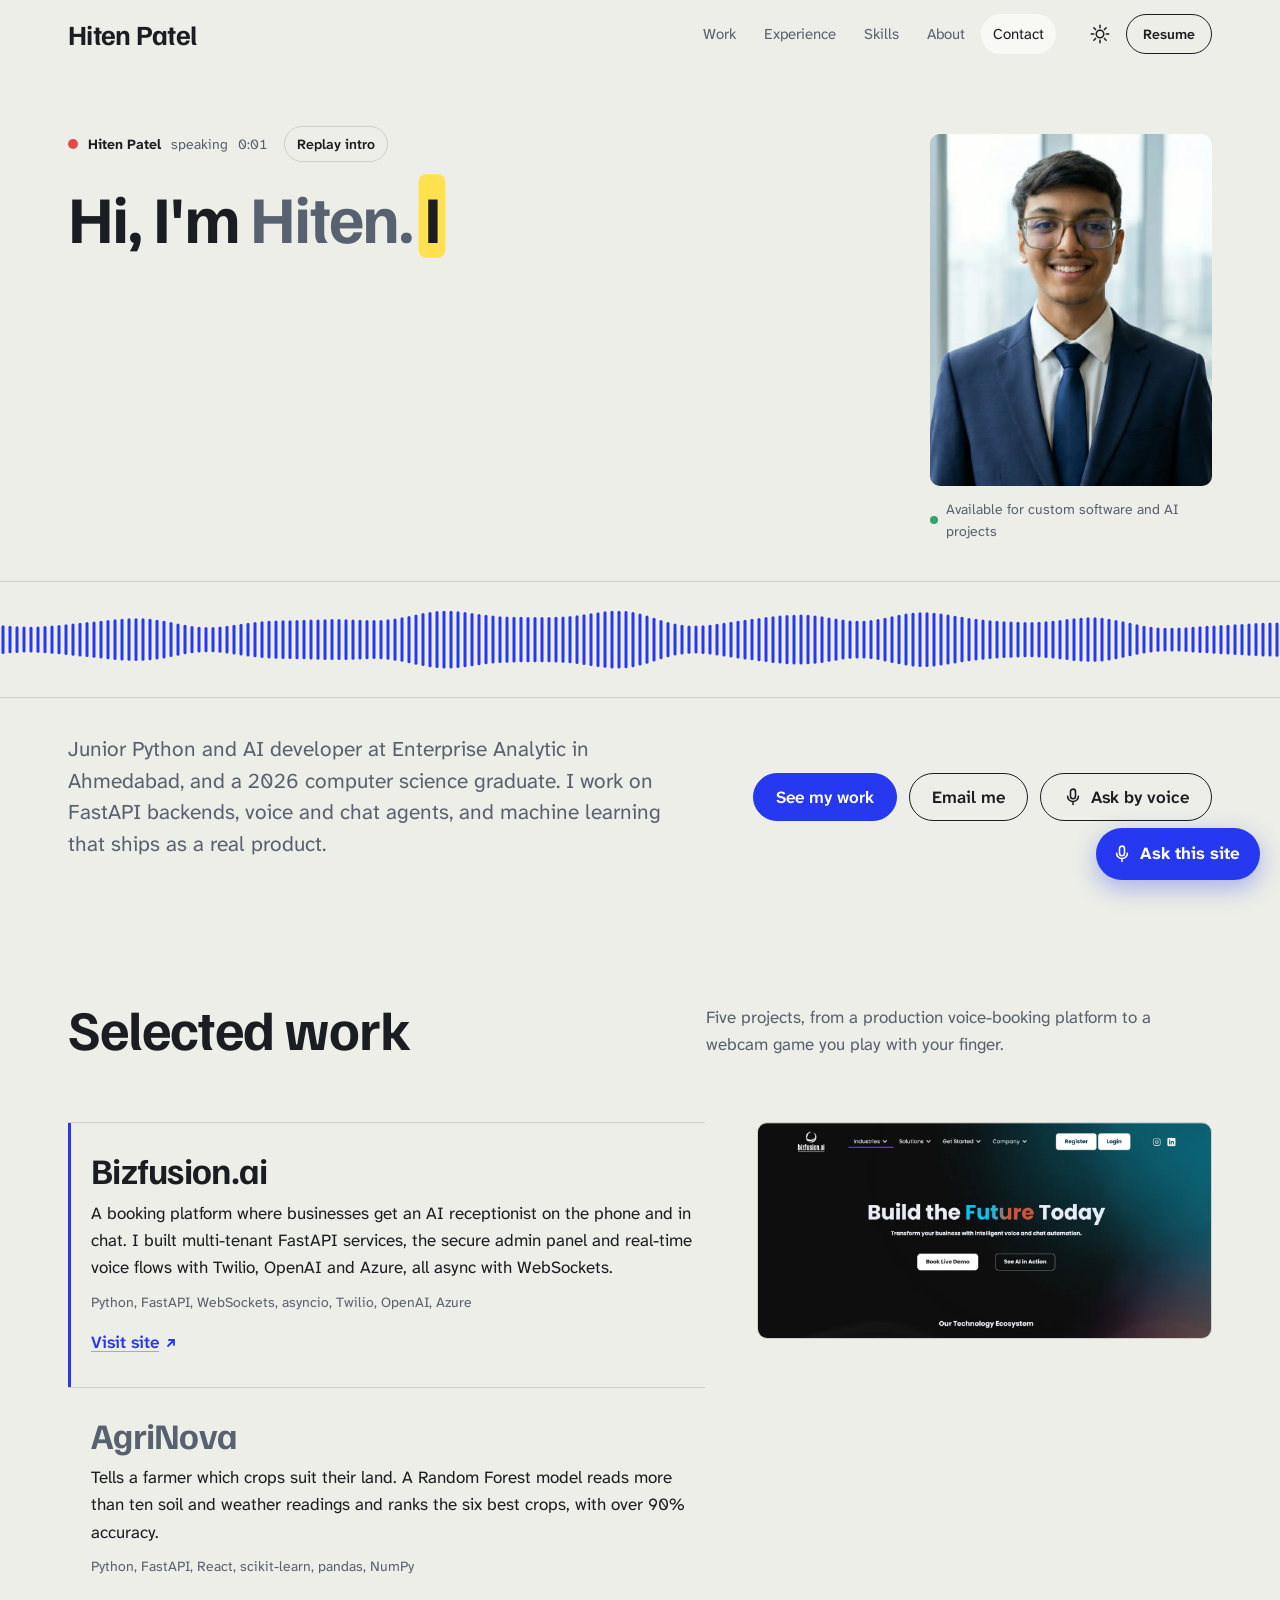
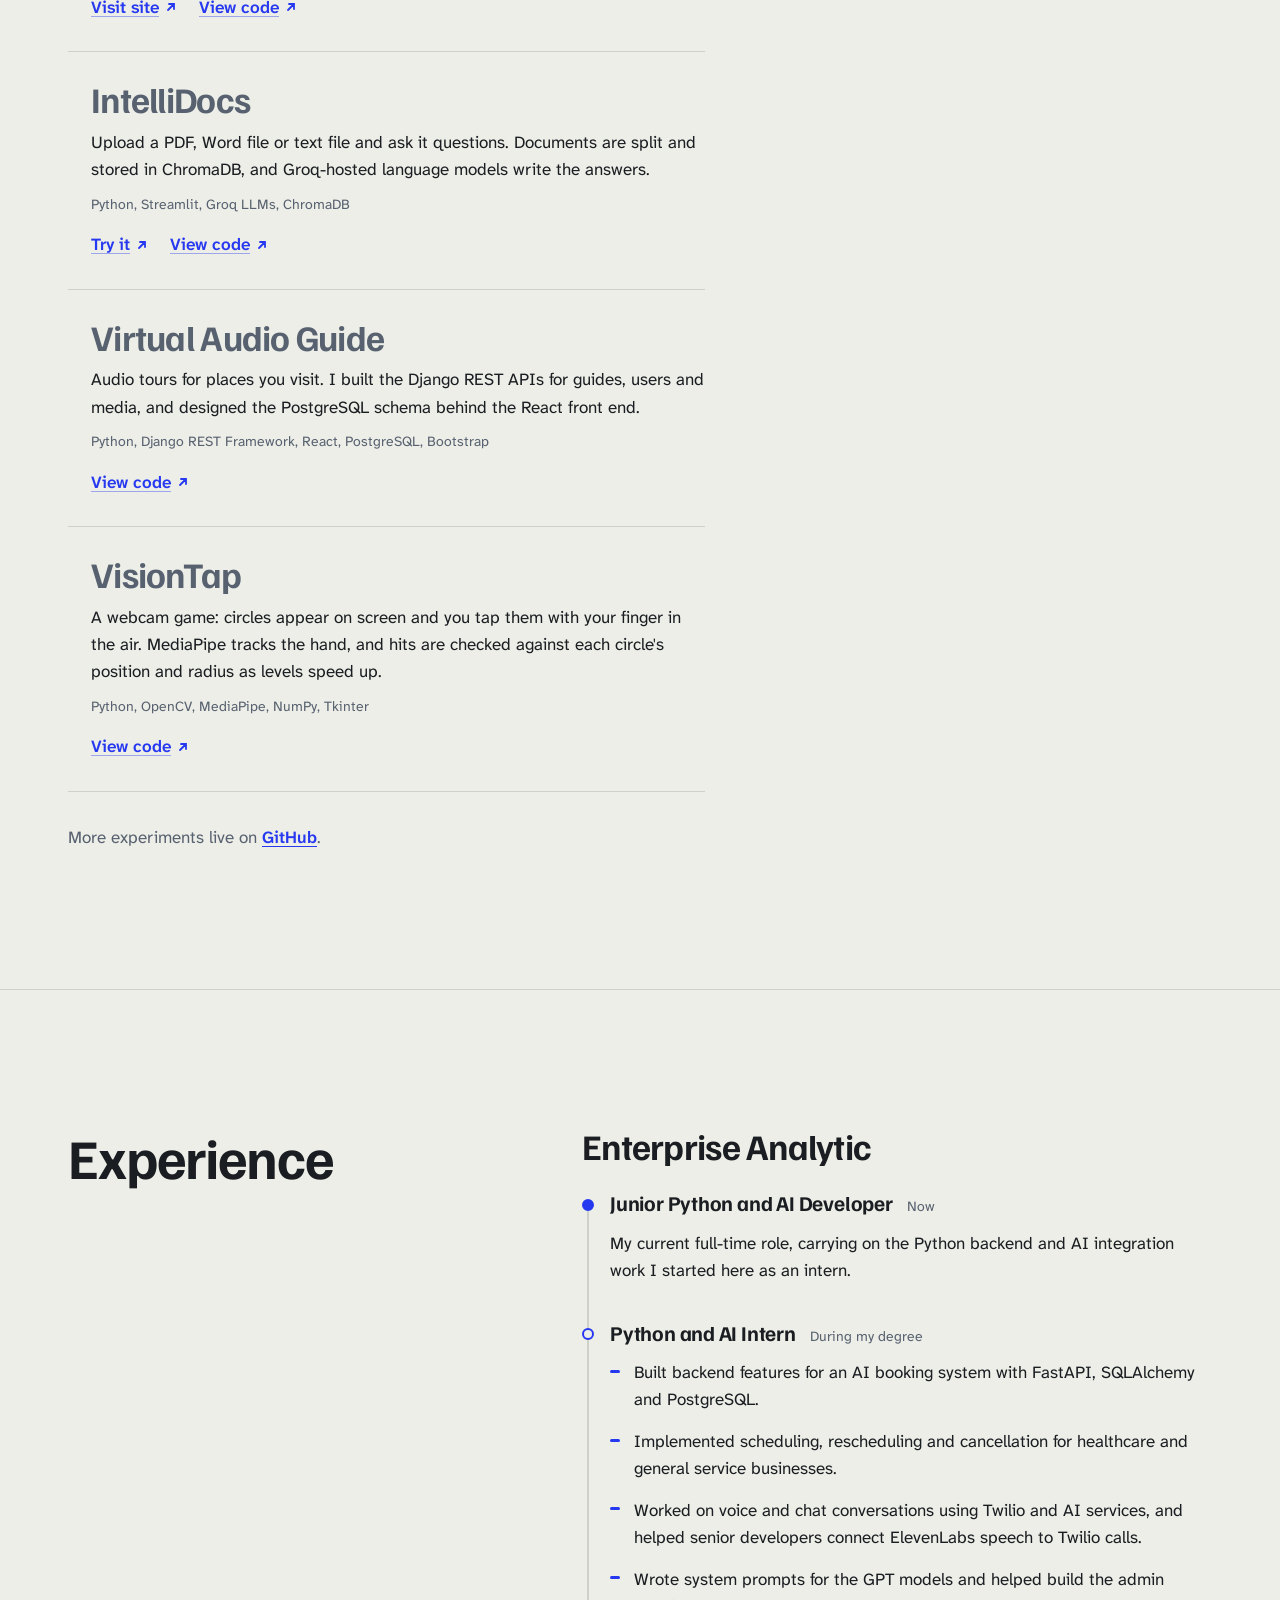
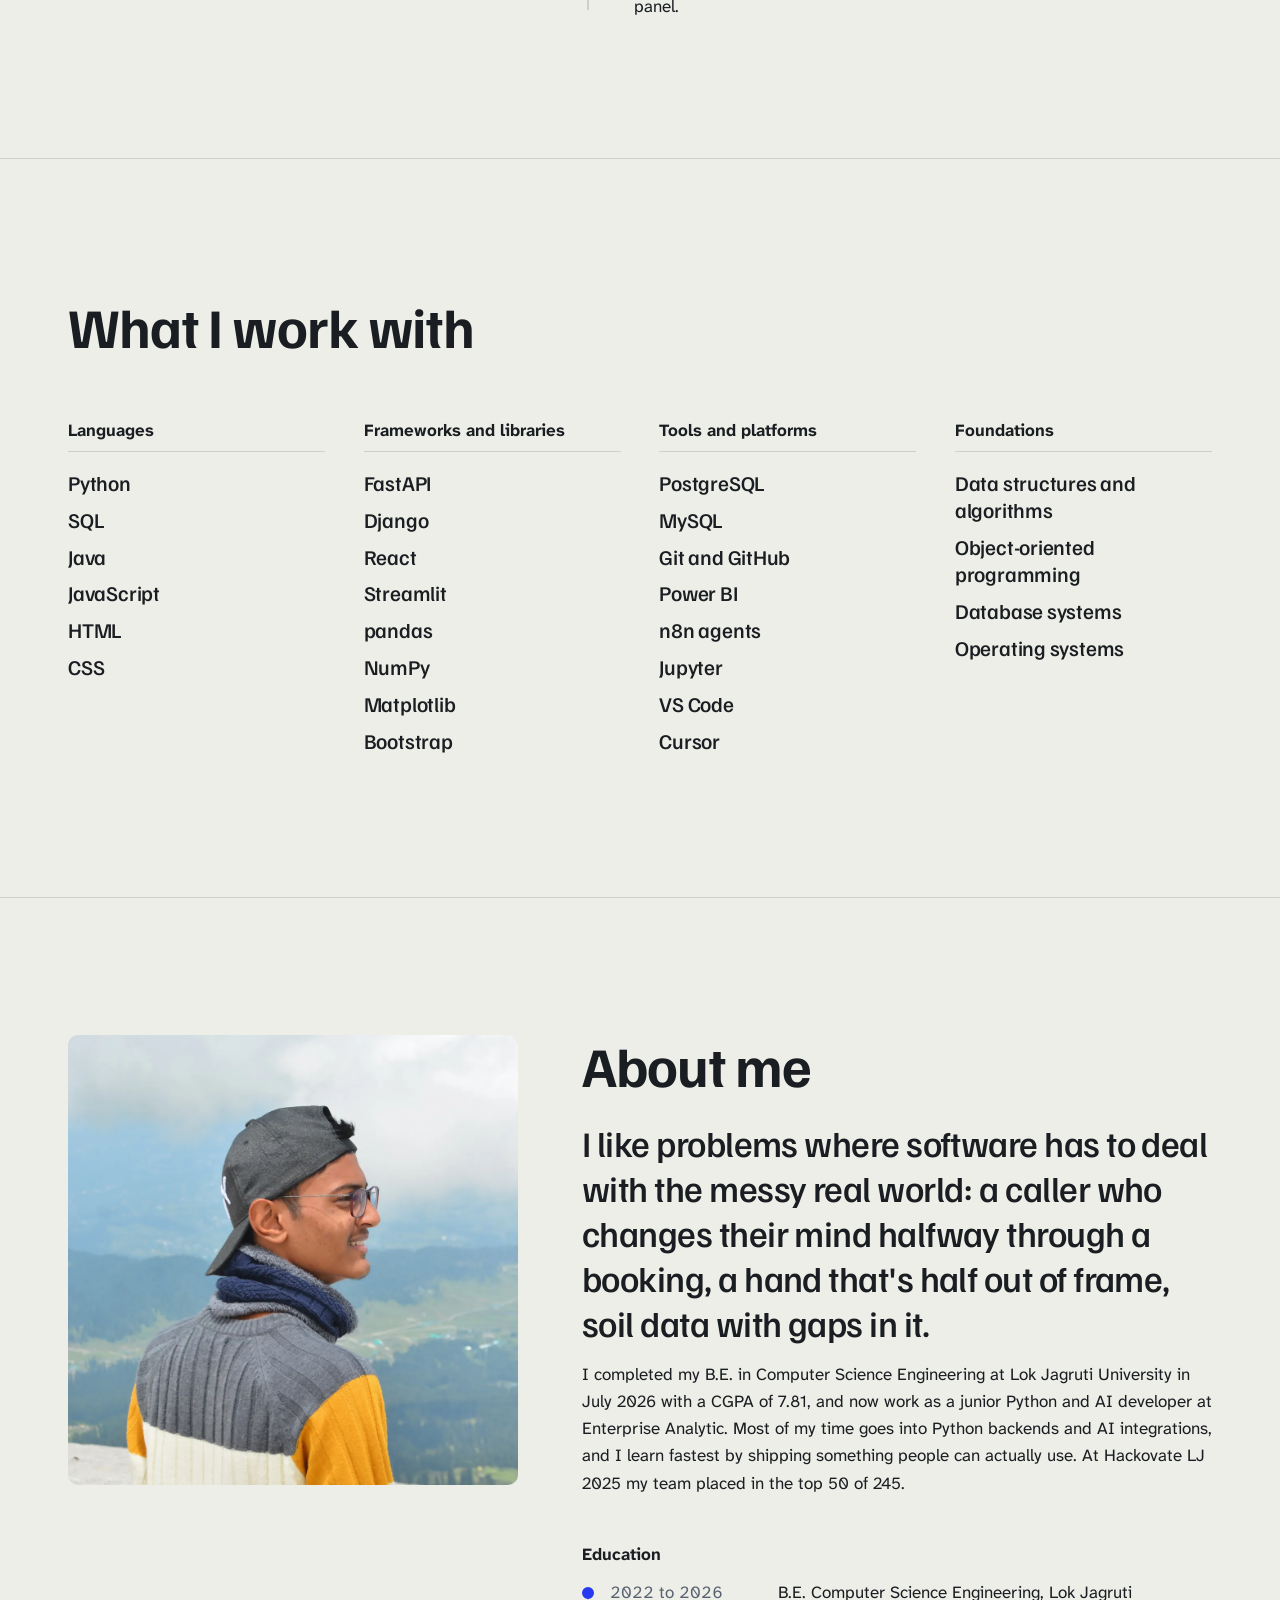
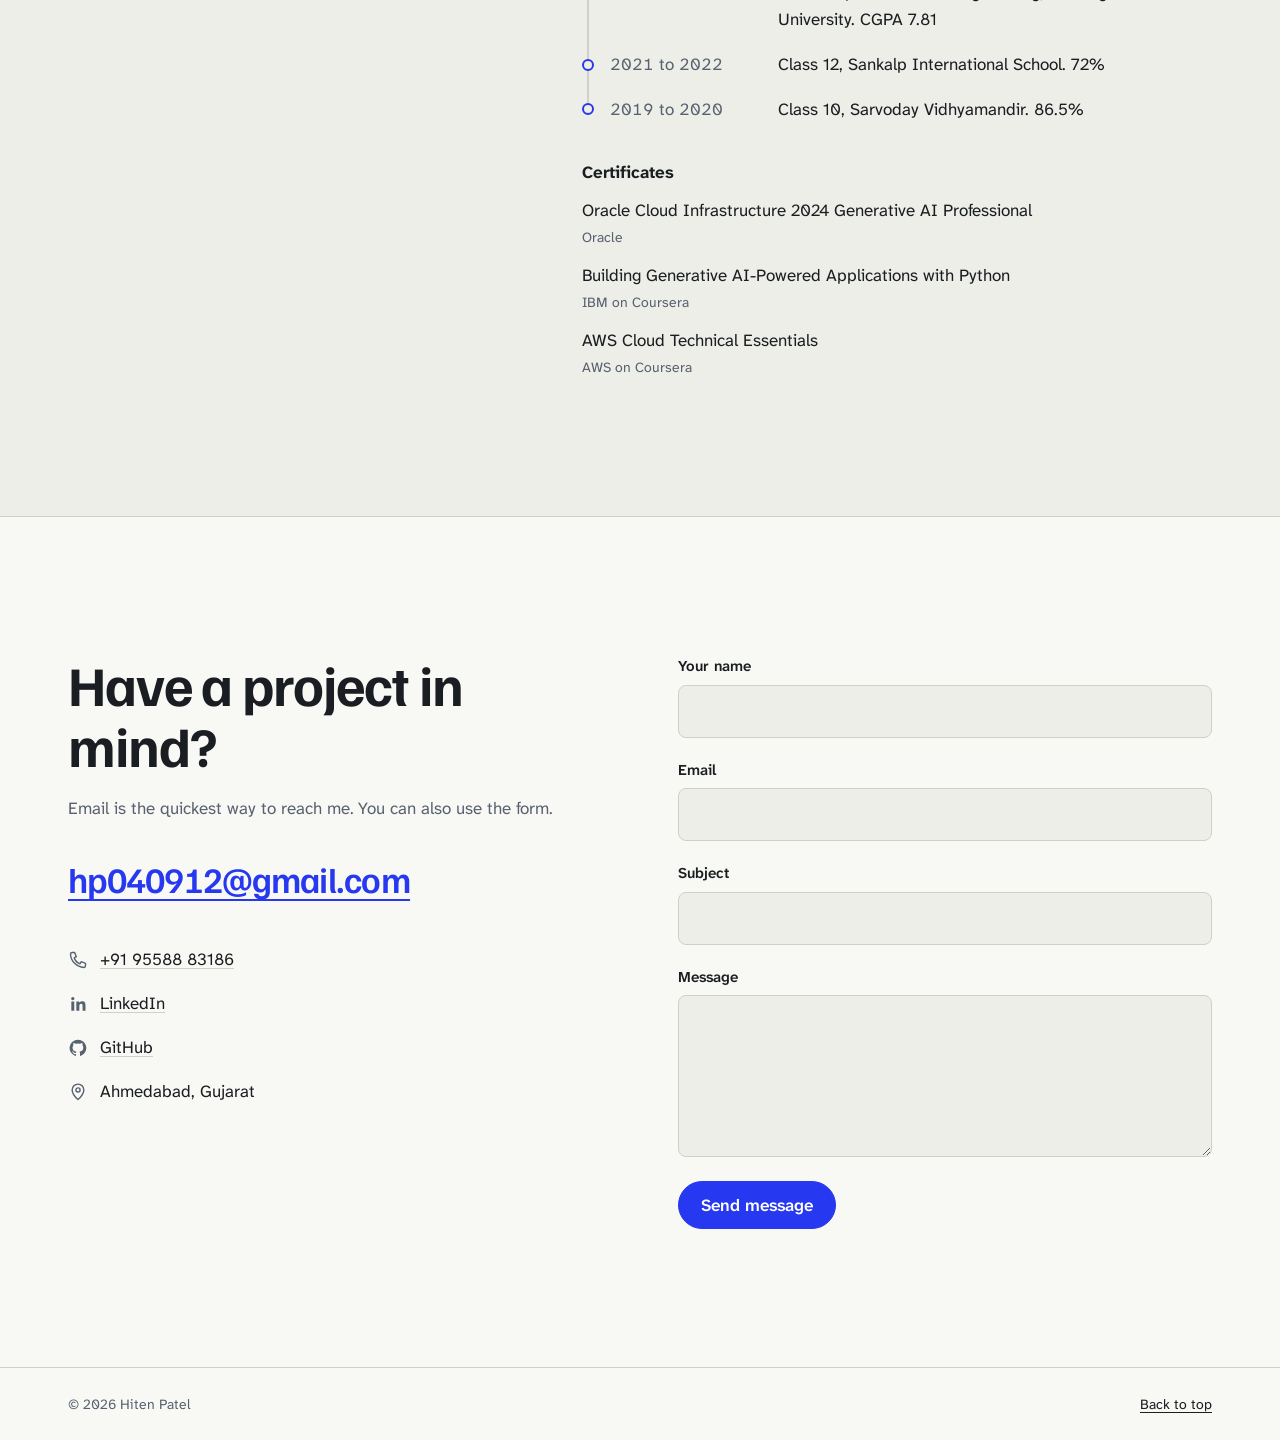
==== commit 00ba3fe7: "Add "Ask this site" voice assistant - Visitors ask by voice or by typing; their words appear as a li" ====
--- a/index.html
+++ b/index.html
@@ -81,6 +81,7 @@
                 <div class="hero-actions">
                     <a class="btn btn-primary" href="#work">See my work</a>
                     <a class="btn" href="mailto:hp040912@gmail.com">Email me</a>
+                    <button class="btn btn-ask" type="button" data-ask-open data-ask-listen><svg viewBox="0 0 24 24" aria-hidden="true"><rect x="9" y="2.5" width="6" height="11.5" rx="3"/><path d="M5.5 11a6.5 6.5 0 0 0 13 0M12 17.5V21"/></svg>Ask by voice</button>
                 </div>
             </div>
         </section>
@@ -301,6 +302,42 @@
         </section>
     </main>
 
+    <button class="ask-fab" type="button" data-ask-open data-ask-listen aria-label="Ask this site by voice" hidden><svg viewBox="0 0 24 24" aria-hidden="true"><rect x="9" y="2.5" width="6" height="11.5" rx="3"/><path d="M5.5 11a6.5 6.5 0 0 0 13 0M12 17.5V21"/></svg><span>Ask this site</span></button>
+
+    <section class="ask" id="ask" role="dialog" aria-modal="false" aria-labelledby="ask-title" hidden>
+        <div class="wrap ask-inner">
+            <div class="ask-top">
+                <h2 class="ask-title" id="ask-title">Ask this site</h2>
+                <div class="ask-tools">
+                    <label class="ask-toggle"><input type="checkbox" id="ask-speak" checked> Read answers aloud</label>
+                    <button class="icon-btn" type="button" data-ask-close aria-label="Close Ask this site">
+                        <svg viewBox="0 0 24 24" aria-hidden="true"><path d="M6 6l12 12M18 6 6 18"/></svg>
+                    </button>
+                </div>
+            </div>
+
+            <div class="ask-stage">
+                <canvas class="ask-wave" data-ask-wave aria-hidden="true"></canvas>
+                <div class="ask-dialogue">
+                    <p class="ask-you" data-ask-you></p>
+                    <p class="ask-answer is-prompt" data-ask-answer aria-hidden="true">Ask about Hiten's projects, skills, experience, or how to reach him.</p>
+                    <p class="sr-only" data-ask-live aria-live="polite"></p>
+                    <div class="ask-links" data-ask-links hidden></div>
+                </div>
+            </div>
+
+            <div class="ask-chips" data-ask-chips aria-label="Suggested questions"></div>
+
+            <form class="ask-form" data-ask-form>
+                <label class="sr-only" for="ask-input">Type a question</label>
+                <input id="ask-input" type="text" autocomplete="off" enterkeyhint="send" placeholder="For example: what does Hiten build?">
+                <button class="ask-mic" type="button" data-ask-mic aria-pressed="false" aria-label="Ask by voice"><svg viewBox="0 0 24 24" aria-hidden="true"><rect x="9" y="2.5" width="6" height="11.5" rx="3"/><path d="M5.5 11a6.5 6.5 0 0 0 13 0M12 17.5V21"/></svg></button>
+                <button class="btn btn-primary ask-send" type="submit">Ask</button>
+            </form>
+            <p class="ask-note" data-ask-note role="status"></p>
+        </div>
+    </section>
+
     <footer class="site-footer">
         <div class="wrap footer-inner">
             <p>&copy; <span data-year>2026</span> Hiten Patel</p>
--- a/css/style.css
+++ b/css/style.css
@@ -135,14 +135,18 @@
     cursor: pointer;
     transition: background-color .2s var(--ease-out), color .2s var(--ease-out), border-color .2s var(--ease-out);
 }
-.btn:hover { background: var(--graphite); color: var(--chalk); }
+@media (hover: hover) {
+    .btn:hover { background: var(--graphite); color: var(--chalk); }
+}
 
 .btn-primary {
     background: var(--ultra);
     border-color: var(--ultra);
     color: var(--ultra-ink);
 }
-.btn-primary:hover { background: var(--graphite); border-color: var(--graphite); color: var(--chalk); }
+@media (hover: hover) {
+    .btn-primary:hover { background: var(--graphite); border-color: var(--graphite); color: var(--chalk); }
+}
 
 .btn-small { min-height: 40px; padding: 0 16px; font-size: var(--step--1); }
 
@@ -666,6 +670,240 @@
 :root[data-theme="dark"] .field-error { color: #FF8589; }
 @media (prefers-color-scheme: dark) { :root:not([data-theme="light"]) .field-error { color: #FF8589; } }
 .contact-form .btn { justify-self: start; margin-top: 0.25rem; }
+
+/* ---------- Ask this site ---------- */
+.sr-only {
+    position: absolute;
+    width: 1px;
+    height: 1px;
+    padding: 0;
+    margin: -1px;
+    overflow: hidden;
+    clip: rect(0 0 0 0);
+    white-space: nowrap;
+    border: 0;
+}
+
+.btn svg,
+.ask-fab svg,
+.ask-mic svg {
+    width: 20px;
+    height: 20px;
+    flex: none;
+    fill: none;
+    stroke: currentColor;
+    stroke-width: 1.9;
+    stroke-linecap: round;
+}
+
+.ask-fab {
+    position: fixed;
+    right: max(20px, env(safe-area-inset-right, 0px));
+    bottom: calc(20px + env(safe-area-inset-bottom, 0px));
+    z-index: 55;
+    display: inline-flex;
+    align-items: center;
+    gap: 8px;
+    min-height: 52px;
+    padding: 0 20px 0 16px;
+    border: 0;
+    border-radius: 999px;
+    background: var(--ultra);
+    color: var(--ultra-ink);
+    font-weight: 700;
+    cursor: pointer;
+    box-shadow: 0 8px 24px color-mix(in srgb, var(--ultra) 35%, transparent);
+    transition: background-color .2s, transform .2s var(--ease-out);
+}
+.ask-fab:hover { background: var(--graphite); color: var(--chalk); }
+.ask-fab:active { transform: scale(.97); }
+
+.ask {
+    position: fixed;
+    left: 0;
+    right: 0;
+    bottom: 0;
+    z-index: 60;
+    max-height: min(78vh, 620px);
+    overflow-y: auto;
+    overscroll-behavior: contain;
+    background: var(--paper);
+    border-top: 1px solid var(--line);
+    box-shadow: 0 -16px 40px rgba(16, 20, 30, .12);
+    padding-bottom: env(safe-area-inset-bottom, 0px);
+    transform: translateY(100%);
+    transition: transform .32s var(--ease-out);
+}
+.ask.is-open { transform: translateY(0); }
+
+.ask-inner { padding-block: 1.25rem 1.25rem; }
+
+.ask-top {
+    display: flex;
+    align-items: center;
+    justify-content: space-between;
+    gap: 1rem;
+}
+.ask-title { font-size: var(--step-1); }
+.ask-tools { display: flex; align-items: center; gap: 8px; }
+.ask-toggle {
+    display: inline-flex;
+    align-items: center;
+    gap: 8px;
+    min-height: 40px;
+    color: var(--slate);
+    font-size: var(--step--1);
+    cursor: pointer;
+}
+.ask-toggle input { width: 18px; height: 18px; accent-color: var(--ultra); }
+
+.ask-stage {
+    display: grid;
+    grid-template-columns: clamp(120px, 18vw, 220px) minmax(0, 1fr);
+    gap: clamp(1rem, 3vw, 2.5rem);
+    align-items: center;
+    margin-top: 1rem;
+}
+.ask-wave { display: block; width: 100%; height: 88px; }
+.ask.is-listening .ask-wave { filter: saturate(1.2); }
+
+.ask-dialogue { display: grid; gap: 0.5rem; min-height: 88px; align-content: center; }
+.ask-you { color: var(--slate); font-size: var(--step-0); }
+.ask-you:empty { display: none; }
+.ask-you-label {
+    display: inline-block;
+    margin-right: 0.6em;
+    padding: 0 0.5em;
+    border-radius: 4px;
+    background: var(--chalk);
+    border: 1px solid var(--line);
+    color: var(--slate);
+    font-size: var(--step--1);
+    font-weight: 600;
+}
+.ask-you.is-status { color: var(--graphite); font-weight: 600; }
+
+.ask-answer {
+    max-width: 52ch;
+    font-family: var(--font-display);
+    font-size: clamp(1.2rem, 1rem + 0.9vw, 1.6rem);
+    font-weight: 600;
+    line-height: 1.3;
+    letter-spacing: -0.015em;
+}
+.ask-answer.is-prompt { color: var(--slate); font-weight: 500; }
+.ask-answer .w {
+    border-radius: 0.12em;
+    transition: opacity .15s linear, background-color .08s linear, box-shadow .08s linear;
+    -webkit-box-decoration-break: clone;
+    box-decoration-break: clone;
+}
+.ask-answer.is-live .w { opacity: 0.28; }
+.ask-answer.is-live .w.is-heard { opacity: 1; }
+.ask-answer .w.is-current {
+    background: var(--caption);
+    color: var(--caption-ink);
+    box-shadow: 0.08em 0 0 var(--caption), -0.08em 0 0 var(--caption);
+}
+
+.ask-links { display: flex; flex-wrap: wrap; gap: 8px 16px; margin-top: 0.25rem; }
+.ask-link {
+    display: inline-flex;
+    align-items: center;
+    min-height: 36px;
+    padding: 0;
+    border: 0;
+    background: none;
+    color: var(--ultra);
+    font: inherit;
+    font-weight: 600;
+    text-decoration: underline;
+    text-underline-offset: 0.2em;
+    cursor: pointer;
+}
+.ask-link:hover { color: var(--graphite); }
+
+.ask-chips {
+    display: flex;
+    gap: 8px;
+    margin-top: 1rem;
+    overflow-x: auto;
+    scrollbar-width: none;
+    padding-bottom: 2px;
+}
+.ask-chips::-webkit-scrollbar { display: none; }
+.ask-chip {
+    flex: none;
+    min-height: 36px;
+    padding: 0 14px;
+    border: 1px solid var(--line);
+    border-radius: 999px;
+    background: var(--chalk);
+    color: var(--graphite);
+    font-size: var(--step--1);
+    font-weight: 600;
+    cursor: pointer;
+    transition: border-color .2s, background-color .2s;
+}
+.ask-chip:hover { border-color: var(--graphite); }
+
+.ask-form {
+    display: flex;
+    gap: 8px;
+    margin-top: 0.85rem;
+}
+.ask-form input {
+    flex: 1 1 auto;
+    min-width: 0;
+    min-height: 48px;
+    padding: 0 16px;
+    border: 1.5px solid var(--line);
+    border-radius: 999px;
+    background: var(--chalk);
+    color: var(--graphite);
+    font: inherit;
+    font-size: 1rem;
+}
+.ask-form input:focus { outline: none; border-color: var(--ultra); box-shadow: 0 0 0 3px color-mix(in srgb, var(--ultra) 25%, transparent); }
+.ask-form input::placeholder { color: var(--slate); }
+
+.ask-mic {
+    position: relative;
+    display: inline-grid;
+    place-items: center;
+    flex: none;
+    width: 48px;
+    height: 48px;
+    border: 1.5px solid var(--ultra);
+    border-radius: 50%;
+    background: transparent;
+    color: var(--ultra);
+    cursor: pointer;
+    transition: background-color .2s, color .2s, border-color .2s;
+}
+.ask-mic:hover { background: var(--ultra); color: var(--ultra-ink); }
+.ask-mic.is-listening {
+    background: #E5484D;
+    border-color: #E5484D;
+    color: #fff;
+    animation: rec 1.4s ease-out infinite;
+}
+.ask-send { flex: none; }
+
+.ask-note { margin-top: 0.6rem; color: var(--slate); font-size: var(--step--1); }
+.ask-note:empty { display: none; }
+
+@media (max-width: 720px) {
+    .ask-stage { grid-template-columns: 1fr; gap: 0.5rem; }
+    .ask-wave { height: 56px; }
+    .ask-dialogue { min-height: 0; }
+    .ask-toggle { font-size: 0.8125rem; }
+    .ask-fab span { display: none; }
+    .ask-fab { padding: 0; width: 56px; min-height: 56px; justify-content: center; }
+}
+@media (max-width: 420px) {
+    .ask-send { padding: 0 16px; }
+}
 
 /* ---------- footer ---------- */
 .site-footer { border-top: 1px solid var(--line); background: var(--paper); }
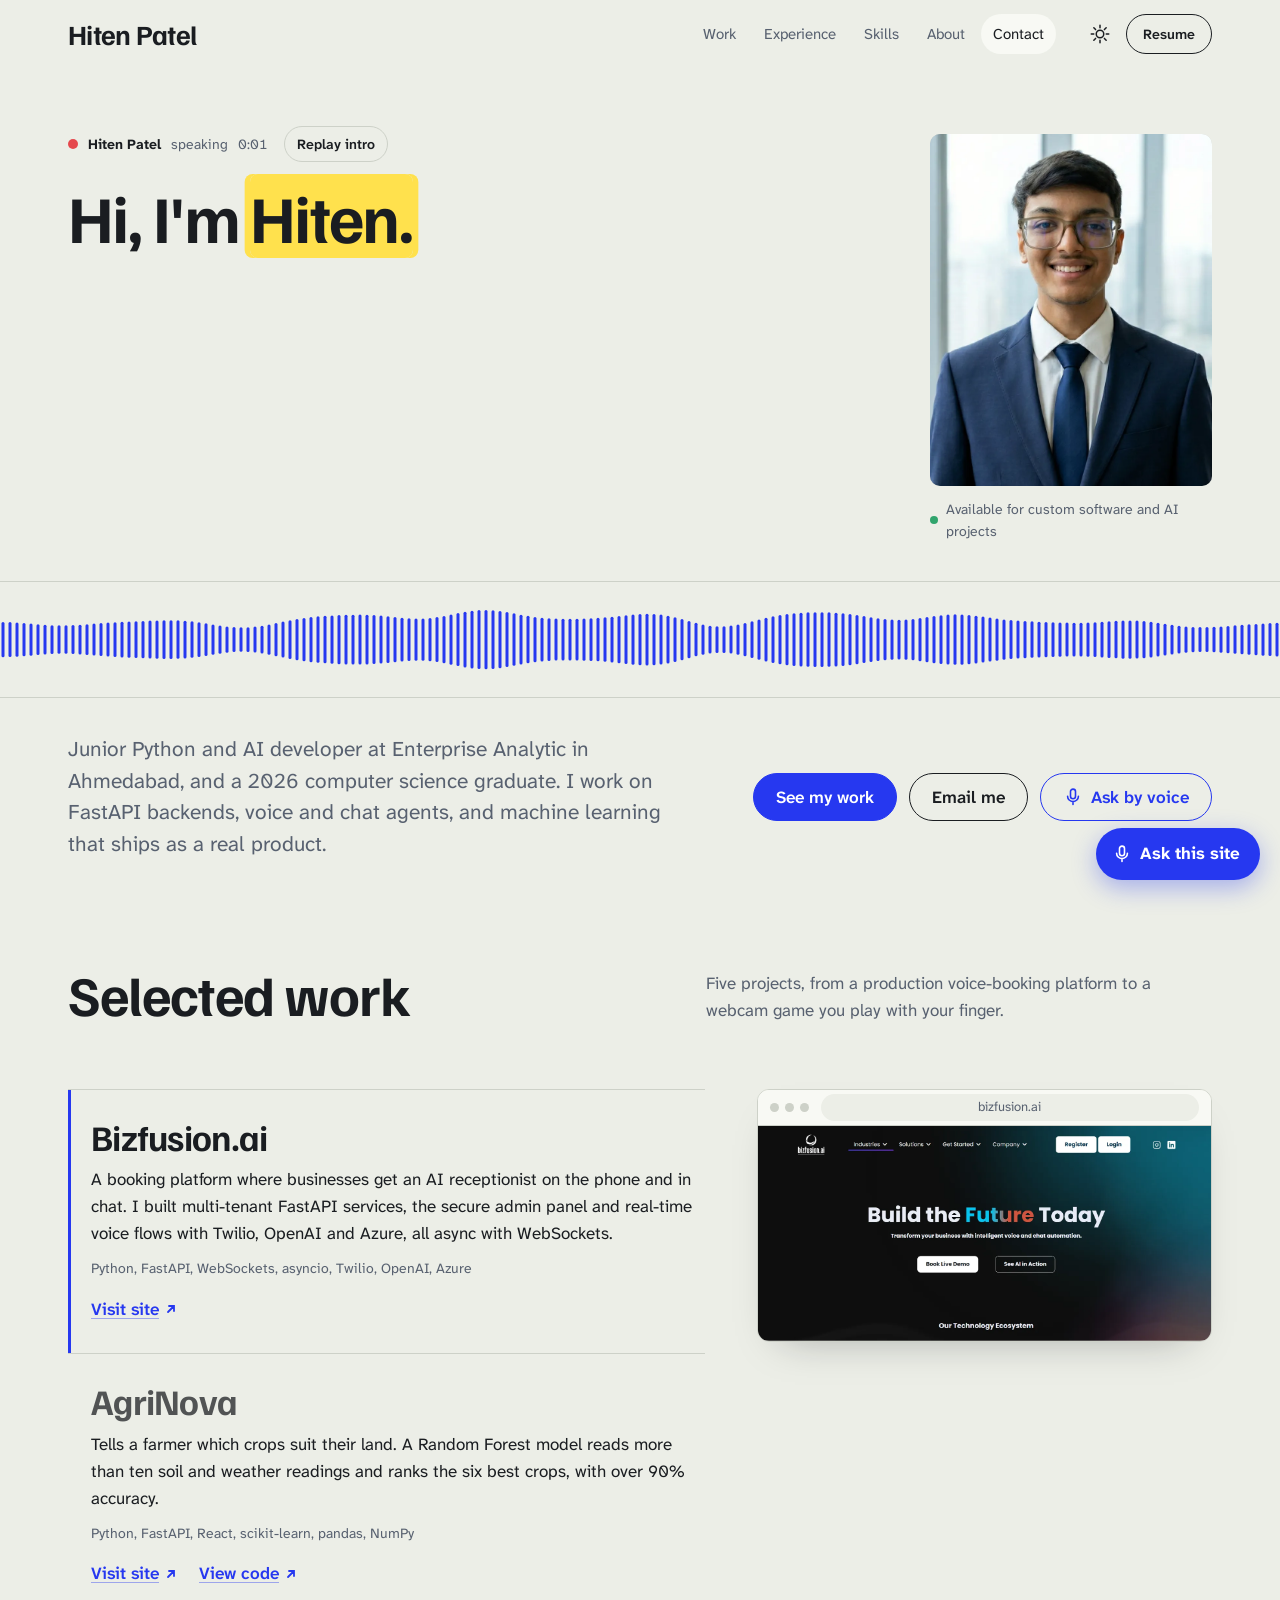
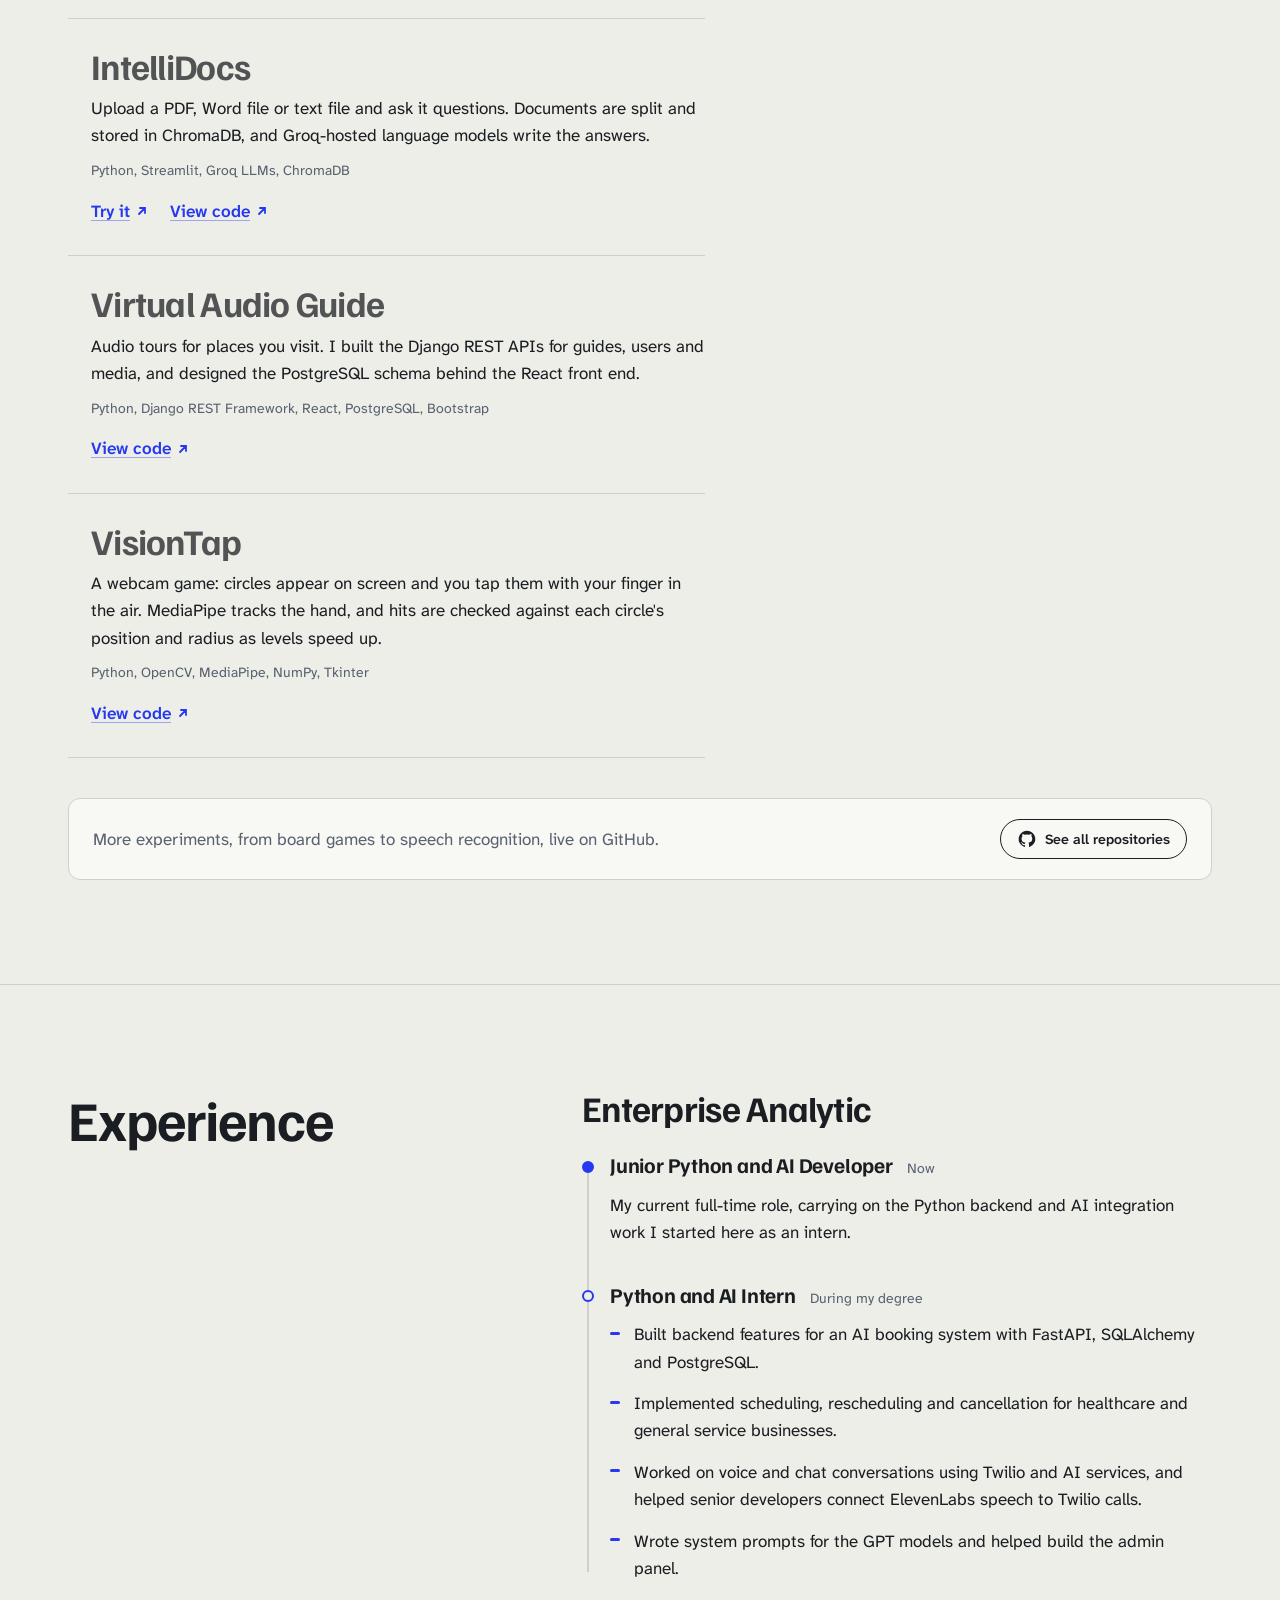
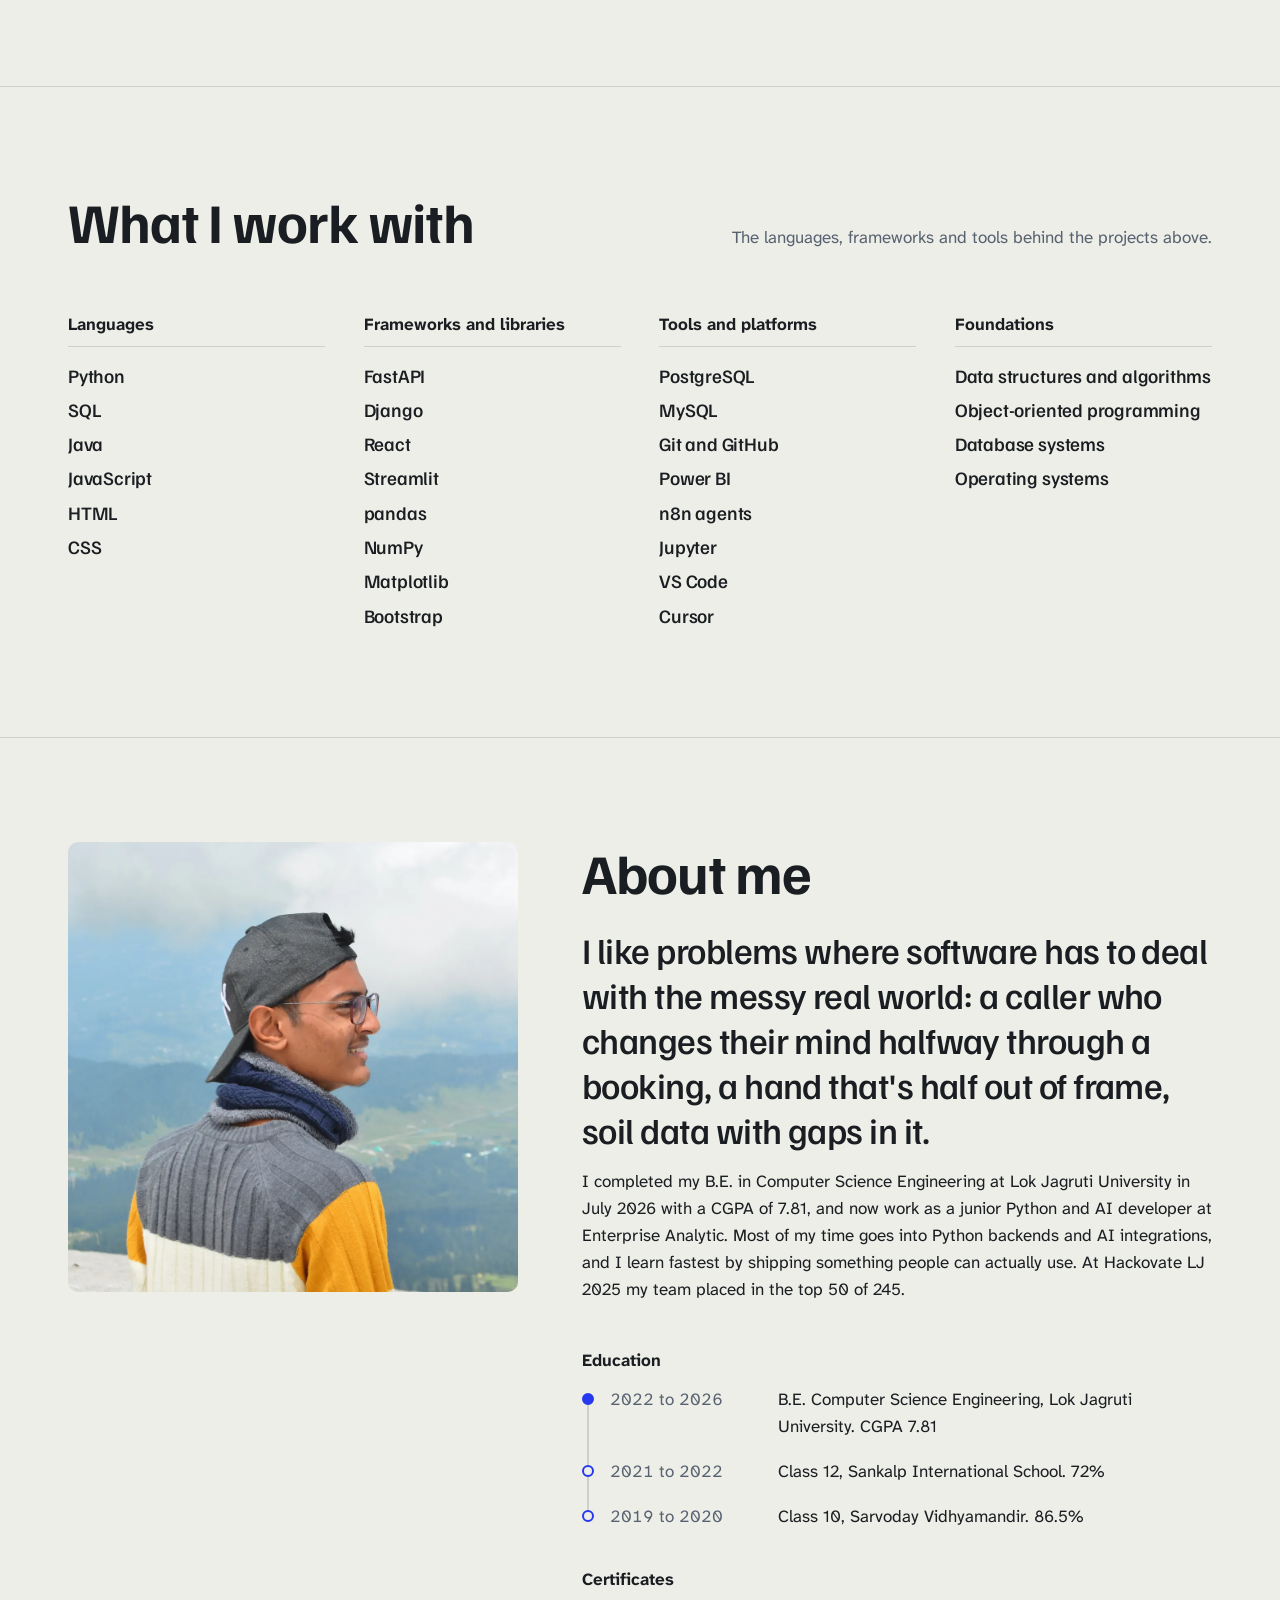
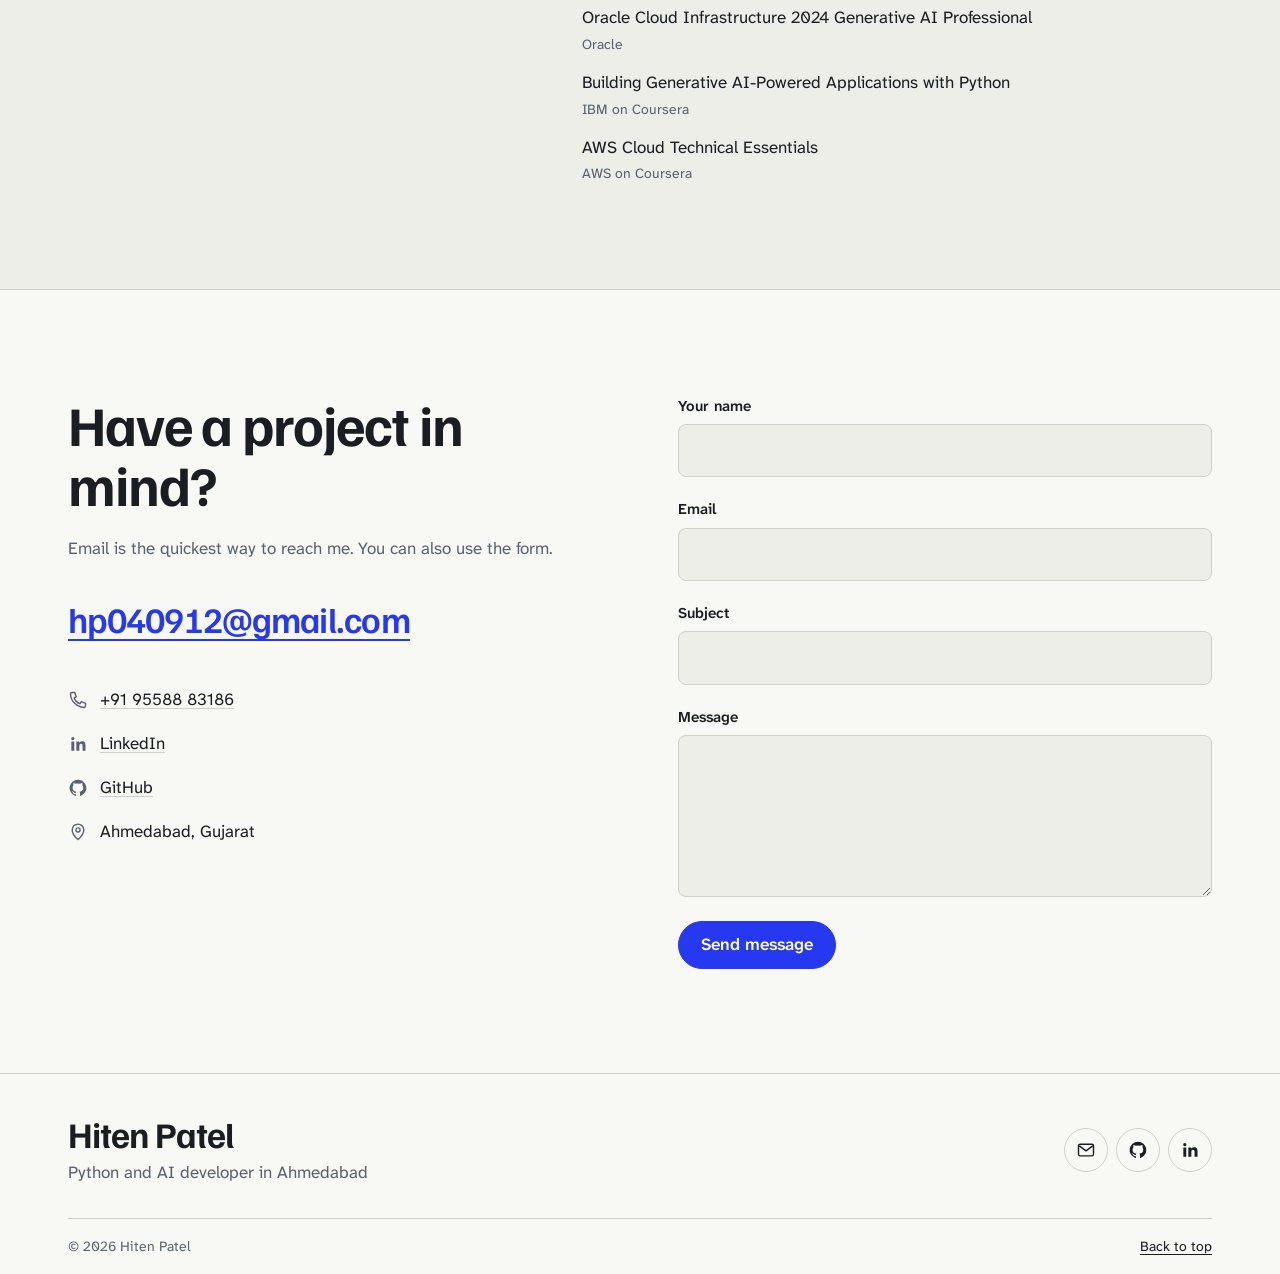
==== commit 69b20025: "Polish UI across the site - Project preview sits in a browser window whose address bar follows   the" ====
--- a/index.html
+++ b/index.html
@@ -96,7 +96,7 @@
 
                 <div class="work-layout">
                     <ol class="project-list" data-projects>
-                        <li class="project is-active" data-image="images/web/bizfusion.webp">
+                        <li class="project is-active" data-image="images/web/bizfusion.webp" data-url="bizfusion.ai">
                             <img class="project-shot" src="images/web/bizfusion.webp" width="1400" height="665" alt="Bizfusion.ai landing page" loading="lazy">
                             <div class="project-body">
                                 <h3 class="project-title">Bizfusion.ai</h3>
@@ -107,7 +107,7 @@
                                 </div>
                             </div>
                         </li>
-                        <li class="project" data-image="images/web/agrinova.webp">
+                        <li class="project" data-image="images/web/agrinova.webp" data-url="agrinova.me">
                             <img class="project-shot" src="images/web/agrinova.webp" width="1400" height="689" alt="AgriNova home page with a green crop field" loading="lazy">
                             <div class="project-body">
                                 <h3 class="project-title">AgriNova</h3>
@@ -119,7 +119,7 @@
                                 </div>
                             </div>
                         </li>
-                        <li class="project" data-image="images/web/intellidocs.webp">
+                        <li class="project" data-image="images/web/intellidocs.webp" data-url="intellidocs1.streamlit.app">
                             <img class="project-shot" src="images/web/intellidocs.webp" width="1400" height="662" alt="IntelliDocs app with a document upload sidebar" loading="lazy">
                             <div class="project-body">
                                 <h3 class="project-title">IntelliDocs</h3>
@@ -131,7 +131,7 @@
                                 </div>
                             </div>
                         </li>
-                        <li class="project" data-image="images/web/virtualaudioguide.webp">
+                        <li class="project" data-image="images/web/virtualaudioguide.webp" data-url="github.com/hitten04/VirtualAudioGuide">
                             <img class="project-shot" src="images/web/virtualaudioguide.webp" width="1400" height="687" alt="Virtual Audio Guide home page, Discover the World Through Sound" loading="lazy">
                             <div class="project-body">
                                 <h3 class="project-title">Virtual Audio Guide</h3>
@@ -142,7 +142,7 @@
                                 </div>
                             </div>
                         </li>
-                        <li class="project" data-image="images/web/visiontap-cover.webp">
+                        <li class="project" data-image="images/web/visiontap-cover.webp" data-url="github.com/hitten04/VisionTap">
                             <img class="project-shot" src="images/web/visiontap-cover.webp" width="1400" height="788" alt="VisionTap cover: Hiten raising his hand with tracking points drawn on it, next to a screenshot of the game and the OpenCV, Python and MediaPipe logos" loading="lazy">
                             <div class="project-body">
                                 <h3 class="project-title">VisionTap</h3>
@@ -156,13 +156,22 @@
                     </ol>
 
                     <div class="project-preview" aria-hidden="true">
-                        <div class="preview-frame" data-preview>
-                            <img src="images/web/bizfusion.webp" alt="" class="is-shown">
+                        <div class="preview-window">
+                            <div class="preview-bar">
+                                <span class="preview-dots"><i></i><i></i><i></i></span>
+                                <span class="preview-url" data-preview-url>bizfusion.ai</span>
+                            </div>
+                            <div class="preview-frame" data-preview>
+                                <img src="images/web/bizfusion.webp" alt="" class="is-shown">
+                            </div>
                         </div>
                     </div>
                 </div>
 
-                <p class="more-work">More experiments live on <a href="https://github.com/hitten04" target="_blank" rel="noopener">GitHub</a>.</p>
+                <div class="more-work">
+                    <p>More experiments, from board games to speech recognition, live on GitHub.</p>
+                    <a class="btn btn-small" href="https://github.com/hitten04" target="_blank" rel="noopener"><svg viewBox="0 0 24 24" aria-hidden="true"><path class="fill" d="M12 2a10 10 0 0 0-3.2 19.5c.5.1.7-.2.7-.5v-1.7c-2.8.6-3.4-1.3-3.4-1.3-.4-1.2-1.1-1.5-1.1-1.5-.9-.6.1-.6.1-.6 1 .1 1.5 1 1.5 1 .9 1.5 2.3 1.1 2.9.8.1-.6.3-1.1.6-1.3-2.2-.3-4.6-1.1-4.6-5 0-1.1.4-2 1-2.7-.1-.3-.4-1.3.1-2.7 0 0 .8-.3 2.8 1a9.6 9.6 0 0 1 5 0c1.9-1.3 2.8-1 2.8-1 .5 1.4.2 2.4.1 2.7.6.7 1 1.6 1 2.7 0 3.9-2.3 4.7-4.6 5 .4.3.7.9.7 1.9V21c0 .3.2.6.7.5A10 10 0 0 0 12 2"/></svg>See all repositories</a>
+                </div>
             </div>
         </section>
 
@@ -204,6 +213,7 @@
             <div class="wrap">
                 <div class="section-head">
                     <h2 id="skills-title">What I work with</h2>
+                    <p>The languages, frameworks and tools behind the projects above.</p>
                 </div>
                 <div class="skill-groups">
                     <div class="skill-group">
@@ -340,6 +350,17 @@
 
     <footer class="site-footer">
         <div class="wrap footer-inner">
+            <div class="footer-id">
+                <p class="footer-name">Hiten Patel</p>
+                <p>Python and AI developer in Ahmedabad</p>
+            </div>
+            <ul class="footer-links">
+                <li><a href="mailto:hp040912@gmail.com" aria-label="Email"><svg viewBox="0 0 24 24" aria-hidden="true"><rect x="3" y="5" width="18" height="14" rx="2"/><path d="m4 7 8 6 8-6"/></svg></a></li>
+                <li><a href="https://github.com/hitten04" target="_blank" rel="noopener" aria-label="GitHub"><svg viewBox="0 0 24 24" aria-hidden="true"><path class="fill" d="M12 2a10 10 0 0 0-3.2 19.5c.5.1.7-.2.7-.5v-1.7c-2.8.6-3.4-1.3-3.4-1.3-.4-1.2-1.1-1.5-1.1-1.5-.9-.6.1-.6.1-.6 1 .1 1.5 1 1.5 1 .9 1.5 2.3 1.1 2.9.8.1-.6.3-1.1.6-1.3-2.2-.3-4.6-1.1-4.6-5 0-1.1.4-2 1-2.7-.1-.3-.4-1.3.1-2.7 0 0 .8-.3 2.8 1a9.6 9.6 0 0 1 5 0c1.9-1.3 2.8-1 2.8-1 .5 1.4.2 2.4.1 2.7.6.7 1 1.6 1 2.7 0 3.9-2.3 4.7-4.6 5 .4.3.7.9.7 1.9V21c0 .3.2.6.7.5A10 10 0 0 0 12 2"/></svg></a></li>
+                <li><a href="https://www.linkedin.com/in/hitenpatel2004" target="_blank" rel="noopener" aria-label="LinkedIn"><svg viewBox="0 0 24 24" aria-hidden="true"><path class="fill" d="M4 9h3.5v11H4zM5.75 3.5a2 2 0 1 1 0 4 2 2 0 0 1 0-4zM10 9h3.3v1.6c.5-.9 1.7-1.9 3.6-1.9 3.6 0 4.1 2.3 4.1 5.3V20h-3.5v-5.3c0-1.3 0-2.9-1.8-2.9s-2.1 1.4-2.1 2.8V20H10z"/></svg></a></li>
+            </ul>
+        </div>
+        <div class="wrap footer-base">
             <p>&copy; <span data-year>2026</span> Hiten Patel</p>
             <a href="#top">Back to top</a>
         </div>
--- a/css/style.css
+++ b/css/style.css
@@ -27,7 +27,7 @@
 
     --gutter: clamp(16px, 4vw, 48px);
     --max: 1240px;
-    --section-space: clamp(4.5rem, 3rem + 7vw, 9rem);
+    --section-space: clamp(4rem, 2.5rem + 5vw, 7rem);
 
     --ease-out: cubic-bezier(.2, .7, .2, 1);
     color-scheme: light;
@@ -150,6 +150,11 @@
 
 .btn-small { min-height: 40px; padding: 0 16px; font-size: var(--step--1); }
 
+.btn-ask { border-color: var(--ultra); color: var(--ultra); }
+@media (hover: hover) {
+    .btn-ask:hover { background: var(--ultra); border-color: var(--ultra); color: var(--ultra-ink); }
+}
+
 .icon-btn {
     display: inline-grid;
     place-items: center;
@@ -405,7 +410,7 @@
 .project-title {
     font-size: var(--step-2);
     font-weight: 700;
-    color: var(--slate);
+    color: color-mix(in srgb, var(--graphite) 74%, var(--chalk));
     transition: color .25s var(--ease-out);
 }
 .project.is-active .project-title { color: var(--graphite); }
@@ -431,13 +436,42 @@
     position: sticky;
     top: 100px;
 }
+.preview-window {
+    border: 1px solid var(--line);
+    border-radius: 12px;
+    overflow: hidden;
+    background: var(--paper);
+    box-shadow: 0 18px 40px -24px rgba(16, 20, 30, .35);
+}
+.preview-bar {
+    display: flex;
+    align-items: center;
+    gap: 12px;
+    height: 36px;
+    padding: 0 12px;
+    border-bottom: 1px solid var(--line);
+    background: var(--paper);
+}
+.preview-dots { display: inline-flex; gap: 6px; flex: none; }
+.preview-dots i { width: 9px; height: 9px; border-radius: 50%; background: var(--line); }
+.preview-url {
+    flex: 1;
+    min-width: 0;
+    overflow: hidden;
+    padding: 3px 12px;
+    border-radius: 999px;
+    background: var(--chalk);
+    color: var(--slate);
+    font-size: 0.8125rem;
+    text-align: center;
+    text-overflow: ellipsis;
+    white-space: nowrap;
+}
 .preview-frame {
     position: relative;
     aspect-ratio: 1400 / 665;   /* first screenshot; script.js then sizes the frame to each active screenshot */
     overflow: hidden;
-    border-radius: 10px;
     background: var(--paper);
-    border: 1px solid var(--line);
     transition: height .45s var(--ease-out);
 }
 .preview-frame img {
@@ -453,15 +487,29 @@
 .preview-frame img.is-shown { clip-path: inset(0 0 0 0); }
 .preview-frame img.is-leaving { clip-path: inset(0 0 0 0); z-index: -1; }
 
-.more-work { margin-top: 2rem; color: var(--slate); }
-.more-work a { color: var(--ultra); font-weight: 600; }
+.more-work {
+    display: flex;
+    flex-wrap: wrap;
+    align-items: center;
+    justify-content: space-between;
+    gap: 1rem 2rem;
+    margin-top: 2.5rem;
+    padding: 1.25rem 1.5rem;
+    border: 1px solid var(--line);
+    border-radius: 12px;
+    background: var(--paper);
+}
+.more-work p { color: var(--slate); }
+.more-work .btn svg .fill { fill: currentColor; stroke: none; }
 
 /* ---------- experience ---------- */
 .exp-grid {
     display: grid;
     grid-template-columns: minmax(0, 5fr) minmax(0, 7fr);
     gap: clamp(2rem, 5vw, 5rem);
-}
+    align-items: start;
+}
+.exp-grid > h2 { position: sticky; top: 100px; }
 .job-head { margin-bottom: 1.5rem; }
 
 /* roles at one company, newest first: a real sequence, so a small timeline */
@@ -536,7 +584,7 @@
 .skill-group li {
     padding: 0.3rem 0;
     font-family: var(--font-display);
-    font-size: var(--step-1);
+    font-size: 1.1875rem;
     font-weight: 500;
     letter-spacing: -0.01em;
     line-height: 1.3;
@@ -909,13 +957,39 @@
 .site-footer { border-top: 1px solid var(--line); background: var(--paper); }
 .footer-inner {
     display: flex;
+    flex-wrap: wrap;
     justify-content: space-between;
     align-items: center;
-    min-height: 72px;
+    gap: 1.5rem;
+    padding-block: 2.5rem 2rem;
+}
+.footer-name { font-family: var(--font-display); font-size: var(--step-2); font-weight: 700; letter-spacing: -0.025em; line-height: 1.1; }
+.footer-id p + p { margin-top: 0.35rem; color: var(--slate); }
+.footer-links { display: flex; gap: 8px; }
+.footer-links a {
+    display: inline-grid;
+    place-items: center;
+    width: 44px;
+    height: 44px;
+    border: 1px solid var(--line);
+    border-radius: 50%;
+    color: var(--graphite);
+    transition: border-color .2s, background-color .2s;
+}
+.footer-links a:hover { border-color: var(--graphite); background: var(--chalk); }
+.footer-links svg { width: 20px; height: 20px; fill: none; stroke: currentColor; stroke-width: 1.7; stroke-linejoin: round; }
+.footer-links svg .fill { fill: currentColor; stroke: none; }
+.footer-base {
+    display: flex;
+    justify-content: space-between;
+    align-items: center;
+    gap: 1rem;
+    min-height: 56px;
+    background: linear-gradient(var(--line), var(--line)) no-repeat center top / calc(100% - 2 * var(--gutter)) 1px;
     color: var(--slate);
     font-size: var(--step--1);
 }
-.footer-inner a { color: var(--graphite); }
+.footer-base a { color: var(--graphite); }
 
 /* ---------- responsive ---------- */
 @media (max-width: 1080px) {
@@ -939,6 +1013,7 @@
     .exp-grid,
     .about-grid,
     .contact-grid { grid-template-columns: 1fr; }
+    .exp-grid > h2 { position: static; }
     .about-photo { position: static; max-width: 420px; }
 }
 
@@ -985,7 +1060,10 @@
     .skill-groups { grid-template-columns: 1fr; }
     .header-actions .btn-small { display: none; }
     .site-nav a.nav-resume { display: block; }
-    .hero-actions .btn { flex: 1 1 auto; }
+    .hero-actions { display: grid; grid-template-columns: 1fr 1fr; }
+    .hero-actions .btn-ask { grid-column: 1 / -1; }
+    .more-work { padding: 1.25rem; }
+    .more-work .btn { width: 100%; }
 }
 
 @media (prefers-reduced-motion: reduce) {
